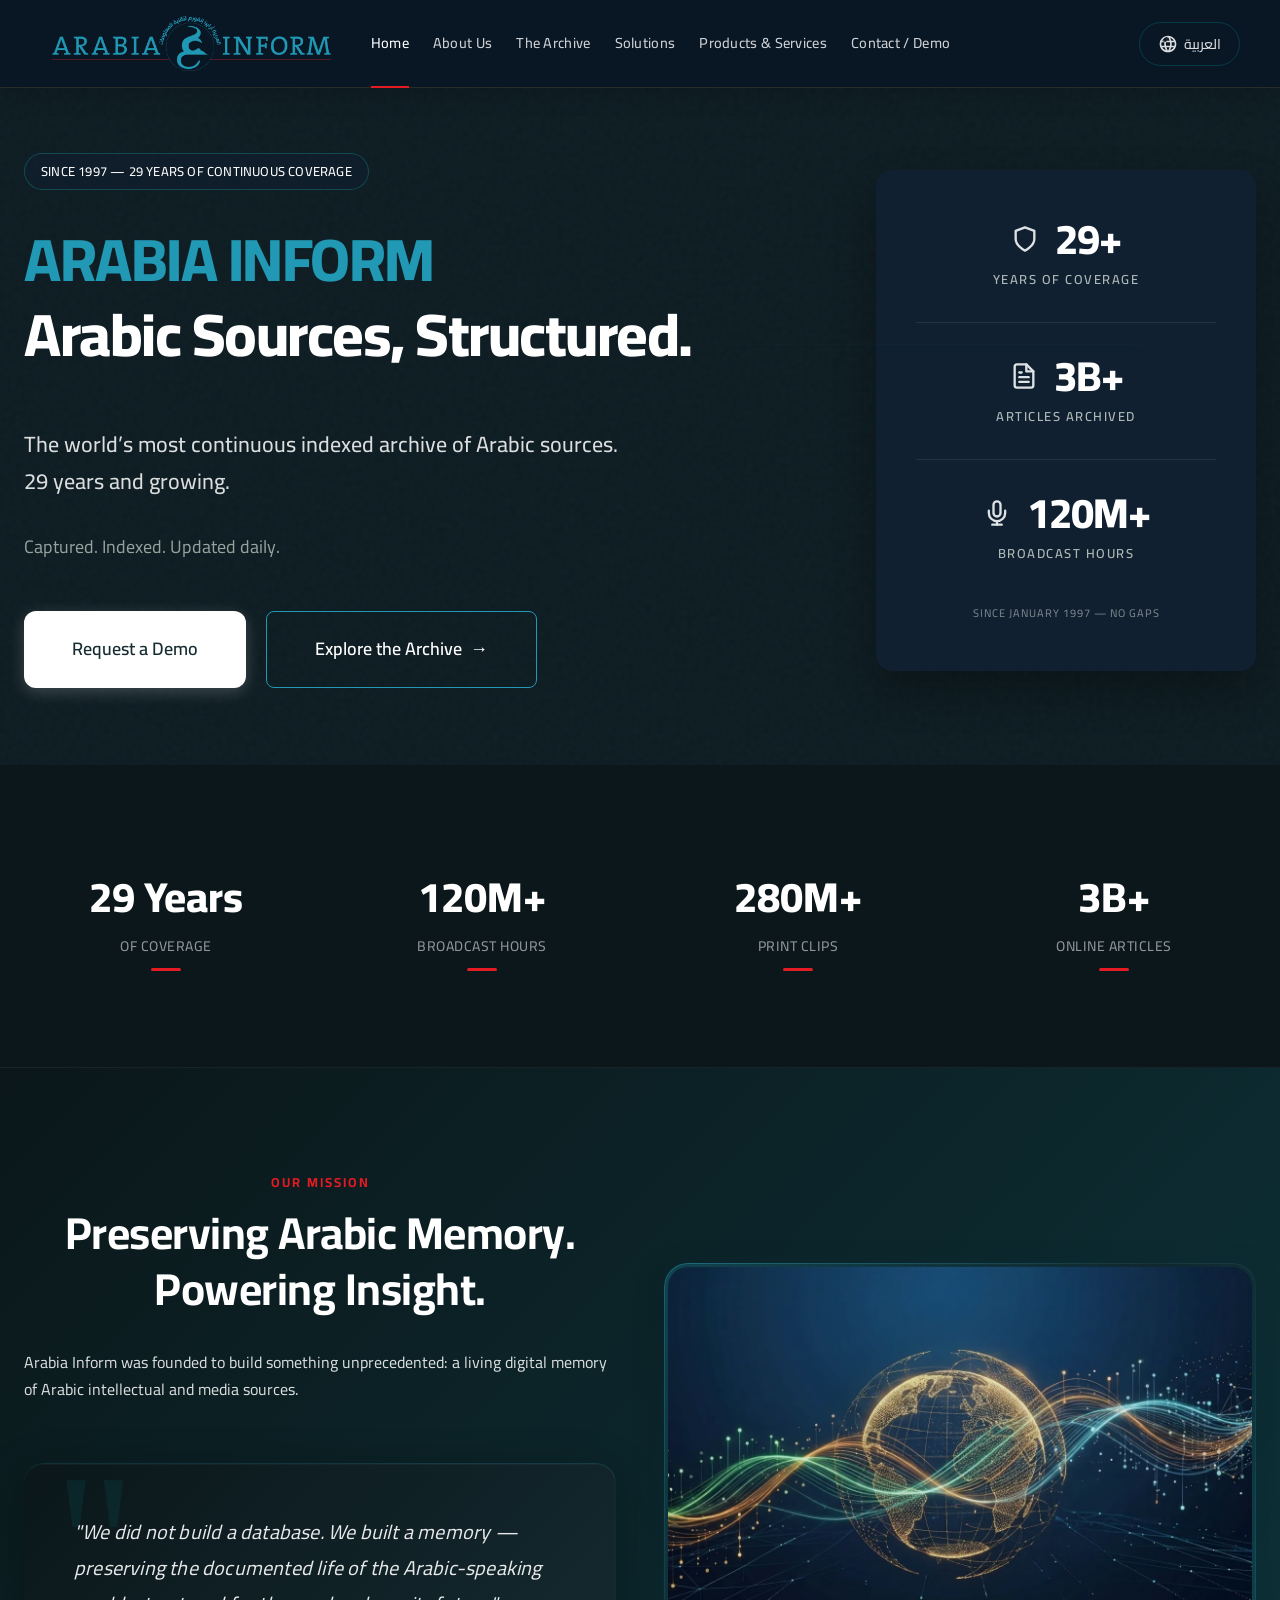
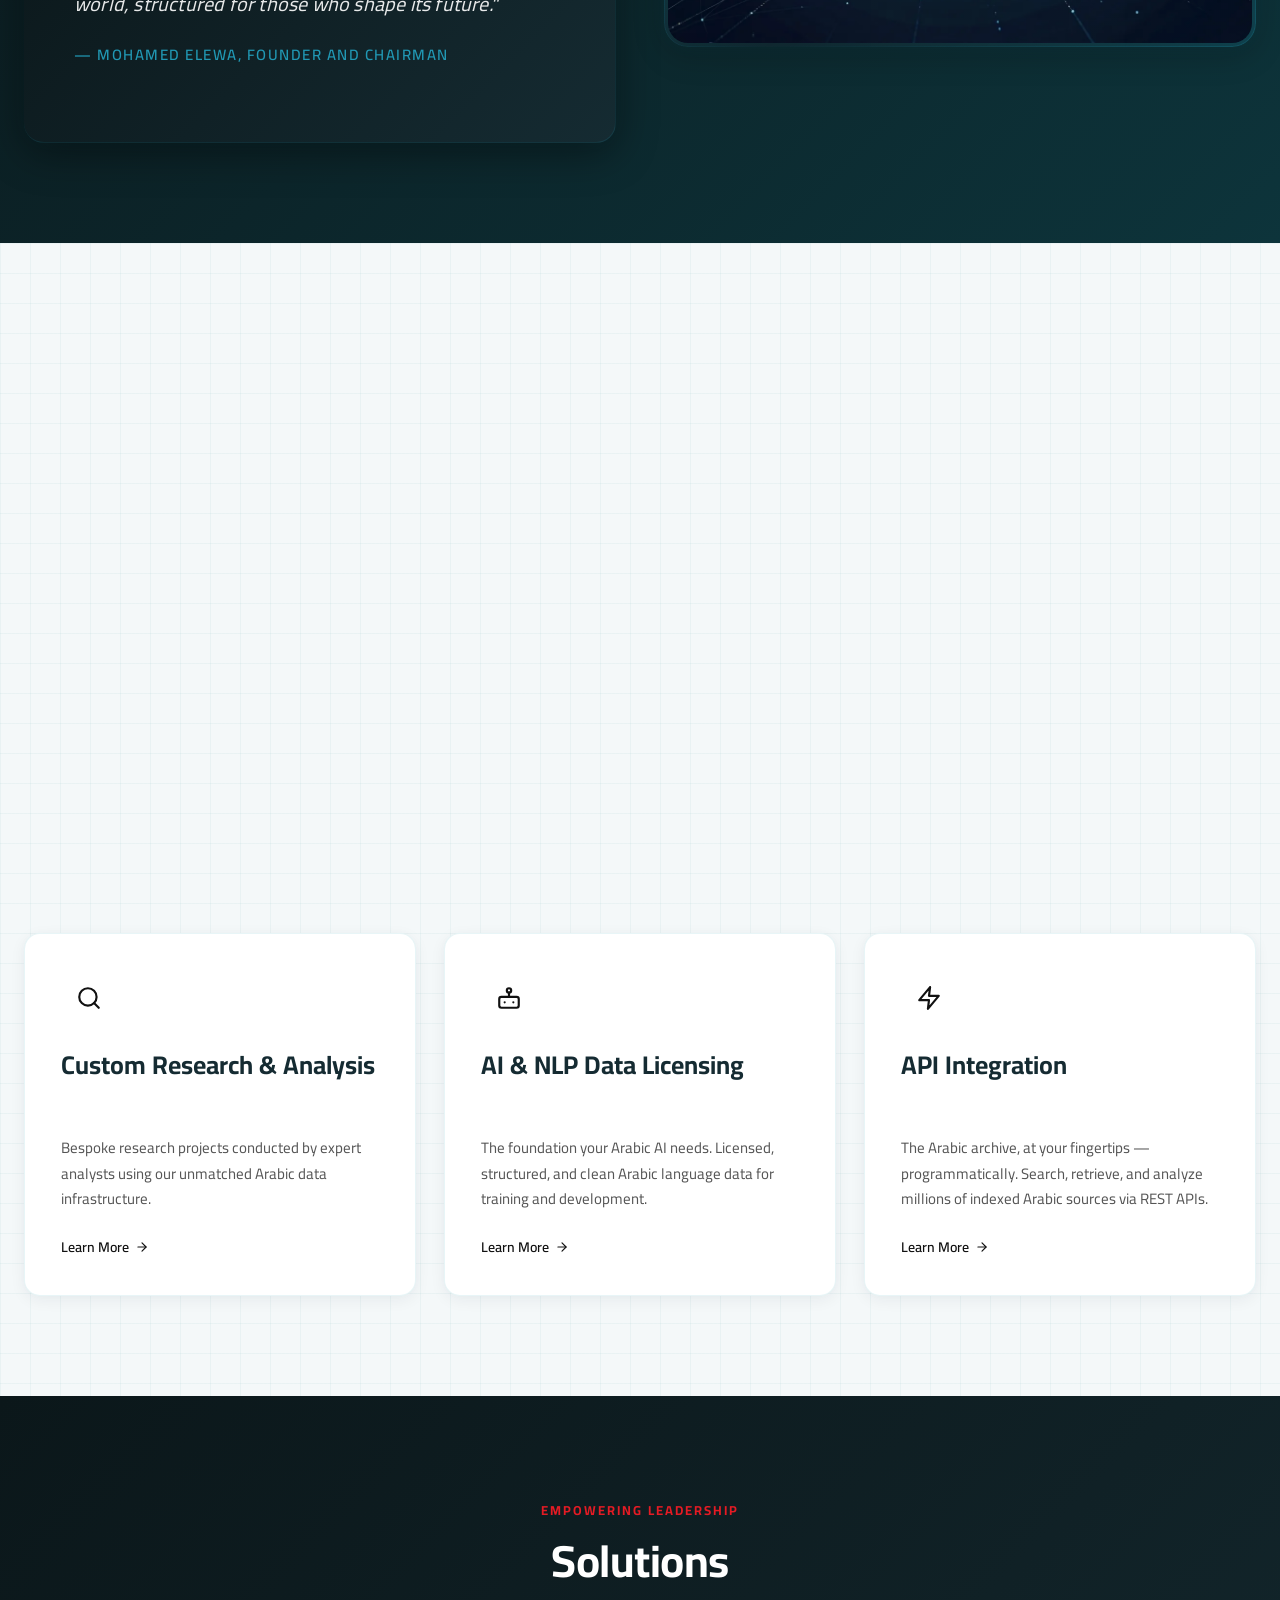
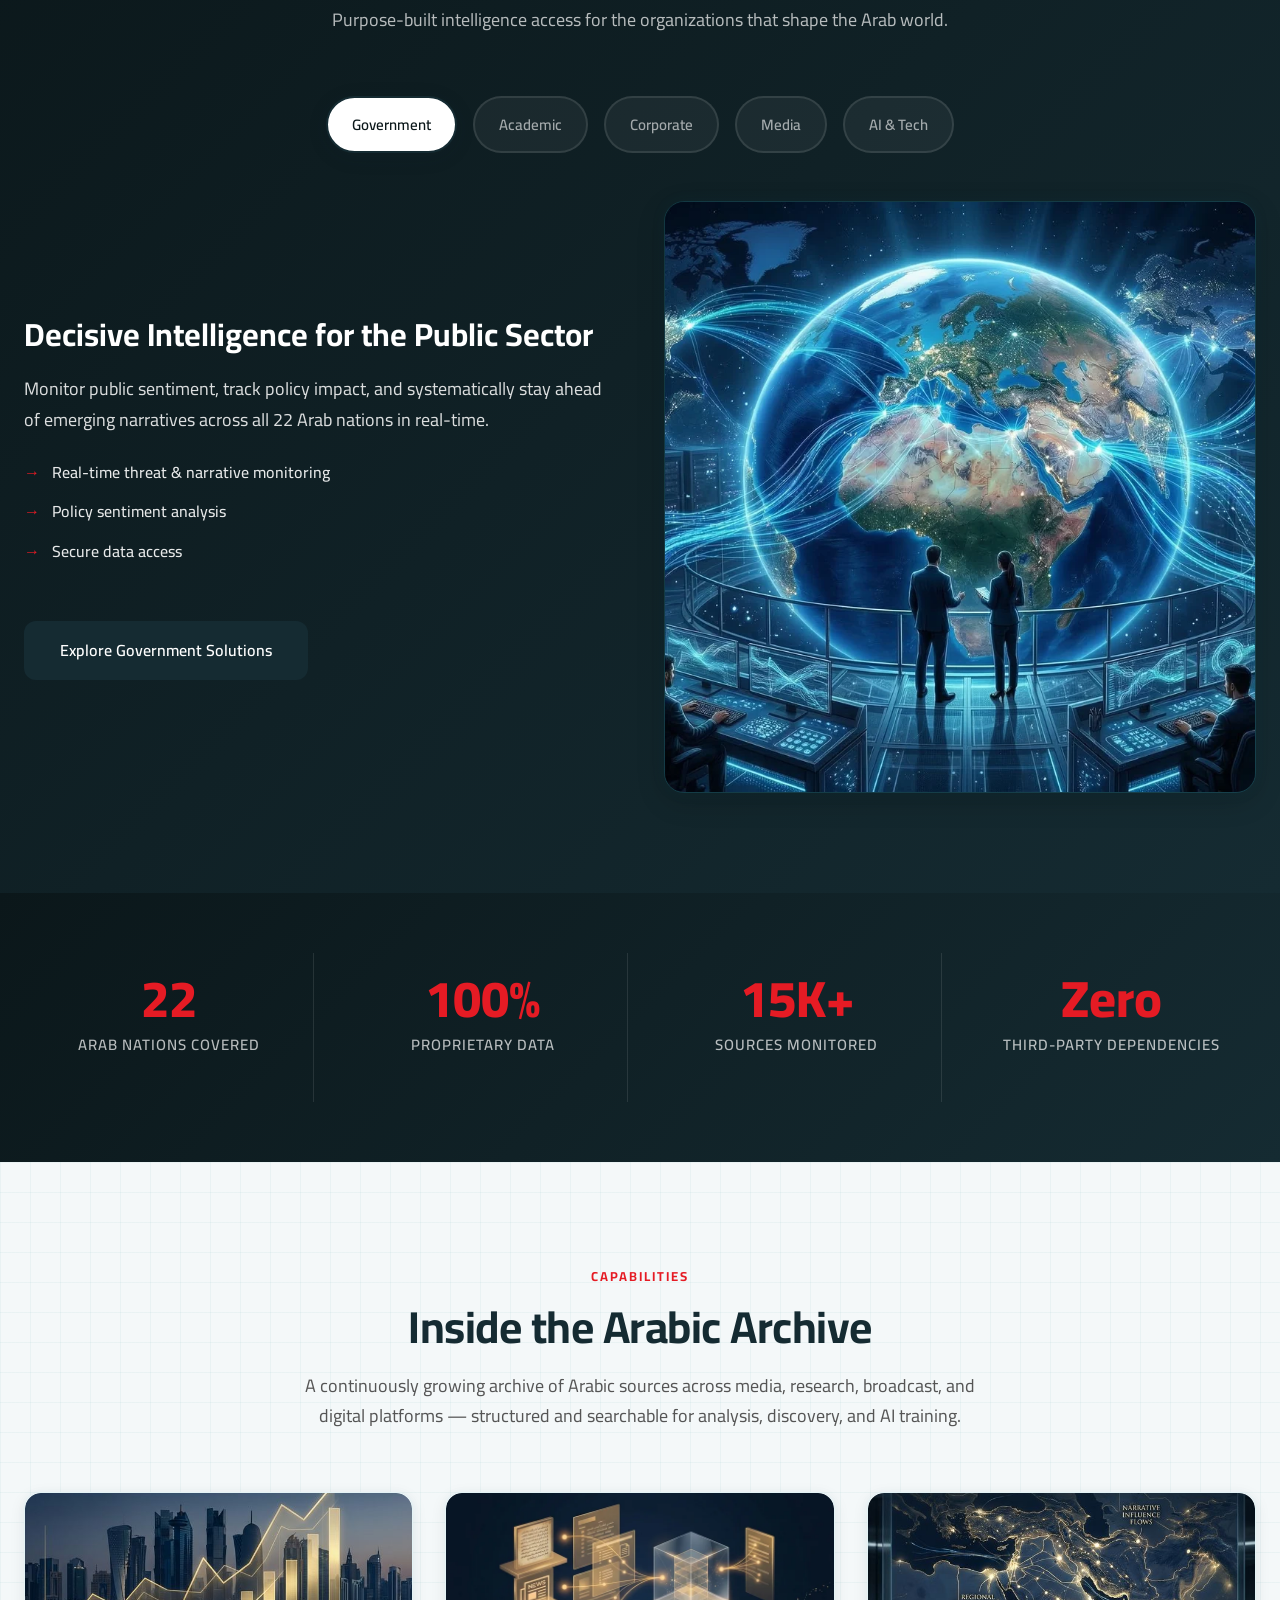
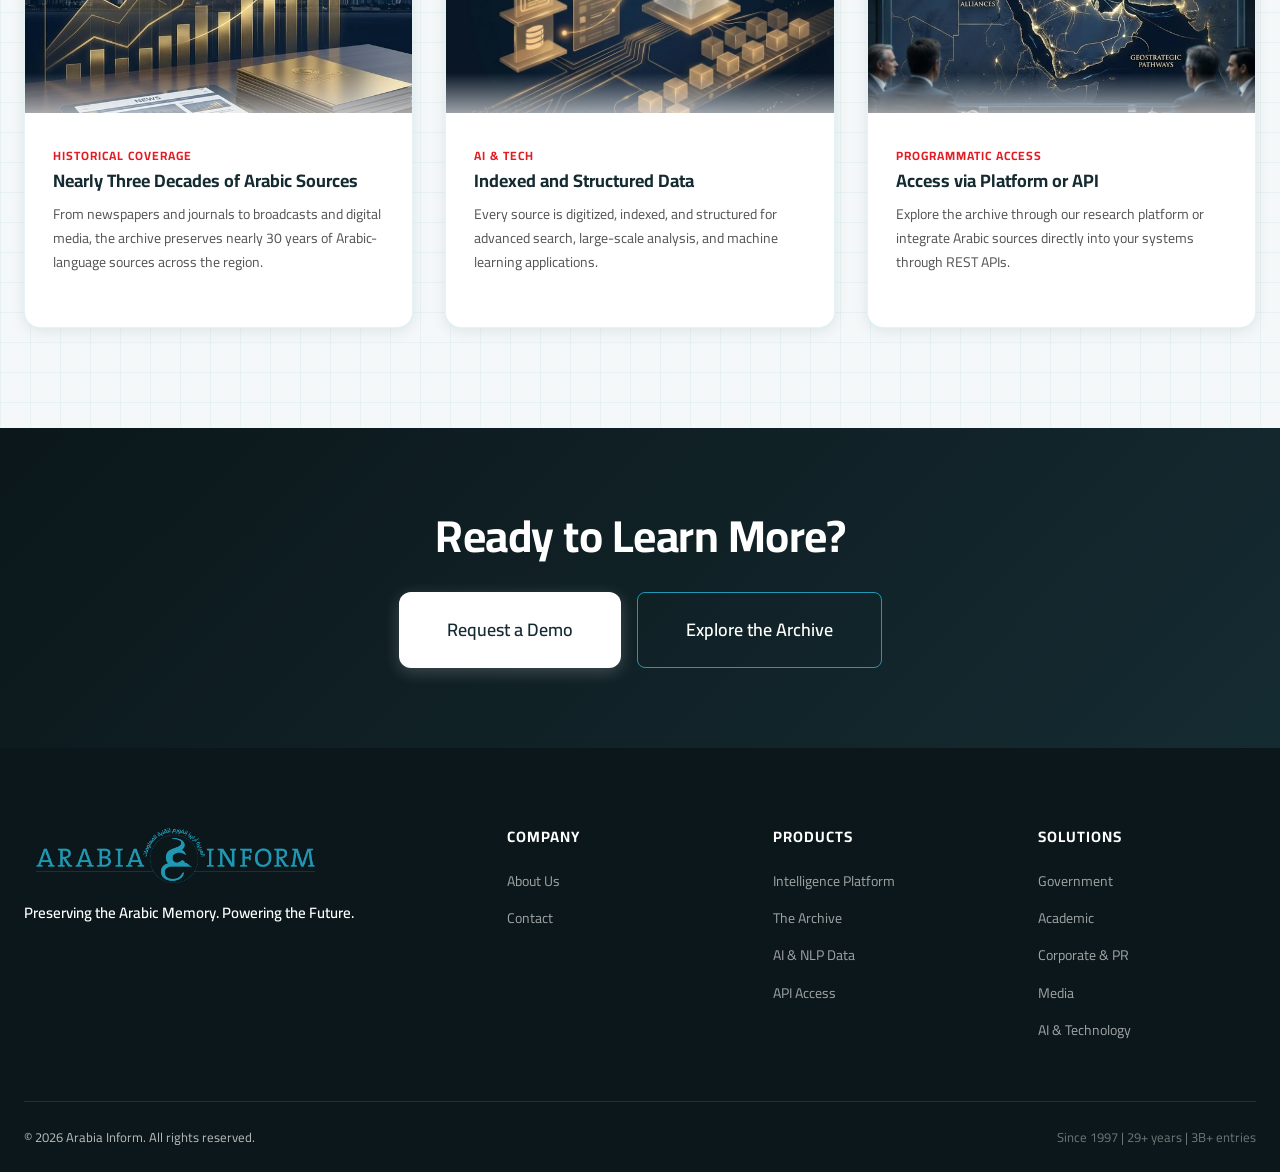
==== index.html @ c39bb71a "update versions manually" ====
<!DOCTYPE html>
<html lang="en" dir="ltr">

<head>
  <meta charset="UTF-8">
  <meta name="viewport" content="width=device-width, initial-scale=1.0">
  <title>Arabia Inform — The Arabic Memory Since 1997</title>
  <meta name="description" content="The world’s most continuous indexed archive of Arabic sources.">
  <link rel="stylesheet" href="css/styles.css?v=2.7">
  <script type="application/ld+json">
  {
    "@context": "https://schema.org",
    "@type": "Organization",
    "name": "Arabia Inform",
    "description": "The World's Most Comprehensive Archive of Arabic Media, Knowledge, and Intellectual Heritage",
    "foundingDate": "1997",
    "url": "https://arabiainform.com"
  }
  </script>

  <!-- Social Media & Open Graph Tags -->
  <meta property="og:type" content="website">
  <meta property="og:url" content="https://arabiainform.com/">
  <meta property="og:title" content="Arabia Inform — The Arabic Memory Since 1997">
  <meta property="og:description" content="The world’s most continuous indexed archive of Arabic sources.">
  <meta property="og:image" content="https://arabiainform.com/images/logo.png">
  
  <!-- Twitter -->
  <meta property="twitter:card" content="summary_large_image">
  <meta property="twitter:url" content="https://arabiainform.com/">
  <meta property="twitter:title" content="Arabia Inform — The Arabic Memory Since 1997">
  <meta property="twitter:description" content="The world’s most continuous indexed archive of Arabic sources.">
  <meta property="twitter:image" content="https://arabiainform.com/images/logo.png">

  <!-- Favicon -->
  <link rel="icon" type="image/png" href="images/favicon.png">
</head>

<body>
  <!-- Institutional Header -->
  <header class="header-wrapper" id="headerWrapper">
    <div class="container">
      <div class="nav-brand">
        <a href="index.html" class="nav-logo"><img src="images/logo.png" alt="Arabia Inform" height="50"></a>
      </div>
      <div class="nav-menu" id="navMenu">
        <a href="index.html" class="nav-link">Home</a>


        <a href="about.html" class="nav-link">About Us</a>


        <a href="archive.html" class="nav-link">The Archive</a>
        <a href="solutions.html" class="nav-link">Solutions</a>
        <a href="products.html" class="nav-link">Products & Services</a>
        <a href="contact.html" class="nav-link">Contact / Demo</a>
      </div>
      <div class="nav-actions">
        <button class="lang-toggle" onclick="switchLanguage('ar')" aria-label="العربية">
          <svg viewBox="0 0 24 24">
            <path
              d="M11.99 2C6.47 2 2 6.48 2 12s4.47 10 9.99 10C17.52 22 22 17.52 22 12S17.52 2 11.99 2zm6.93 6h-2.95c-.32-1.25-.78-2.45-1.38-3.56 1.84.63 3.37 1.91 4.33 3.56zM12 4.04c.83 1.2 1.48 2.53 1.91 3.96h-3.82c.43-1.43 1.08-2.76 1.91-3.96zM4.26 14C4.1 13.36 4 12.69 4 12s.1-1.36.26-2h3.38c-.08.66-.14 1.32-.14 2s.06 1.34.14 2H4.26zm.82 2h2.95c.32 1.25.78 2.45 1.38 3.56-1.84-.63-3.37-1.9-4.33-3.56zm2.95-8H5.08c1.39-2.39 3.8-4 6.54-4.59-.81 1.76-1.44 3.73-1.68 5.76H5.08zM12 19.96c-.83-1.2-1.48-2.53-1.91-3.96h3.82c-.43 1.43-1.08 2.76-1.91 3.96zM14.34 14H9.66c-.09-.66-.16-1.32-.16-2s.07-1.35.16-2h4.68c.09.65.16 1.32.16 2s-.07 1.34-.16 2zm.25 5.56c.6-1.11 1.06-2.31 1.38-3.56h2.95c-.96 1.65-2.49 2.93-4.33 3.56zM16.36 14c.08-.66.14-1.32.14-2s-.06-1.34-.14-2h3.38c.16.64.26 1.31.26 2s-.1 1.36-.26 2h-3.38z" />
          </svg>
          العربية
        </button>
        <button class="nav-hamburger" id="navHamburger"
          aria-label="Menu"><span></span><span></span><span></span></button>
      </div>
    </div>
  </header>

  <!-- Navigation -->

  <!-- Hero Section -->
  <section class="hero" id="hero">
    <div class="hero-bg-pattern"></div>
    <div class="hero-noise"></div>
    <div class="hero-glow hero-glow-1"></div>
    <div class="hero-glow hero-glow-2"></div>
    <div class="hero-flow-layer"></div>

    <div class="container hero-split-grid">
      <div class="hero-content">
        <div class="hero-badge">
          Since 1997 — 29 Years of Continuous Coverage
        </div>

        <h1>
          <span class="accent">ARABIA</span> <span class="accent">INFORM</span><br>
          <span class="hero-title-line2 text-white">Arabic Sources, Structured.</span>
        </h1>

        <p class="hero-subtitle">
          The world’s most continuous indexed archive of Arabic sources.<br>
          <span style="font-size: inherit; font-family: inherit;">29 years and growing.</span>
        </p>

        <p class="hero-body">
          Captured. Indexed. Updated daily.
        </p>

        <div class="hero-ctas">
          <a href="contact.html" class="btn btn-gold btn-lg">Request a Demo</a>
          <a href="archive.html" class="btn btn-outline-intellectual btn-lg icon-btn">Explore the Archive <span
              class="btn-arrow">&rarr;</span></a>
        </div>
      </div>

      <div class="hero-stats-card">
        <!-- 3. Years -->
        <div class="stat-item">
          <div class="stat-val-group">
            <svg class="stat-icon" xmlns="http://www.w3.org/2000/svg" viewBox="0 0 24 24" fill="none"
              stroke="currentColor" stroke-width="2" stroke-linecap="round" stroke-linejoin="round">
              <path d="M12 22s8-4 8-10V5l-8-3-8 3v7c0 6 8 10 8 10z"></path>
            </svg>
            <span class="stat-val" data-counter="29" data-suffix="+">0</span>
          </div>
          <span class="stat-lbl">Years of Coverage</span>
        </div>

        <div class="stat-divider"></div>

        <!-- 1. Articles -->
        <div class="stat-item">
          <div class="stat-val-group">
            <svg class="stat-icon" xmlns="http://www.w3.org/2000/svg" viewBox="0 0 24 24" fill="none"
              stroke="currentColor" stroke-width="2" stroke-linecap="round" stroke-linejoin="round">
              <path d="M14 2H6a2 2 0 0 0-2 2v16a2 2 0 0 0 2 2h12a2 2 0 0 0 2-2V8z"></path>
              <polyline points="14 2 14 8 20 8"></polyline>
              <line x1="16" y1="13" x2="8" y2="13"></line>
              <line x1="16" y1="17" x2="8" y2="17"></line>
              <polyline points="10 9 9 9 8 9"></polyline>
            </svg>
            <span class="stat-val" data-counter="3" data-suffix="B+">0</span>
          </div>
          <span class="stat-lbl">Articles Archived</span>
        </div>

        <div class="stat-divider"></div>

        <!-- 2. Broadcasts -->
        <div class="stat-item">
          <div class="stat-val-group">
            <svg class="stat-icon" xmlns="http://www.w3.org/2000/svg" viewBox="0 0 24 24" fill="none"
              stroke="currentColor" stroke-width="2" stroke-linecap="round" stroke-linejoin="round">
              <path d="M12 2a3 3 0 0 0-3 3v7a3 3 0 0 0 6 0V5a3 3 0 0 0-3-3z"></path>
              <path d="M19 10v2a7 7 0 0 1-14 0v-2"></path>
              <line x1="12" y1="19" x2="12" y2="22"></line>
              <line x1="8" y1="22" x2="16" y2="22"></line>
            </svg>
            <span class="stat-val" data-counter="120" data-suffix="M+">0</span>
          </div>
          <span class="stat-lbl">Broadcast Hours</span>
        </div>

        <div class="stat-footer">
          Since January 1997 — No Gaps
        </div>
      </div>
    </div>
  </section>

  <!-- Live Counter Strip -->
  <section class="counter-strip" id="counters">
    <div class="container">
      <div class="counter-grid">
        <div class="counter-item reveal">
          <span class="counter-number" data-counter="29" data-suffix=" Years">0</span>
          <span class="counter-label">of Coverage</span>
          <div class="counter-divider"></div>
        </div>
        <div class="counter-item reveal">
          <span class="counter-number" data-counter="120" data-suffix="M+">0</span>
          <span class="counter-label">Broadcast Hours</span>
          <div class="counter-divider"></div>
        </div>
        <div class="counter-item reveal">
          <span class="counter-number" data-counter="280" data-suffix="M+">0</span>
          <span class="counter-label">Print Clips</span>
          <div class="counter-divider"></div>
        </div>
        <div class="counter-item reveal">
          <span class="counter-number" data-counter="3" data-suffix="B+">0</span>
          <span class="counter-label">Online Articles</span>
          <div class="counter-divider"></div>
        </div>
      </div>
    </div>
  </section>

  <!-- Mission Section -->
  <section class="section mission-section" id="mission">
    <div class="container">
      <div class="grid-12 gap-6 align-center">
        <!-- Text Column -->
        <div class="mission-content" style="grid-column: span 6">
          <div class="section-header align-left reveal">
            <span class="section-label text-gold">Our Mission</span>
            <h2 class="mb-3">Preserving Arabic Memory.<br>Powering Insight.</h2>
            <p class="lead mb-4">
            <div style="text-align: left;">Arabia Inform was founded to build something unprecedented: a living digital
              memory of Arabic intellectual and media sources.</div>
            </p>
          </div>

          <div class="quote-block reveal mt-4">
            <p class="quote-text">"We did not build a database. We built a memory — preserving the documented life of
              the Arabic-speaking world, structured for those who shape its future."</p>
            <p class="quote-author">— mohamed elewa, founder and chairman</p>
          </div>
        </div>

        <!-- Visual Column -->
        <div class="mission-visual" style="grid-column: span 6">
          <div class="abstract-map reveal">
            <div class="map-dots"></div>
            <div class="map-connection"></div>
            <!-- Placeholder for map/flow image -->
            <img src="images/mission_globe_final.webp" alt="Data flow visualization"
              style="border-radius: var(--radius-lg); box-shadow: var(--shadow-xl); opacity: 0.9;">
          </div>
        </div>
      </div>
    </div>
  </section>

  <!-- Service Overview -->
  <section class="section section-light" id="services">
    <div class="container">
      <div class="section-header reveal">
        <span class="section-label">What We Offer</span>
        <h2>Products & Services</h2>
        <p>Comprehensive solutions for media intelligence, academic research, and Arabic data access.</p>
      </div>

      <div class="services-grid">
        <div class="service-card reveal">
          <div class="service-icon"><svg xmlns="http://www.w3.org/2000/svg" width="1em" height="1em" viewBox="0 0 24 24"
              fill="none" stroke="currentColor" stroke-width="2" stroke-linecap="round" stroke-linejoin="round">
              <line x1="18" y1="20" x2="18" y2="10"></line>
              <line x1="12" y1="20" x2="12" y2="4"></line>
              <line x1="6" y1="20" x2="6" y2="14"></line>
            </svg></div>
          <h4>Media Intelligence Platform</h4>
          <p>Real-time monitoring, indexing, and reporting across all Arabic media channels. Your command center for
            media intelligence.</p>
          <a href="products.html#platform" class="card-link">Learn More
            <svg xmlns="http://www.w3.org/2000/svg" width="1em" height="1em" viewBox="0 0 24 24" fill="none"
              stroke="currentColor" stroke-width="2" stroke-linecap="round" stroke-linejoin="round">
              <line x1="5" y1="12" x2="19" y2="12"></line>
              <polyline points="12 5 19 12 12 19"></polyline>
            </svg>
          </a>

        </div>
        <div class="service-card reveal">
          <div class="service-icon"><svg xmlns="http://www.w3.org/2000/svg" width="1em" height="1em" viewBox="0 0 24 24"
              fill="none" stroke="currentColor" stroke-width="2" stroke-linecap="round" stroke-linejoin="round">
              <polygon points="12 2 2 7 22 7 12 2"></polygon>
              <polyline points="2 17 2 22 22 22 22 17"></polyline>
              <line x1="6" y1="12" x2="6" y2="17"></line>
              <line x1="10" y1="12" x2="10" y2="17"></line>
              <line x1="14" y1="12" x2="14" y2="17"></line>
              <line x1="18" y1="12" x2="18" y2="17"></line>
            </svg></div>
          <h4>Historical Archive Access</h4>
          <p>29 years of Arabic media history, fully searchable. The most complete record of Arabic publishing and
            broadcasting ever assembled.</p>
          <a href="products.html#archive-access" class="card-link">Learn More
            <svg xmlns="http://www.w3.org/2000/svg" width="1em" height="1em" viewBox="0 0 24 24" fill="none"
              stroke="currentColor" stroke-width="2" stroke-linecap="round" stroke-linejoin="round">
              <line x1="5" y1="12" x2="19" y2="12"></line>
              <polyline points="12 5 19 12 12 19"></polyline>
            </svg>
          </a>

        </div>
        <div class="service-card reveal">
          <div class="service-icon"><svg xmlns="http://www.w3.org/2000/svg" width="1em" height="1em" viewBox="0 0 24 24"
              fill="none" stroke="currentColor" stroke-width="2" stroke-linecap="round" stroke-linejoin="round">
              <path d="M22 10v6M2 10l10-5 10 5-10 5z" />
              <path d="M6 12v5c3 3 9 3 12 0v-5" />
            </svg></div>
          <h4>Academic Research Database</h4>
          <p>1.7 million research papers, 500K+ dissertations, and 100K academic books — the largest Arabic academic
            repository.</p>
          <a href="solutions.html#academic" class="card-link">Learn More
            <svg xmlns="http://www.w3.org/2000/svg" width="1em" height="1em" viewBox="0 0 24 24" fill="none"
              stroke="currentColor" stroke-width="2" stroke-linecap="round" stroke-linejoin="round">
              <line x1="5" y1="12" x2="19" y2="12"></line>
              <polyline points="12 5 19 12 12 19"></polyline>
            </svg>
          </a>

        </div>
        <div class="service-card reveal">
          <div class="service-icon"><svg xmlns="http://www.w3.org/2000/svg" width="1em" height="1em" viewBox="0 0 24 24"
              fill="none" stroke="currentColor" stroke-width="2" stroke-linecap="round" stroke-linejoin="round">
              <circle cx="11" cy="11" r="8"></circle>
              <line x1="21" y1="21" x2="16.65" y2="16.65"></line>
            </svg></div>
          <h4>Custom Research & Analysis</h4>
          <p>Bespoke research projects conducted by expert analysts using our unmatched Arabic data infrastructure.</p>
          <a href="products.html#custom" class="card-link">Learn More
            <svg xmlns="http://www.w3.org/2000/svg" width="1em" height="1em" viewBox="0 0 24 24" fill="none"
              stroke="currentColor" stroke-width="2" stroke-linecap="round" stroke-linejoin="round">
              <line x1="5" y1="12" x2="19" y2="12"></line>
              <polyline points="12 5 19 12 12 19"></polyline>
            </svg>
          </a>

        </div>
        <div class="service-card reveal">
          <div class="service-icon"><svg xmlns="http://www.w3.org/2000/svg" width="1em" height="1em" viewBox="0 0 24 24"
              fill="none" stroke="currentColor" stroke-width="2" stroke-linecap="round" stroke-linejoin="round">
              <rect x="3" y="11" width="18" height="10" rx="2"></rect>
              <circle cx="12" cy="5" r="2"></circle>
              <path d="M12 7v4"></path>
              <line x1="8" y1="16" x2="8" y2="16"></line>
              <line x1="16" y1="16" x2="16" y2="16"></line>
            </svg></div>
          <h4>AI & NLP Data Licensing</h4>
          <p>The foundation your Arabic AI needs. Licensed, structured, and clean Arabic language data for training and
            development.</p>
          <a href="products.html#ai" class="card-link">Learn More
            <svg xmlns="http://www.w3.org/2000/svg" width="1em" height="1em" viewBox="0 0 24 24" fill="none"
              stroke="currentColor" stroke-width="2" stroke-linecap="round" stroke-linejoin="round">
              <line x1="5" y1="12" x2="19" y2="12"></line>
              <polyline points="12 5 19 12 12 19"></polyline>
            </svg>
          </a>

        </div>
        <div class="service-card reveal">
          <div class="service-icon"><svg xmlns="http://www.w3.org/2000/svg" width="1em" height="1em" viewBox="0 0 24 24"
              fill="none" stroke="currentColor" stroke-width="2" stroke-linecap="round" stroke-linejoin="round">
              <polyline points="13 2 3 14 12 14 11 22 21 10 12 10 13 2"></polyline>
            </svg></div>
          <h4>API Integration</h4>
          <p>The Arabic archive, at your fingertips — programmatically.&nbsp;Search, retrieve, and analyze millions of
            indexed Arabic sources via REST APIs.</p>
          <a href="products.html#api" class="card-link">Learn More
            <svg xmlns="http://www.w3.org/2000/svg" width="1em" height="1em" viewBox="0 0 24 24" fill="none"
              stroke="currentColor" stroke-width="2" stroke-linecap="round" stroke-linejoin="round">
              <line x1="5" y1="12" x2="19" y2="12"></line>
              <polyline points="12 5 19 12 12 19"></polyline>
            </svg>
          </a>

        </div>
      </div>
    </div>
  </section>

  <!-- Solutions Section -->
  <section class="section section-dark" id="audience">
    <div class="container">
      <div class="section-header reveal">
        <span class="section-label">Empowering Leadership</span>
        <h2>Solutions</h2>
        <p>Purpose-built intelligence access for the organizations that shape the Arab world.</p>
      </div>

      <div class="tabs-wrapper reveal">
        <!-- Tab Navigation -->
        <div class="tabs-header">
          <button class="tab-btn active" data-tab="tab-gov">Government</button>
          <button class="tab-btn" data-tab="tab-acad">Academic</button>
          <button class="tab-btn" data-tab="tab-corp">Corporate</button>
          <button class="tab-btn" data-tab="tab-media">Media</button>
          <button class="tab-btn" data-tab="tab-ai">AI & Tech</button>
        </div>

        <!-- Tab Content Panels -->
        <div class="tabs-body">
          <div class="tab-panel active" id="tab-gov">
            <div class="grid-12 gap-6 align-center">
              <div style="grid-column: span 6" class="panel-content">
                <h3>Decisive Intelligence for the Public Sector</h3>
                <p>Monitor public sentiment, track policy impact, and systematically stay ahead of emerging narratives
                  across all 22 Arab nations in real-time.</p>
                <ul class="panel-list">
                  <li>Real-time threat & narrative monitoring</li>
                  <li>Policy sentiment analysis</li>
                  <li>Secure data access</li>
                </ul>
                <a href="solutions.html#government" class="btn btn-navy mt-3">Explore Government Solutions</a>
              </div>
              <div style="grid-column: span 6">
                <img src="images/solution_gov_new.webp" alt="Government Solutions" class="img-fluid rounded shadow-lg">
              </div>
            </div>
          </div>

          <div class="tab-panel" id="tab-acad">
            <div class="grid-12 gap-6 align-center">
              <div style="grid-column: span 6" class="panel-content">
                <h3>The Definitive Resource for Arabic Research</h3>
                <p>Unrestricted access to the largest organized repository of Arabic academic papers, historical news
                  clips, and broadcast transcripts.</p>
                <a href="solutions.html#academic" class="btn btn-navy mt-3">Explore Academic Solutions</a>
              </div>
              <div style="grid-column: span 6">
                <img src="images/solution_academic_1772228361697.png" alt="Academic Solutions"
                  class="img-fluid rounded shadow-lg">
              </div>
            </div>
          </div>

          <div class="tab-panel" id="tab-corp">
            <div class="grid-12 gap-6 align-center">
              <div style="grid-column: span 6" class="panel-content">
                <h3>Market Intelligence & Brand Protection</h3>
                <p>Track competitors, measure campaign ROI, and manage crisis communications across print, digital, and
                  broadcast media.</p>
                <a href="solutions.html#corporate" class="btn btn-navy mt-3">Explore Corporate Solutions</a>
              </div>
              <div style="grid-column: span 6">
                <img src="images/solution_corp_1772228375068.png" alt="Corporate Solutions"
                  class="img-fluid rounded shadow-lg">
              </div>
            </div>
          </div>

          <div class="tab-panel" id="tab-media">
            <div class="grid-12 gap-6 align-center">
              <div style="grid-column: span 6" class="panel-content">
                <h3>Archival & Production Support</h3>
                <p>Enrich your programming with 29 years of meticulously cataloged historical footage, print archives,
                  and research backing.</p>
                <a href="solutions.html#media" class="btn btn-navy mt-3">Explore Media Solutions</a>
              </div>
              <div style="grid-column: span 6">
                <img src="images/solution_media_1772228388835.png" alt="Media Solutions"
                  class="img-fluid rounded shadow-lg">
              </div>
            </div>
          </div>

          <div class="tab-panel" id="tab-ai">
            <div class="grid-12 gap-6 align-center">
              <div style="grid-column: span 6" class="panel-content">
                <h3>Training Data for Arabic LLMs</h3>
                <p>The cleanest, most structured, and legally licensed dataset of the Arabic language available for
                  training advanced AI models.</p>
                <a href="solutions.html#ai" class="btn btn-navy mt-3">Explore AI Solutions</a>
              </div>
              <div style="grid-column: span 6">
                <img src="images/solution_ai_1772228403316.png" alt="AI Solutions" class="img-fluid rounded shadow-lg">
              </div>
            </div>
          </div>
        </div>
      </div>
    </div>
  </section>

  <!-- Impact Strip -->
  <section class="section section-dark impact-strip" id="impact">
    <div class="container reveal">
      <div class="grid-12">
        <div style="grid-column: span 3;">
          <h3 class="impact-number">22</h3>
          <p class="impact-label">Arab Nations Covered</p>
        </div>
        <div style="grid-column: span 3;">
          <h3 class="impact-number">100%</h3>
          <p class="impact-label">Proprietary Data</p>
        </div>
        <div style="grid-column: span 3;">
          <h3 class="impact-number">15K+</h3>
          <p class="impact-label">Sources Monitored</p>
        </div>
        <div style="grid-column: span 3;">
          <h3 class="impact-number">Zero</h3>
          <p class="impact-label">Third-Party Dependencies</p>
        </div>
      </div>
    </div>
  </section>

  <!-- Insights Preview -->
  <section class="section section-light" id="insights">
    <div class="container">
      <div class="section-header reveal">
        <span class="section-label">CAPABILITIES</span>
        <h2>Inside the Arabic Archive</h2>
        <p>A continuously growing archive of Arabic sources across media, research, broadcast, and digital platforms —
          structured and searchable for analysis, discovery, and AI training.</p>
      </div>
      <div class="grid-12 gap-4">
        <!-- Blog Card 1 -->
        <div class="blog-card reveal" style="grid-column: span 4;">
          <div class="blog-image-wrapper">
            <img src="images/insight_media_trends_1772058352350.png" alt="Insight image">
          </div>
          <div class="blog-card-body">
            <span class="blog-card-category text-crimson fw-bold text-uppercase">HISTORICAL COVERAGE</span>
            <h4>Nearly Three Decades of Arabic Sources</h4>
            <p>From newspapers and journals to broadcasts and digital media, the archive preserves nearly 30 years of
              Arabic-language sources across the region.</p>
          </div>
        </div>
        <!-- Blog Card 2 -->
        <div class="blog-card reveal" style="grid-column: span 4; transition-delay: 0.1s;">
          <div class="blog-image-wrapper">
            <img src="images/capability_ai_tech.webp" alt="Insight image">
          </div>
          <div class="blog-card-body">
            <span class="blog-card-category text-crimson fw-bold text-uppercase">AI & TECH</span>
            <h4>Indexed and Structured Data</h4>
            <p>Every source is digitized, indexed, and structured for advanced search, large-scale analysis, and machine
              learning applications.</p>
          </div>
        </div>
        <!-- Blog Card 3 -->
        <div class="blog-card reveal" style="grid-column: span 4; transition-delay: 0.2s;">
          <div class="blog-image-wrapper">
            <img src="images/insight_geopolitics_1772058505578.png" alt="Insight image">
          </div>
          <div class="blog-card-body">
            <span class="blog-card-category text-crimson fw-bold text-uppercase">PROGRAMMATIC ACCESS</span>
            <h4>Access via Platform or API</h4>
            <p>Explore the archive through our research platform or integrate Arabic sources directly into your systems
              through REST APIs.</p>
          </div>
        </div>
      </div>
    </div>
  </section>

  <!-- CTA Band -->
  <section class="cta-band" id="cta">
    <div class="container reveal">
      <h2>Ready to Learn More?</h2>
      <div class="cta-buttons">
        <a href="contact.html" class="btn btn-gold btn-lg">Request a Demo</a>
        <a href="archive.html" class="btn btn-outline btn-lg">Explore the Archive</a>
      </div>
    </div>
  </section>

  <!-- Footer -->
  <footer class="footer">
    <div class="container">
      <div class="footer-grid">
        <div class="footer-brand">
          <a href="index.html" class="nav-logo"><img src="images/logo.png" alt="Arabia Inform" height="50"></a>
          <p class="footer-brand-line">Preserving the Arabic Memory. Powering the Future.</p>
        </div>
                                        <div>
                    <h4 class="footer-title">Company</h4>
                    <ul class="footer-links">
                        <li><a href="about.html">About Us</a></li>
                        <!-- <li><a href="impact.html">Impact</a></li> -->
                        <li><a href="contact.html">Contact</a></li>
                    </ul>
                </div>
                <div>
                    <h4 class="footer-title">Products</h4>
                    <ul class="footer-links">
                        <li><a href="products.html#platform">Intelligence Platform</a></li>
                        <li><a href="archive.html">The Archive</a></li>
                        <li><a href="products.html#ai">AI & NLP Data</a></li>
                        <li><a href="products.html#api">API Access</a></li>
                    </ul>
                </div>
                <div>
          <h4 class="footer-title">Solutions</h4>
          <ul class="footer-links">
            <li><a href="solutions.html#government">Government</a></li>
            <li><a href="solutions.html#academic">Academic</a></li>
            <li><a href="solutions.html#corporate">Corporate & PR</a></li>
            <li><a href="solutions.html#media">Media</a></li>
            <li><a href="solutions.html#ai">AI & Technology</a></li>
          </ul>
        </div>
      </div>
      <div class="footer-bottom">
        <span>&copy; 2026 Arabia Inform. All rights reserved.</span>
        <div class="footer-stats">
          <span>Since 1997 | 29+ years | 3B+ entries</span>
        </div>
      </div>
    </div>
  </footer>

  <script src="js/main.js?v=1.7"></script>
</body>

</html>
---- css/styles.css ----
/* ============================================
   ARABIA INFORM — Design System & Styles
   ============================================ */

@import url('https://fonts.googleapis.com/css2?family=Cairo:wght@400;600;700;800&family=Inter:wght@300;400;500;600;700;800;900&family=Noto+Naskh+Arabic:wght@400;500;600;700&display=swap');

/* --- CSS Custom Properties --- */
:root {
  --navy: #152B32;
  --navy-dark: #0B171A;
  --navy-light: #254550;
  --gold: #E51B24;
  --gold-light: #F24C53;
  --gold-dark: #C4141D;
  --teal: #2198B4;
  --primary-teal: #2198B4;

  /* Deep Heritage Colors */
  --deep-navy: #0D1C22;
  --intellectual-blue: #2198B4;
  --light-blue: #E8F0F7;
  --data-crimson: #E51B24;
  --digital-gold: #E51B24;
  --parchment-white: #F4F8F9;

  --white: #FFFFFF;
  --dark-gray: #111111;
  --medium-gray: #555555;
  --light-gray: #F4F8F9;
  --border-color: rgba(229, 27, 36, 0.15);

  /* Spacing Grid (8pt system) */
  --space-1: 8px;
  --space-2: 16px;
  --space-3: 24px;
  --space-4: 32px;
  --space-5: 40px;
  --space-6: 48px;
  --space-8: 64px;
  --space-10: 80px;
  --space-12: 96px;

  --font-en: 'Cairo', sans-serif;
  --font-ar: 'Cairo', sans-serif;

  --shadow-sm: 0 2px 8px rgba(13, 34, 51, 0.08);
  --shadow-md: 0 4px 20px rgba(13, 34, 51, 0.12);
  --shadow-lg: 0 8px 40px rgba(13, 34, 51, 0.16);
  --shadow-xl: 0 16px 60px rgba(13, 34, 51, 0.20);
  --shadow-glass: 0 12px 32px rgba(0, 0, 0, 0.15);

  --radius-sm: 6px;
  --radius-md: 12px;
  --radius-lg: 20px;
  --radius-xl: 30px;

  --transition: 0.3s cubic-bezier(0.4, 0, 0.2, 1);
  --max-width: 1280px;
}

/* --- Reset & Base --- */
*,
*::before,
*::after {
  box-sizing: border-box;
  margin: 0;
  padding: 0;
}

html {
  scroll-behavior: smooth;
  font-size: 16px;
}

body {
  font-family: var(--font-en);
  color: var(--dark-gray);
  background: var(--white);
  line-height: 1.7;
  -webkit-font-smoothing: antialiased;
  overflow-x: hidden;
}

.rtl body {
  font-family: var(--font-ar);
  direction: rtl;
}

.font-cairo {
  font-family: 'Cairo', sans-serif !important;
}

.rtl {
  direction: rtl;
  text-align: right;
}

img {
  max-width: 100%;
  height: auto;
  display: block;
}

a {
  text-decoration: none;
  color: inherit;
  transition: var(--transition);
}

ul,
ol {
  list-style: none;
}

.container {
  max-width: var(--max-width);
  margin: 0 auto;
  padding: 0 24px;
}

/* --- Typography --- */
h1,
h2,
h3,
h4,
h5,
h6 {
  font-family: inherit;
  line-height: 1.25;
  font-weight: 700;
  color: var(--navy);
  margin-top: 0;
  margin-bottom: var(--space-2);
}

h1 {
  font-size: clamp(40px, 5vw, 64px);
  letter-spacing: -1.2px;
}

h2 {
  font-size: clamp(32px, 3.5vw, 48px);
  letter-spacing: -0.5px;
}

h3 {
  font-size: clamp(24px, 2.5vw, 36px);
}

h4 {
  font-size: clamp(20px, 2vw, 28px);
}

h5 {
  font-size: 20px;
}

h6 {
  font-size: 18px;
}

p {
  font-family: inherit;
  font-size: 18px;
  color: var(--medium-gray);
  line-height: 1.7;
  margin-top: 0;
  margin-bottom: var(--space-3);
}

.lead {
  font-size: 22px;
  line-height: 1.6;
  color: var(--navy-light);
  font-weight: 500;
}

/* --- Layout Utility Classes --- */
.grid-12 {
  display: grid;
  grid-template-columns: repeat(12, 1fr);
  gap: var(--space-3);
}

.gap-1 {
  gap: var(--space-1) !important;
}

.gap-2 {
  gap: var(--space-2) !important;
}

.gap-3 {
  gap: var(--space-3) !important;
}

.gap-4 {
  gap: var(--space-4) !important;
}

.gap-6 {
  gap: var(--space-6) !important;
}

.mb-1 {
  margin-bottom: var(--space-1) !important;
}

.mb-2 {
  margin-bottom: var(--space-2) !important;
}

.mb-3 {
  margin-bottom: var(--space-3) !important;
}

.mb-4 {
  margin-bottom: var(--space-4) !important;
}

.mb-6 {
  margin-bottom: var(--space-6) !important;
}

.mb-8 {
  margin-bottom: var(--space-8) !important;
}

.mt-1 {
  margin-top: var(--space-1) !important;
}

.mt-2 {
  margin-top: var(--space-2) !important;
}

.mt-3 {
  margin-top: var(--space-3) !important;
}

.mt-4 {
  margin-top: var(--space-4) !important;
}

.mt-6 {
  margin-top: var(--space-6) !important;
}

.mt-8 {
  margin-top: var(--space-8) !important;
}

/* Text Utilities */
.text-white {
  color: var(--white) !important;
}

.text-gold {
  color: var(--gold) !important;
}

.text-navy {
  color: var(--navy) !important;
}

.text-intellectual {
  color: var(--intellectual-blue) !important;
}

.text-crimson {
  color: var(--data-crimson) !important;
}

.text-center {
  text-align: center !important;
}

/* --- Buttons --- */
.btn {
  display: inline-flex;
  align-items: center;
  gap: 8px;
  padding: 16px 36px;
  border-radius: var(--radius-md);
  font-weight: 600;
  font-size: 16px;
  cursor: pointer;
  border: none;
  transition: all 0.18s cubic-bezier(0.4, 0, 0.2, 1);
  font-family: inherit;
  text-transform: none;
  position: relative;
}

.btn:active {
  transform: scale(0.98) !important;
  transition: transform 0.08s ease;
}

.btn-gold {
  background: var(--white);
  color: var(--navy);
  box-shadow: 0 4px 16px rgba(255, 255, 255, 0.2);
}

.btn-gold:hover {
  transform: translateY(-2px);
  box-shadow: 0 8px 24px rgba(255, 255, 255, 0.3);
}

.btn-outline {
  background: transparent;
  border: 1.5px solid var(--intellectual-blue);
  color: var(--white);
  border-radius: 8px;
}

.btn-outline:hover {
  background: rgba(33, 152, 180, 0.1);
  border-color: var(--intellectual-blue);
  color: var(--white);
  transform: translateY(-2px);
  box-shadow: none;
}

.btn-outline-intellectual {
  background: transparent;
  border: 1.5px solid var(--intellectual-blue);
  color: var(--white);
  border-radius: 8px;
}

.btn-outline-intellectual:hover {
  background: rgba(0, 91, 150, 0.1);
  /* Subtle Intellectual Blue tint */
  transform: translateY(-2px);
  box-shadow: none;
}

.btn-navy {
  background: var(--navy);
  color: var(--white);
}

.btn-navy:hover {
  background: var(--navy-light);
  transform: translateY(-2px);
}

.btn-lg {
  padding: 22px 48px;
  font-size: 18px;
}

/* ==========================================
   SINGLE-LEVEL INSTITUTIONAL HEADER
   Brand + Navigation + Language Toggle
   ========================================== */
.header-wrapper {
  position: fixed;
  top: 0;
  left: 0;
  right: 0;
  z-index: 1000;
  background: rgba(10, 24, 38, 0.95);
  backdrop-filter: blur(12px);
  -webkit-backdrop-filter: blur(12px);
  border-bottom: 1px solid rgba(200, 168, 75, 0.15);
  /* Gold divider */
  height: 88px;
  display: flex;
  align-items: center;
  transition: all 0.2s cubic-bezier(0.4, 0, 0.2, 1);
  box-shadow: 0 4px 24px rgba(0, 0, 0, 0.15);
}

.header-wrapper .container {
  display: flex;
  align-items: center;
  justify-content: space-between;
  width: 100%;
  height: 100%;
  padding: 0 40px;
}

/* Logo */
.nav-brand {
  min-width: 250px;
  display: flex;
  align-items: center;
}

.nav-logo {
  font-size: 21px;
  font-weight: 800;
  color: var(--white);
  display: flex;
  align-items: center;
  gap: 8px;
  letter-spacing: 1.5px;
  flex-shrink: 0;
  white-space: nowrap;
  padding-left: 12px;
}

.nav-logo img {
  height: 55px;
  /* Increased by ~15% */
  width: auto;
  max-width: 100%;
  display: block;
}

.nav-logo .logo-accent {
  color: #00bfc2;
}

/* Navigation (Center) */
.nav-menu {
  display: flex;
  align-items: center;
  justify-content: center;
  gap: 24px;
  height: 100%;
  flex: 1;
}

.nav-link {
  color: var(--white);
  font-size: 14.5px;
  font-weight: 500;
  position: relative;
  padding: 0;
  height: 88px;
  display: flex;
  align-items: center;
  transition: color 0.2s ease, opacity 0.2s ease;
  letter-spacing: 0.3px;
  white-space: nowrap;
  opacity: 0.8;
}

.nav-link:hover {
  opacity: 1;
}

/* Active: white text + gold underline */
.nav-link.active {
  opacity: 1;
  font-weight: 500;
}

/* Underline effect */
.nav-link::after {
  content: '';
  position: absolute;
  bottom: 0;
  left: 0;
  right: 0;
  height: 2px;
  background: var(--gold);
  transform: scaleX(0);
  transform-origin: left;
  transition: transform 0.2s cubic-bezier(0.4, 0, 0.2, 1);
}

.rtl .nav-link::after {
  transform-origin: right;
}

.nav-link:hover::after {
  transform: scaleX(1);
}

.nav-link.active::after {
  transform: scaleX(1);
  transform-origin: left;
}

.rtl .nav-link.active::after {
  transform-origin: right;
}

/* Right actions */
.nav-actions {
  display: flex;
  align-items: center;
  justify-content: flex-end;
  min-width: 250px;
  gap: 24px;
}

/* Language Switch */
.lang-toggle {
  display: flex;
  align-items: center;
  justify-content: center;
  color: var(--white);
  font-size: 14px;
  font-weight: 500;
  cursor: pointer;
  padding: 8px 18px;
  border: 1px solid rgba(0, 158, 160, 0.3);
  border-radius: 30px;
  background: transparent;
  transition: all 0.2s ease;
  font-family: inherit;
  opacity: 0.85;
}

.lang-toggle svg {
  width: 20px;
  height: 20px;
  fill: currentColor;
  margin-right: 6px;
}

.rtl .lang-toggle svg {
  margin-right: 0;
  margin-left: 6px;
}

.lang-toggle:hover {
  color: var(--gold);
  border-color: var(--gold);
  background: rgba(0, 158, 160, 0.08);
  opacity: 1;
}

/* --- Scrolled State --- */
.header-wrapper.scrolled {
  background: rgba(10, 24, 38, 0.98);
  height: 72px;
  box-shadow: 0 4px 24px rgba(0, 0, 0, 0.25);
}

.header-wrapper.scrolled .nav-link {
  height: 72px;
}

/* Mega Menu */
.nav-item {
  position: relative;
  height: 60px;
  display: flex;
  align-items: center;
}

.mega-menu {
  position: absolute;
  top: 100%;
  left: 50%;
  transform: translateX(-50%) translateY(8px);
  background: var(--white);
  border-radius: var(--radius-md);
  box-shadow: 0 12px 48px rgba(0, 0, 0, 0.15), 0 0 0 1px rgba(0, 0, 0, 0.04);
  padding: 28px;
  min-width: 480px;
  opacity: 0;
  visibility: hidden;
  transition: all 0.2s cubic-bezier(0.4, 0, 0.2, 1);
  pointer-events: none;
}

.nav-item:hover .mega-menu {
  opacity: 1;
  visibility: visible;
  pointer-events: all;
  transform: translateX(-50%) translateY(0);
}

.mega-menu-grid {
  display: grid;
  grid-template-columns: 1fr 1fr;
  gap: 10px;
}

.mega-menu-item {
  display: flex;
  align-items: flex-start;
  gap: 12px;
  padding: 10px;
  border-radius: var(--radius-sm);
  transition: var(--transition);
}

.mega-menu-item:hover {
  background: var(--light-gray);
}

.mega-menu-icon {
  font-size: 22px;
  flex-shrink: 0;
}

.mega-menu-title {
  font-size: 14px;
  font-weight: 600;
  color: var(--navy);
}

.mega-menu-desc {
  font-size: 12px;
  color: var(--medium-gray);
  margin: 0;
}

/* Mobile hamburger (hidden on desktop) */
.nav-hamburger {
  display: none;
  flex-direction: column;
  gap: 5px;
  cursor: pointer;
  background: none;
  border: none;
  padding: 6px;
}

.nav-hamburger span {
  width: 22px;
  height: 2px;
  background: var(--white);
  transition: all 0.3s ease;
  border-radius: 1px;
}

/* --- Hero Section --- */
.hero {
  position: relative;
  min-height: 85vh;
  display: flex;
  align-items: center;
  background: var(--deep-navy);
  /* Pitch-black navy */
  overflow: hidden;
  padding: 140px 0 64px;
}

.hero-bg-pattern {
  position: absolute;
  inset: 0;
  opacity: 0.05;
  background-image:
    linear-gradient(rgba(22, 140, 139, 0.15) 1px, transparent 1px),
    linear-gradient(90deg, rgba(22, 140, 139, 0.15) 1px, transparent 1px);
  background-size: 50px 50px;
  z-index: 0;
}

.hero-bg-pattern::after {
  content: '';
  position: absolute;
  inset: 0;
  background: radial-gradient(circle at 70% 50%, rgba(22, 140, 139, 0.04) 0%, transparent 60%);
  pointer-events: none;
}

/* Grain / Noise Texture */
.hero-noise {
  position: absolute;
  inset: 0;
  opacity: 0.03;
  background-image: url("data:image/svg+xml,%3Csvg viewBox='0 0 200 200' xmlns='http://www.w3.org/2000/svg'%3E%3Cfilter id='n'%3E%3CfeTurbulence type='fractalNoise' baseFrequency='0.65' numOctaves='3' stitchTiles='stitch'/%3E%3C/filter%3E%3Crect width='100%25' height='100%25' filter='url(%23n)'/%3E%3C/svg%3E");
  z-index: 0;
  pointer-events: none;
}

/* --- Knowledge Flow Layer System --- */
.hero-flow-layer {
  position: absolute;
  inset: 0;
  overflow: hidden;
  z-index: 1;
  pointer-events: none;
}

/* Faint Static Trace behind Right Panel */
.timeline-trace-faint {
  position: absolute;
  top: 45%;
  left: 50%;
  width: 50%;
  height: 1px;
  background: linear-gradient(90deg,
      rgba(22, 140, 139, 0) 0%,
      rgba(22, 140, 139, 0.08) 30%,
      rgba(22, 140, 139, 0.08) 70%,
      rgba(22, 140, 139, 0) 100%);
  opacity: 0.5;
}

/* Layer 1: Flow Lines */
.flow-line {
  position: absolute;
  height: 1px;
  background: linear-gradient(90deg, transparent, rgba(22, 140, 139, 0.15), transparent);
  animation: flowLayerMove var(--flow-duration, 30s) ease-in-out infinite;
  opacity: 0;
}

/* Layer 2: Knowledge Nodes */
.flow-node {
  position: absolute;
  width: 2px;
  height: 2px;
  background: rgba(22, 140, 139, 0.2);
  border-radius: 50%;
  opacity: 0;
  animation: nodeFade var(--node-duration, 10s) ease-in-out infinite;
}

@keyframes flowLayerMove {
  0% {
    transform: translateX(-150%);
    opacity: 0;
  }

  25% {
    opacity: 1;
  }

  75% {
    opacity: 1;
  }

  100% {
    transform: translateX(200%);
    opacity: 0;
  }
}

@keyframes nodeFade {

  0%,
  100% {
    opacity: 0;
  }

  50% {
    opacity: 1;
  }
}

/* Metric Integration Styles */
.hero-stats-card {
  opacity: 0;
  transform: translateY(20px);
  animation: metricsReveal 1s cubic-bezier(0.4, 0, 0.2, 1) forwards 0.5s;
}

@keyframes metricsReveal {
  to {
    opacity: 1;
    transform: translateY(0);
  }
}

/* Mobile: Static Background */
@media (max-width: 991px) {

  .flow-line,
  .flow-node {
    animation: none;
    opacity: 0.1;
  }

  .timeline-trace-faint {
    left: 0;
    width: 100%;
  }
}

.hero .container {
  display: flex;
  align-items: center;
  justify-content: space-between;
  gap: 64px;
}

.hero-split-grid {
  display: grid;
  grid-template-columns: repeat(12, 1fr);
  gap: var(--space-6);
  width: 100%;
}

.hero-content {
  position: relative;
  z-index: 2;
  grid-column: span 7;
}

.hero-badge {
  display: inline-flex;
  align-items: center;
  gap: 10px;
  background: rgba(15, 30, 53, 0.4);
  /* Subtle dark background */
  border: 1px solid rgba(22, 140, 139, 0.4);
  /* Thin teal border at 40% opacity */
  padding: 6px 16px;
  /* Minimal padding */
  border-radius: 50px;
  /* Rounded pill */
  color: var(--white);
  font-size: 13px;
  /* Small typography */
  font-weight: 500;
  margin-bottom: 32px;
  letter-spacing: 0.2px;
  text-transform: uppercase;
  animation: heroBadgeFadeUp 0.15s ease-out both;
  /* Fade-in + slight upward (150ms) */
}

.hero-trust-seal {
  position: absolute;
  top: 140px;
  right: 15%;
  width: 90px;
  height: 90px;
  background: rgba(255, 183, 3, 0.1);
  /* Digital Gold Tint */
  border: 1px dashed var(--digital-gold);
  border-radius: 50%;
  display: flex;
  align-items: center;
  justify-content: center;
  text-align: center;
  color: var(--digital-gold);
  font-size: 11px;
  font-weight: 700;
  text-transform: uppercase;
  letter-spacing: 0.5px;
  z-index: 5;
  animation: sealSpin 20s linear infinite, heroFadeIn 1s ease 0.8s both;
  pointer-events: none;
}

@keyframes sealSpin {
  0% {
    transform: rotate(0deg);
  }

  100% {
    transform: rotate(360deg);
  }
}

.rtl .hero-trust-seal {
  right: auto;
  left: 15%;
}

@keyframes heroBadgeFadeUp {
  0% {
    opacity: 0;
    transform: translateY(4px);
  }

  100% {
    opacity: 1;
    transform: translateY(0);
  }
}

/* Removed hero-badge-dot since user requested small teal dot, but my recent HTML removed it. Wait, the HTML no longer has .hero-badge-dot. That's fine */

/* Staggered fade-in for hero elements */
@keyframes heroFadeIn {
  from {
    opacity: 0;
    transform: translateY(24px);
  }

  to {
    opacity: 1;
    transform: translateY(0);
  }
}

@keyframes heroTitleSlideUp {
  from {
    opacity: 0;
    transform: translateY(10px);
  }

  to {
    opacity: 1;
    transform: translateY(0);
  }
}

@keyframes heroTitleFade {
  from {
    opacity: 0;
  }

  to {
    opacity: 1;
  }
}

.hero h1 {
  font-size: clamp(48px, 6vw, 60px);
  color: var(--parchment-white);
  margin-bottom: 54px;
  /* Increased from 40px */
  letter-spacing: -1.5px;
  line-height: 1.25;
  font-weight: 800;
  /* Strong weight */
  animation: heroTitleSlideUp 0.4s ease both;
  /* Adjusted animation name */
}

.hero h1 .accent {
  color: var(--intellectual-blue);
}

.hero-title-line2 {
  display: inline-block;
  color: var(--white) !important;
  animation: heroTitleLineTwo 0.6s cubic-bezier(0.4, 0, 0.2, 1) 0.2s both;
  /* Second line slides up 8px (200ms delay) */
}

@keyframes heroTitleSlideUp {
  from {
    opacity: 0;
    transform: translateY(8px);
  }

  to {
    opacity: 1;
    transform: translateY(0);
  }
}

@keyframes heroTitleLineTwo {
  from {
    opacity: 0;
    transform: translateY(8px);
  }

  to {
    opacity: 1;
    transform: translateY(0);
  }
}

.hero-subtitle {
  font-size: clamp(20px, 2vw, 22px);
  color: rgba(255, 255, 255, 0.85);
  /* Slightly reduced opacity */
  font-weight: 500;
  /* Medium weight */
  margin-bottom: 32px;
  /* Clear separation */
  line-height: 1.7;
  /* Increased line-height */
  animation: heroFadeIn 0.8s ease 0.3s both;
}

.hero-body {
  font-size: 18px;
  color: rgba(241, 250, 238, 0.6);
  /* Parchment White with Reduced opacity */
  line-height: 1.7;
  margin-bottom: 48px;
  /* Increased from 40px for better vertical rhythm */
  max-width: 680px;
  animation: heroFadeIn 0.8s ease 0.45s both;
}

/* Removed empty rule */

.hero-ctas {
  display: flex;
  gap: 20px;
  /* Spacing between buttons: 20px */
  flex-wrap: wrap;
  animation: heroFadeIn 0.8s ease 0.6s both;
}

.btn-arrow {
  display: inline-block;
  transition: transform 0.2s ease;
}

.icon-btn:hover .btn-arrow {
  transform: translateX(4px);
}

.rtl .icon-btn:hover .btn-arrow {
  transform: translateX(-4px);
}

/* --- Static Stats Card --- */
.hero-stats-card {
  grid-column: span 5;
  justify-self: end;
  /* Align card to the right in LTR */
  width: 100%;
  max-width: 380px;
  background: #112031;
  /* Solid dark navy to match screenshot */
  border-radius: 16px;
  padding: 48px 40px;
  display: flex;
  flex-direction: column;
  gap: 32px;
  box-shadow: 0 20px 40px rgba(0, 0, 0, 0.3);
  position: relative;
  overflow: hidden;
}

.rtl .hero-stats-card {
  justify-self: start;
  /* Align card to the left in RTL */
}

.stat-item {
  display: flex;
  flex-direction: column;
  align-items: center;
  text-align: center;
  opacity: 0;
  animation: cardStatFadeIn 0.8s ease forwards;
}

.stat-item:nth-child(1) {
  animation-delay: 0.2s;
}

.stat-item:nth-child(3) {
  animation-delay: 0.4s;
}

.stat-item:nth-child(5) {
  animation-delay: 0.6s;
}

.stat-val-group {
  display: flex;
  align-items: center;
  justify-content: center;
  gap: 16px;
  margin-bottom: 8px;
}

.stat-icon {
  width: 28px;
  height: 28px;
  color: var(--parchment-white);
  opacity: 0.9;
}

.stat-val {
  font-size: 42px;
  font-weight: 800;
  color: var(--white);
  line-height: 1;
  letter-spacing: -1px;
}

.stat-lbl {
  font-size: 13px;
  color: rgba(241, 250, 238, 0.7);
  text-transform: uppercase;
  letter-spacing: 1.5px;
  font-weight: 600;
}

.stat-divider {
  width: 100%;
  height: 1px;
  background: rgba(255, 255, 255, 0.08);
  /* Very faint white divider */
}

.stat-footer {
  font-size: 11px;
  color: rgba(241, 250, 238, 0.5);
  text-transform: uppercase;
  letter-spacing: 1px;
  text-align: center;
  margin-top: 8px;
}

@keyframes cardStatFadeIn {
  from {
    opacity: 0;
    transform: translateY(15px);
  }

  to {
    opacity: 1;
    transform: translateY(0);
  }
}

/* Make grid responsive */
@media (max-width: 992px) {
  .hero-split-grid {
    display: flex;
    flex-direction: column;
    text-align: center;
    align-items: center;
  }

  .hero-content {
    align-items: center;
    display: flex;
    flex-direction: column;
  }

  .hero h1 {
    text-align: center;
  }

  .hero-body {
    text-align: center;
  }

  .hero-stats-card {
    justify-self: center;
    max-width: 100%;
    width: 100%;
    margin-top: 32px;
  }
}



/* --- Counter Strip --- */
.counter-strip {
  background: var(--navy-dark);
  padding: 80px 0;
  border-bottom: 1px solid rgba(255, 255, 255, 0.05);
}

.counter-grid {
  display: grid;
  grid-template-columns: repeat(auto-fit, minmax(140px, 1fr));
  gap: 32px;
  text-align: center;
}

.counter-item {
  padding: 16px 8px;
}

.counter-number {
  font-size: clamp(32px, 3.5vw, 42px);
  font-weight: 800;
  color: var(--white);
  display: block;
}

.counter-label {
  font-size: 14px;
  color: rgba(255, 255, 255, 0.55);
  font-weight: 500;
  margin-top: 8px;
  letter-spacing: 0.5px;
  text-transform: uppercase;
}

.counter-divider {
  width: 30px;
  height: 3px;
  background: var(--gold);
  margin: 8px auto 0;
  border-radius: 2px;
}

/* --- Mission Section --- */
.align-left {
  text-align: left;
}

.align-right {
  text-align: right;
}

.align-center {
  align-items: center;
}

.quote-block {
  background: rgba(11, 23, 26, 0.92);
  backdrop-filter: blur(28px) saturate(1.4);
  -webkit-backdrop-filter: blur(28px) saturate(1.4);
  border: 1px solid rgba(33, 152, 180, 0.15);
  border-left: 3px solid rgba(33, 152, 180, 0.5);
  border-radius: 16px;
  padding: 36px 40px;
  margin-top: 32px;
  position: relative;
  box-shadow:
    0 10px 40px rgba(0, 0, 0, 0.4),
    0 0 20px rgba(33, 152, 180, 0.05),
    inset 0 1px 0 rgba(255, 255, 255, 0.03);
  transition: box-shadow 0.4s ease, border-color 0.4s ease;
}

.quote-block::before {
  content: '\201C';
  position: absolute;
  top: 16px;
  left: 20px;
  font-size: 48px;
  font-family: Georgia, serif;
  color: rgba(33, 152, 180, 0.3);
  line-height: 1;
  pointer-events: none;
}

.quote-block:hover {
  box-shadow:
    0 12px 40px rgba(0, 0, 0, 0.3),
    0 0 24px rgba(33, 152, 180, 0.08);
  border-color: rgba(33, 152, 180, 0.35);
}

.rtl .quote-block {
  border-left: 1px solid rgba(33, 152, 180, 0.2);
  border-right: 3px solid rgba(33, 152, 180, 0.6);
  padding-left: 36px;
  padding-right: 36px;
}

.rtl .quote-block::before {
  left: auto;
  right: 20px;
}

.quote-text {
  font-size: 20px;
  font-weight: 400;
  font-style: italic;
  color: rgba(255, 255, 255, 0.9);
  line-height: 1.7;
  margin-bottom: 16px;
  letter-spacing: 0.2px;
}

.quote-author {
  font-size: 13px;
  font-weight: 600;
  color: rgba(33, 152, 180, 0.8);
  text-transform: uppercase;
  letter-spacing: 1.5px;
}

.abstract-map {
  position: relative;
  border-radius: var(--radius-lg);
  overflow: hidden;
}

/* --- Section Base --- */
.section {
  padding: 100px 0;
}

.section-dark {
  background: linear-gradient(135deg, var(--navy-dark), var(--navy));
  color: var(--white);
}

.section-light {
  background: var(--light-gray);
  position: relative;
}

/* Subtle architectural watermark for light sections */
.section-light::before {
  content: '';
  position: absolute;
  top: 0;
  left: 0;
  right: 0;
  bottom: 0;
  background-image:
    linear-gradient(rgba(22, 140, 139, 0.05) 1px, transparent 1px),
    linear-gradient(90deg, rgba(22, 140, 139, 0.05) 1px, transparent 1px);
  background-size: 30px 30px;
  pointer-events: none;
  z-index: 0;
}

.section-light .container {
  position: relative;
  z-index: 1;
}

.section-blue {
  background: var(--blue-light);
}

.section-header {
  text-align: center;
  max-width: 700px;
  margin: 0 auto 60px;
}

.section-header h2 {
  margin-bottom: 16px;
}

.section-dark .section-header h2 {
  color: var(--white);
}

.section-header p {
  font-size: 18px;
}

.section-dark .section-header p {
  color: rgba(255, 255, 255, 0.7);
}

.section-label {
  display: inline-block;
  font-size: 13px;
  font-weight: 700;
  text-transform: uppercase;
  letter-spacing: 2px;
  color: var(--gold);
  margin-bottom: 12px;
}

/* --- Service Cards --- */
.services-grid {
  display: grid;
  grid-template-columns: repeat(auto-fit, minmax(340px, 1fr));
  gap: 28px;
}

.service-card {
  background: var(--white);
  border-radius: var(--radius-md);
  padding: 36px;
  box-shadow: var(--shadow-sm);
  border: 1px solid var(--border-color);
  transition: var(--transition);
  position: relative;
  overflow: hidden;
  display: flex;
  flex-direction: column;
}

.service-card::before {
  content: '';
  position: absolute;
  top: 0;
  left: 0;
  width: 100%;
  height: 3px;
  background: linear-gradient(90deg, var(--gold), var(--blue));
  transform: scaleX(0);
  transition: var(--transition);
  transform-origin: left;
}

.service-card:hover {
  transform: translateY(-4px);
  box-shadow: var(--shadow-lg);
}

.service-card:hover::before {
  transform: scaleX(1);
}

.service-icon {
  width: 56px;
  height: 56px;
  background: linear-gradient(135deg, var(--blue-light), rgba(0, 95, 122, 0.15));
  border-radius: var(--radius-sm);
  display: flex;
  align-items: center;
  justify-content: center;
  font-size: 26px;
  margin-bottom: 20px;
}

.service-card h4 {
  margin-bottom: 12px;
  height: 3em; /* Fixed height for ~2 lines */
  display: -webkit-box;
  -webkit-line-clamp: 2;
  line-clamp: 2;
  -webkit-box-orient: vertical;
  overflow: hidden;
  line-height: 1.5;
}

.service-card p {
  font-size: 15px;
  margin-bottom: 24px;
  flex-grow: 1;
}

.card-link {
  font-size: 14px;
  font-weight: 600;
  color: var(--blue);
  display: inline-flex;
  align-items: center;
  gap: 6px;
  margin-top: auto;
}

.card-link:hover {
  color: var(--gold);
  gap: 10px;
}

/* --- Mission / Quote Section --- */
.mission-section {
  position: relative;
  background: linear-gradient(135deg, var(--navy-dark), #0d343b);
  color: rgba(255, 255, 255, 0.85);
}

.mission-section h2 {
  color: var(--white);
}

.mission-section .lead {
  color: rgba(255, 255, 255, 0.9);
}

.mission-section .section-header p,
.mission-section .section-header div {
  color: rgba(255, 255, 255, 0.85);
}

.quote-block {
  background: linear-gradient(135deg, var(--navy-dark), var(--navy));
  border-radius: var(--radius-lg);
  padding: 50px;
  position: relative;
  overflow: hidden;
  margin-top: 48px;
  border-left: 4px solid var(--crimson);
}

.rtl .quote-block {
  border-left: none;
  border-right: 4px solid var(--crimson);
}

.quote-block::before {
  content: '"';
  position: absolute;
  top: -20px;
  left: 30px;
  font-size: 200px;
  color: rgba(0, 158, 160, 0.1);
  font-family: Georgia, serif;
  line-height: 1;
}

.quote-text {
  font-size: 20px;
  color: rgba(255, 255, 255, 0.9);
  font-style: italic;
  line-height: 1.8;
  position: relative;
  z-index: 1;
  margin: 0;
}

.quote-author {
  margin-top: 20px;
  color: var(--intellectual-blue);
  font-weight: 600;
  font-size: 15px;
}

/* --- Audience Solutions Tabs --- */
.tabs-wrapper {
  margin-top: 60px;
}

.tabs-header {
  display: flex;
  justify-content: center;
  gap: 16px;
  margin-bottom: 48px;
  flex-wrap: wrap;
}

.tab-btn {
  background: var(--white);
  /* For dark sections */
  border: 1px solid rgba(255, 255, 255, 0.1);
  color: var(--medium-gray);
  padding: 14px 28px;
  border-radius: var(--radius-xl);
  font-family: inherit;
  font-size: 16px;
  font-weight: 600;
  cursor: pointer;
  transition: all 0.3s ease;
}

/* Tab context in dark modes */
.section-dark .tab-btn {
  background: rgba(255, 255, 255, 0.05);
  color: rgba(255, 255, 255, 0.6);
  border-color: rgba(255, 255, 255, 0.1);
}

.section-dark .tab-btn:hover {
  background: rgba(255, 255, 255, 0.1);
  color: var(--white);
}

.section-dark .tab-btn.active {
  background: var(--white);
  color: var(--navy-dark);
}

.tab-btn:hover {
  background: var(--white);
  border-color: var(--navy);
  color: var(--navy);
}

.tab-btn.active {
  background: var(--navy);
  color: var(--white);
  border-color: var(--navy);
  box-shadow: var(--shadow-md);
}

.tab-panel {
  display: none;
  animation: tabFadeIn 0.5s ease both;
}

.tab-panel.active {
  display: block;
}

@keyframes tabFadeIn {
  from {
    opacity: 0;
    transform: translateY(10px);
  }

  to {
    opacity: 1;
    transform: translateY(0);
  }
}

.panel-content h3 {
  font-size: 32px;
  color: var(--navy);
  margin-bottom: 20px;
}

.section-dark .panel-content h3 {
  color: var(--white);
}

.panel-content p {
  font-size: 18px;
  color: var(--medium-gray);
  line-height: 1.7;
  margin-bottom: 24px;
}

.section-dark .panel-content p {
  color: rgba(255, 255, 255, 0.85);
}

.panel-list {
  list-style: none;
  padding: 0;
  margin: 0 0 32px 0;
}

.panel-list li {
  position: relative;
  padding-left: 28px;
  margin-bottom: 12px;
  font-size: 16px;
  color: var(--dark-gray);
  font-weight: 500;
}

.section-dark .panel-list li {
  color: rgba(255, 255, 255, 0.9);
}


.rtl .panel-list li {
  padding-left: 0;
  padding-right: 28px;
}

.panel-list li::before {
  content: '→';
  position: absolute;
  left: 0;
  color: var(--gold);
  font-weight: bold;
}

.rtl .panel-list li::before {
  content: '←';
  left: auto;
  right: 0;
}

/* --- Impact Strip --- */
.impact-strip {
  padding: 60px 0;
  text-align: center;
}

.impact-strip .grid-12>div {
  border-right: 1px solid rgba(255, 255, 255, 0.1);
  padding: 20px;
}

.impact-strip .grid-12>div:last-child {
  border-right: none;
}

.rtl .impact-strip .grid-12>div {
  border-right: none;
  border-left: 1px solid rgba(255, 255, 255, 0.1);
}

.rtl .impact-strip .grid-12>div:last-child {
  border-left: none;
}

.impact-number {
  font-size: clamp(40px, 4vw, 56px);
  color: var(--gold);
  margin-bottom: 8px;
  font-weight: 800;
  line-height: 1;
}

.impact-label {
  font-size: 14px;
  color: rgba(255, 255, 255, 0.7);
  text-transform: uppercase;
  letter-spacing: 1px;
  font-weight: 600;
}

/* --- Blog Cards --- */
.blog-card {
  background: var(--white);
  border-radius: var(--radius-md);
  overflow: hidden;
  box-shadow: var(--shadow-sm);
  transition: var(--transition);
  border: 1px solid var(--border-color);
}

.blog-card:hover {
  transform: translateY(-5px);
  box-shadow: var(--shadow-lg);
}

.blog-image-wrapper {
  overflow: hidden;
  height: 220px;
}

.blog-card img {
  width: 100%;
  height: 100%;
  object-fit: cover;
  transition: transform 0.6s ease;
}

.blog-card:hover img {
  transform: scale(1.05);
}

.blog-content {
  padding: 28px;
}

.blog-category {
  color: var(--gold);
  font-size: 12px;
  font-weight: 700;
  text-transform: uppercase;
  letter-spacing: 1px;
  display: block;
  margin-bottom: 12px;
}

.blog-card h4 {
  font-size: 20px;
  line-height: 1.4;
  margin-bottom: 16px;
  color: var(--navy);
}

/* --- CTA Band --- */
.cta-band {
  background: linear-gradient(135deg, var(--navy-dark), var(--navy));
  padding: 80px 0;
  text-align: center;
}

.cta-band h2 {
  color: var(--white);
  margin-bottom: 28px;
}

.cta-band .cta-buttons {
  display: flex;
  gap: 16px;
  justify-content: center;
  flex-wrap: wrap;
}

/* --- Footer --- */
.footer {
  background: var(--navy-dark);
  color: rgba(255, 255, 255, 0.7);
  padding: 80px 0 0;
}

.footer-grid {
  display: grid;
  grid-template-columns: 2fr 1fr 1fr 1fr;
  gap: 48px;
  padding-bottom: 48px;
  border-bottom: 1px solid rgba(255, 255, 255, 0.1);
}

.footer-brand p {
  font-size: 15px;
  line-height: 1.8;
  margin-top: 16px;
}

.footer-title {
  font-size: 15px;
  font-weight: 700;
  color: var(--white);
  text-transform: uppercase;
  letter-spacing: 1px;
  margin-bottom: 20px;
}

.footer-links li {
  margin-bottom: 10px;
}

.footer-links a {
  font-size: 14px;
  color: rgba(255, 255, 255, 0.6);
}

.footer-links a:hover {
  color: var(--gold);
}

.footer-bottom {
  padding: 24px 0;
  display: flex;
  align-items: center;
  justify-content: space-between;
  flex-wrap: wrap;
  gap: 16px;
  font-size: 13px;
}

.footer-stats {
  display: flex;
  gap: 24px;
  flex-wrap: wrap;
  font-size: 13px;
  color: rgba(255, 255, 255, 0.4);
}

.footer-brand-line {
  color: var(--white);
  font-weight: 600;
  font-size: 14px;
  margin-top: 20px;
}

/* --- About Page: Timeline --- */
.timeline {
  position: relative;
  padding: 40px 0;
  overflow-x: auto;
}

.timeline-track {
  display: flex;
  gap: 0;
  min-width: max-content;
  position: relative;
  padding: 60px 20px 20px;
}

.timeline-track::before {
  content: '';
  position: absolute;
  top: 36px;
  left: 0;
  right: 0;
  height: 3px;
  background: linear-gradient(90deg, var(--gold), var(--blue), var(--gold));
}

.timeline-item {
  flex: 0 0 180px;
  text-align: center;
  position: relative;
  padding-top: 30px;
}

.timeline-item::before {
  content: '';
  position: absolute;
  top: -8px;
  left: 50%;
  transform: translateX(-50%);
  width: 18px;
  height: 18px;
  border-radius: 50%;
  background: var(--gold);
  border: 3px solid var(--white);
  box-shadow: var(--shadow-sm);
  z-index: 1;
}

.timeline-year {
  font-size: 18px;
  font-weight: 800;
  color: var(--navy);
  margin-bottom: 6px;
}

.timeline-text {
  font-size: 13px;
  color: var(--medium-gray);
  padding: 0 10px;
}

/* --- Archive Cards --- */
.archive-grid {
  display: grid;
  grid-template-columns: repeat(auto-fit, minmax(360px, 1fr));
  gap: 32px;
}

.archive-card {
  background: var(--white);
  border-radius: var(--radius-md);
  padding: 40px;
  box-shadow: var(--shadow-sm);
  border: 1px solid var(--border-color);
  transition: var(--transition);
}

.archive-card:hover {
  transform: translateY(-4px);
  box-shadow: var(--shadow-lg);
}

.archive-icon {
  width: 64px;
  height: 64px;
  background: linear-gradient(135deg, var(--navy), var(--blue));
  border-radius: var(--radius-sm);
  display: flex;
  align-items: center;
  justify-content: center;
  font-size: 28px;
  margin-bottom: 24px;
  color: var(--white);
}

.archive-metrics {
  display: flex;
  flex-wrap: wrap;
  gap: 20px;
  margin: 20px 0;
}


.archive-metric-value {
  font-size: 24px;
  font-weight: 800;
  color: var(--navy);
  display: block;
}

.archive-metric-label {
  font-size: 12px;
  color: var(--medium-gray);
  text-transform: uppercase;
  letter-spacing: 1px;
}

/* --- Products --- */
.product-section {
  padding: 60px 0;
  border-bottom: 1px solid var(--border-color);
}

.product-section:last-child {
  border-bottom: none;
}

.product-content {
  display: grid;
  grid-template-columns: 1fr 1fr;
  gap: 60px;
  align-items: center;
}

.product-content.reverse {
  direction: rtl;
}

.product-content.reverse>* {
  direction: ltr;
}

.rtl .product-content.reverse>* {
  direction: rtl;
}

.product-features {
  list-style: none;
}

.product-features li {
  padding: 10px 0;
  font-size: 16px;
  display: flex;
  align-items: flex-start;
  gap: 12px;
  color: var(--dark-gray);
}

.product-features li::before {
  content: '✓';
  color: var(--gold);
  font-weight: 700;
  flex-shrink: 0;
}

/* --- Solutions Tabs --- */
.tabs-nav {
  display: flex;
  gap: 8px;
  flex-wrap: wrap;
  justify-content: center;
  margin-bottom: 48px;
}

.tab-btn {
  padding: 12px 24px;
  border: 2px solid var(--border-color);
  border-radius: var(--radius-xl);
  background: var(--white);
  font-size: 15px;
  font-weight: 600;
  color: var(--medium-gray);
  cursor: pointer;
  transition: var(--transition);
  font-family: inherit;
}

.tab-btn.active,
.tab-btn:hover {
  background: var(--navy);
  border-color: var(--navy);
  color: var(--white);
}

.tab-panel {
  display: none;
  animation: fadeIn 0.4s ease;
  scroll-margin-top: 250px;
}

.tab-panel.active {
  display: block;
}

@keyframes fadeIn {
  from {
    opacity: 0;
    transform: translateY(10px);
  }

  to {
    opacity: 1;
    transform: translateY(0);
  }
}

.tab-content-inner {
  display: grid;
  grid-template-columns: 1fr 1fr;
  gap: 48px;
  align-items: center;
}

.tab-benefits li {
  padding: 8px 0;
  font-size: 16px;
  display: flex;
  align-items: flex-start;
  gap: 10px;
}

.tab-benefits li::before {
  content: '→';
  color: var(--gold);
  font-weight: 700;
}

/* --- Impact Page --- */
.impact-grid {
  display: grid;
  grid-template-columns: repeat(auto-fit, minmax(240px, 1fr));
  gap: 28px;
}

.impact-card {
  background: rgba(255, 255, 255, 0.08);
  border: 1px solid rgba(255, 255, 255, 0.12);
  border-radius: var(--radius-md);
  padding: 36px;
  text-align: center;
  transition: var(--transition);
}

.impact-card:hover {
  background: rgba(255, 255, 255, 0.14);
  transform: translateY(-4px);
}

.impact-value {
  font-size: clamp(32px, 4vw, 52px);
  font-weight: 900;
  color: var(--gold);
  display: block;
}

.impact-label {
  font-size: 15px;
  color: rgba(255, 255, 255, 0.7);
  margin-top: 4px;
}

/* World Map */
.world-map-section {
  text-align: center;
  padding: 40px 0;
}

.world-map-svg {
  max-width: 900px;
  margin: 0 auto;
  opacity: 0.5;
}

/* --- Blog / Insights --- */
.blog-filters {
  display: flex;
  gap: 8px;
  flex-wrap: wrap;
  margin-bottom: 40px;
  justify-content: center;
}

.filter-btn {
  padding: 8px 20px;
  border-radius: var(--radius-xl);
  border: 1px solid var(--border-color);
  background: var(--white);
  font-size: 14px;
  cursor: pointer;
  transition: var(--transition);
  font-family: inherit;
  color: var(--medium-gray);
}

.filter-btn.active,
.filter-btn:hover {
  background: var(--navy);
  color: var(--white);
  border-color: var(--navy);
}

.blog-grid {
  display: grid;
  grid-template-columns: repeat(auto-fit, minmax(360px, 1fr));
  gap: 32px;
}

.blog-card {
  background: var(--white);
  border-radius: var(--radius-md);
  overflow: hidden;
  box-shadow: var(--shadow-sm);
  border: 1px solid var(--border-color);
  transition: var(--transition);
}

.blog-card:hover {
  transform: translateY(-4px);
  box-shadow: var(--shadow-lg);
}

.blog-card-img {
  width: 100%;
  height: 200px;
  object-fit: cover;
  background: linear-gradient(135deg, var(--navy), var(--blue));
}

.blog-card-body {
  padding: 28px;
}

.blog-card-category {
  font-size: 12px;
  font-weight: 700;
  text-transform: uppercase;
  letter-spacing: 1px;
  color: var(--gold);
  margin-bottom: 8px;
}

.blog-card-body h4 {
  font-size: 18px;
  margin-bottom: 10px;
}

.blog-card-body p {
  font-size: 14px;
}

.blog-card-meta {
  font-size: 12px;
  color: var(--medium-gray);
  margin-top: 16px;
}

/* --- Contact Form --- */
.contact-grid {
  display: grid;
  grid-template-columns: 1.2fr 0.8fr;
  gap: 48px;
}

.form-group {
  margin-bottom: 20px;
}

.form-label {
  display: block;
  font-size: 14px;
  font-weight: 600;
  color: var(--navy);
  margin-bottom: 6px;
}

.form-input,
.form-select,
.form-textarea {
  width: 100%;
  padding: 14px 16px;
  border: 2px solid var(--border-color);
  border-radius: var(--radius-sm);
  font-size: 15px;
  font-family: inherit;
  transition: var(--transition);
  background: var(--white);
}

.form-input:focus,
.form-select:focus,
.form-textarea:focus {
  outline: none;
  border-color: var(--blue);
  box-shadow: 0 0 0 3px rgba(46, 95, 138, 0.1);
}

.form-textarea {
  min-height: 120px;
  resize: vertical;
}

.checkbox-group {
  display: flex;
  flex-wrap: wrap;
  gap: 16px;
}

.checkbox-label {
  display: flex;
  align-items: center;
  gap: 8px;
  font-size: 14px;
  cursor: pointer;
}

.checkbox-label input {
  accent-color: var(--gold);
}

.demo-panel {
  background: linear-gradient(135deg, var(--navy-dark), var(--navy));
  border-radius: var(--radius-lg);
  padding: 48px;
  color: var(--white);
  display: flex;
  flex-direction: column;
  justify-content: center;
}

.demo-panel h3 {
  color: var(--white);
  margin-bottom: 16px;
}

.demo-panel p {
  color: rgba(255, 255, 255, 0.7);
}

/* --- Page Header --- */
/* --- Page Header (Interior Pages) --- */
.page-header {
  background: var(--navy-dark);
  padding: 140px 0 48px;
  text-align: start;
  /* Inherits RTL perfectly */
  position: relative;
  overflow: hidden;
  border-bottom: 1px solid rgba(255, 255, 255, 0.05);
}

/* Subtle architectural texture for the interior headers */
.page-header::before {
  content: '';
  position: absolute;
  top: 0;
  left: 0;
  right: 0;
  bottom: 0;
  background-image: radial-gradient(rgba(255, 255, 255, 0.1) 1px, transparent 1px);
  background-size: 24px 24px;
  opacity: 0.03;
  pointer-events: none;
}

.page-header h1 {
  color: var(--white);
  margin-bottom: 12px;
  font-size: 40px;
}

.page-header p {
  color: rgba(255, 255, 255, 0.6);
  font-size: 18px;
  max-width: 700px;
  margin: 0;
  line-height: 1.6;
}

@media (max-width: 768px) {
  .page-header {
    padding: 120px 0 40px;
  }

  .page-header h1 {
    font-size: 32px;
  }
}

/* --- Leadership Grid --- */
.leadership-grid {
  display: grid;
  grid-template-columns: repeat(auto-fit, minmax(260px, 1fr));
  gap: 28px;
}

.leader-card {
  background: var(--white);
  border-radius: var(--radius-md);
  overflow: hidden;
  box-shadow: var(--shadow-sm);
  border: 1px solid var(--border-color);
  text-align: center;
  transition: var(--transition);
}

.leader-card:hover {
  transform: translateY(-4px);
  box-shadow: var(--shadow-lg);
}

.leader-avatar {
  width: 100%;
  height: 240px;
  background: linear-gradient(135deg, var(--navy), var(--blue));
  display: flex;
  align-items: center;
  justify-content: center;
  font-size: 56px;
  color: rgba(255, 255, 255, 0.3);
}

.leader-info {
  padding: 24px;
}

.leader-info h4 {
  font-size: 18px;
  margin-bottom: 4px;
}

.leader-info p {
  font-size: 14px;
  color: var(--gold);
  margin: 0;
}

/* --- Values Grid --- */
.values-grid {
  display: grid;
  grid-template-columns: repeat(3, 1fr);
  gap: 24px;
  margin-top: 40px;
}

.value-card {
  text-align: center;
  padding: 32px;
  background: var(--white);
  border-radius: var(--radius-md);
  box-shadow: var(--shadow-sm);
  border: 1px solid var(--border-color);
}

.value-icon {
  font-size: 36px;
  margin-bottom: 16px;
}

.value-card h4 {
  margin-bottom: 8px;
}

.value-card p {
  font-size: 14px;
  margin: 0;
}

/* --- Scroll Reveal --- */
.reveal {
  opacity: 0;
  transform: translateY(30px);
  transition: opacity 0.6s ease, transform 0.6s ease;
}

.reveal.visible {
  opacity: 1;
  transform: translateY(0);
}

/* --- RTL Overrides --- */
.rtl .nav-link::after {
  transform-origin: right;
}

.rtl .service-card::before {
  transform-origin: right;
}

.rtl .product-features li::before {
  content: '✓';
}

.rtl .tab-benefits li::before {
  content: '←';
}

.rtl .mega-menu {
  left: auto;
  right: 50%;
  transform: translateX(50%);
}

/* --- Responsive --- */
@media (max-width: 1024px) {

  /* Merge two levels into single compact bar */
  .header-level-2 {
    display: none;
  }

  .header-separator {
    display: none;
  }

  .header-level-1 .container {
    padding: 0 24px;
  }

  .nav-hamburger {
    display: flex;
  }

  .nav-menu.open {
    display: flex;
    flex-direction: column;
    position: fixed;
    top: 0;
    right: 0;
    width: 320px;
    height: 100vh;
    background: linear-gradient(180deg, var(--navy-dark) 0%, #050e17 100%);
    padding: 96px 36px 40px;
    gap: 4px;
    box-shadow: -8px 0 40px rgba(0, 0, 0, 0.4);
    z-index: 999;
    overflow-y: auto;
  }

  .nav-menu.open .nav-link {
    font-size: 17px;
    padding: 14px 16px;
    height: auto;
    border-radius: var(--radius-sm);
    color: rgba(255, 255, 255, 0.7);
  }

  .nav-menu.open .nav-link:hover {
    background: rgba(255, 255, 255, 0.05);
    color: var(--white);
  }

  .nav-menu.open .nav-link.active {
    color: var(--gold);
    background: rgba(0, 158, 160, 0.08);
    font-weight: 600;
  }

  .nav-menu.open .nav-link.active::after {
    display: none;
  }

  .rtl .nav-menu.open {
    right: auto;
    left: 0;
    box-shadow: 8px 0 40px rgba(0, 0, 0, 0.4);
  }

  .mega-menu {
    display: none !important;
  }

  .hero-data-lines {
    display: none;
  }

  .hero-metrics {
    display: none;
  }

  .footer-grid {
    grid-template-columns: 1fr 1fr;
  }

  .product-content {
    grid-template-columns: 1fr;
  }

  .contact-grid {
    grid-template-columns: 1fr;
  }

  .tab-content-inner {
    grid-template-columns: 1fr;
  }
}

@media (max-width: 768px) {
  .section {
    padding: 64px 0;
  }

  .services-grid {
    grid-template-columns: 1fr;
  }

  .archive-grid {
    grid-template-columns: 1fr;
  }

  .blog-grid {
    grid-template-columns: 1fr;
  }

  .footer-grid {
    grid-template-columns: 1fr;
  }

  .counter-grid {
    grid-template-columns: repeat(3, 1fr);
  }

  .hero {
    padding: 120px 0 64px;
  }

  .hero .container {
    flex-direction: column;
    gap: 40px;
  }

  .hero-content {
    max-width: 100%;
  }

  .hero-metrics {
    flex-direction: row;
    gap: 24px;
    flex-wrap: wrap;
    justify-content: center;
  }

  .hero-metric {
    text-align: center;
    border-right: none;
    border-bottom: 2px solid rgba(0, 158, 160, 0.3);
    padding-right: 0;
    padding-bottom: 12px;
  }

  .rtl .hero-metric {
    border-left: none;
    border-bottom: 2px solid rgba(0, 158, 160, 0.3);
    padding-left: 0;
    padding-bottom: 12px;
    text-align: center;
  }

  .hero-ctas {
    flex-direction: column;
  }

  .hero-ctas .btn-lg {
    width: 100%;
    justify-content: center;
  }

  .hero-badge {
    margin-bottom: 24px;
  }

  .hero h1 {
    margin-bottom: 24px;
  }

  .hero-subtitle {
    margin-bottom: 16px;
  }
}

@media (max-width: 480px) {
  .container {
    padding: 0 16px;
  }

  .counter-grid {
    grid-template-columns: repeat(2, 1fr);
  }

  .impact-grid {
    grid-template-columns: 1fr 1fr;
  }
}

/* --- Accessibility --- */
@media (prefers-reduced-motion: reduce) {

  *,
  *::before,
  *::after {
    animation-duration: 0.01ms !important;
    transition-duration: 0.01ms !important;
  }

  .reveal {
    opacity: 1;
    transform: none;
  }
}

:focus-visible {
  outline: 3px solid var(--gold);
  outline-offset: 2px;
}

/* --- Two Centers Diagram --- */
.centers-grid {
  display: grid;
  grid-template-columns: 1fr 1fr;
  gap: 32px;
  margin-top: 40px;
}

.center-card {
  background: var(--white);
  border-radius: var(--radius-md);
  padding: 40px;
  text-align: center;
  box-shadow: var(--shadow-sm);
  border: 1px solid var(--border-color);
}

.center-icon {
  font-size: 48px;
  margin-bottom: 16px;
}

.center-card h4 {
  margin-bottom: 8px;
}

.center-card p {
  font-size: 14px;
  margin: 0;
}

@media (max-width: 768px) {
  .centers-grid {
    grid-template-columns: 1fr;
  }
}

/* Growth Chart */
.growth-chart {
  background: rgba(255, 255, 255, 0.05);
  border-radius: var(--radius-md);
  padding: 40px;
  margin-top: 48px;
}

.chart-bars {
  display: flex;
  align-items: flex-end;
  gap: 12px;
  height: 200px;
  justify-content: center;
}

.chart-bar {
  width: 40px;
  background: linear-gradient(to top, var(--gold), var(--gold-light));
  border-radius: 4px 4px 0 0;
  position: relative;
  transition: var(--transition);
  min-height: 10px;
}

.chart-bar:hover {
  opacity: 0.8;
}

.chart-bar-label {
  position: absolute;
  bottom: -24px;
  left: 50%;
  transform: translateX(-50%);
  font-size: 11px;
  color: rgba(255, 255, 255, 0.5);
  white-space: nowrap;
}

.chart-bar-value {
  position: absolute;
  top: -20px;
  left: 50%;
  transform: translateX(-50%);
  font-size: 11px;
  color: var(--gold);
  font-weight: 700;
  white-space: nowrap;
}

/* =========================================================================
   ARCHIVE SHOWCASE LAYOUT (PREMIUM ASYMMETRICAL DESIGN)
   ========================================================================= */

.archive-showcase-section {
  position: relative;
  padding: 100px 0;
  overflow: hidden;
  background: var(--navy-dark);
}

.archive-showcase-section:nth-of-type(even) {
  background: linear-gradient(135deg, var(--navy-dark), #0A1826);
}

/* The vertical data thread connecting the archives */
.archive-thread {
  position: absolute;
  top: 420px;
  bottom: 0;
  left: 50%;
  width: 2px;
  background: linear-gradient(to bottom, transparent, rgba(22, 140, 139, 0.4), rgba(200, 168, 75, 0.4), transparent);
  transform: translateX(-50%);
  z-index: 0;
}

.rtl .archive-thread {
  transform: translateX(50%);
}

.archive-showcase-grid {
  display: grid;
  grid-template-columns: repeat(12, 1fr);
  gap: var(--space-6);
  position: relative;
  z-index: 1;
  align-items: center;
}

/* Left/Right structural panes */
.archive-content-pane {
  grid-column: span 6;
}

.archive-visual-pane {
  grid-column: span 6;
  position: relative;
  border-radius: var(--radius-xl);
  overflow: hidden;
  box-shadow: 0 30px 60px rgba(0, 0, 0, 0.4);
}

/* Create the masonry/alternating effect */
.archive-showcase-section:nth-of-type(even) .archive-content-pane {
  grid-column: 7 / 13;
  grid-row: 1;
  /* Force desktop visual order */
}

.archive-showcase-section:nth-of-type(even) .archive-visual-pane {
  grid-column: 1 / 7;
  grid-row: 1;
}

.archive-visual-pane img {
  width: 100%;
  height: 100%;
  object-fit: cover;
  display: block;
  transition: transform 0.8s ease;
}

.archive-visual-pane:hover img {
  transform: scale(1.05);
}

.archive-glass-card {
  background: rgba(15, 30, 53, 0.6);
  backdrop-filter: blur(20px);
  -webkit-backdrop-filter: blur(20px);
  border: 1px solid rgba(255, 255, 255, 0.08);
  border-radius: var(--radius-lg);
  padding: 50px;
  position: relative;
}

.archive-glass-card::before {
  content: '';
  position: absolute;
  top: 0;
  left: 0;
  width: 100%;
  height: 3px;
  background: linear-gradient(90deg, var(--gold), var(--primary-teal));
  border-radius: var(--radius-lg) var(--radius-lg) 0 0;
}

.archive-glass-icon {
  font-size: 32px;
  line-height: 1;
  margin-bottom: 24px;
}

.archive-glass-card h3 {
  color: var(--white);
  font-size: 36px;
  margin-bottom: 16px;
  line-height: 1.2;
}

.archive-glass-card p {
  color: rgba(255, 255, 255, 0.75);
  font-size: 18px;
  line-height: 1.7;
  margin-bottom: 40px;
}

/* Premium Metrics Grid inside the glassy card */
.archive-stats-grid {
  display: grid;
  grid-template-columns: repeat(3, 1fr);
  gap: 24px;
  border-top: 1px solid rgba(255, 255, 255, 0.1);
  padding-top: 32px;
}

.archive-stat-box {
  display: flex;
  flex-direction: column;
}

.archive-stat-value {
  font-size: 32px;
  font-weight: 700;
  color: var(--gold);
  line-height: 1.1;
  font-family: inherit;
  margin-bottom: 8px;
  display: flex;
  align-items: baseline;
}

.archive-stat-value .suffix {
  font-size: 20px;
  margin-left: 2px;
}

.rtl .archive-stat-value .suffix {
  margin-left: 0;
  margin-right: 4px;
}

.archive-stat-label {
  font-size: 13px;
  font-weight: 600;
  color: rgba(255, 255, 255, 0.6);
  text-transform: uppercase;
  letter-spacing: 1px;
}

/* Archive Layout Responsiveness */
@media (max-width: 991px) {
  .archive-thread {
    display: none;
    /* Hide thread on mobile */
  }

  .archive-showcase-grid {
    display: flex;
    flex-direction: column;
    gap: 40px;
  }

  .archive-stats-grid {
    grid-template-columns: 1fr;
    gap: 20px;
  }

  /* Reset alternating order for mobile so text is always first */
  .archive-showcase-section:nth-of-type(even) .archive-content-pane,
  .archive-showcase-section:nth-of-type(even) .archive-visual-pane {
    grid-column: auto;
    grid-row: auto;
  }

  /* Force text above image on mobile */
  .archive-content-pane {
    order: 1;
  }

  .archive-visual-pane {
    order: 2;
  }

  .archive-glass-card {
    padding: 32px;
  }

  .archive-glass-card h3 {
    font-size: 28px;
  }
}


/* ============================================
   PREMIUM IMAGE CONTAINERS — Global Upgrade
   Soft curves, glow borders, refined shadows
   ============================================ */

/* --- 1. Mission Section Image --- */
.abstract-map {
  position: relative;
  border-radius: 24px !important;
  overflow: hidden;
  padding: 4px;
  background: linear-gradient(135deg, rgba(33, 152, 180, 0.3), rgba(21, 43, 50, 0.6), rgba(33, 152, 180, 0.2));
  box-shadow:
    0 8px 32px rgba(0, 0, 0, 0.2),
    0 0 20px rgba(33, 152, 180, 0.08),
    inset 0 1px 0 rgba(255, 255, 255, 0.05);
  transition: box-shadow 0.4s ease, transform 0.4s ease;
}

.abstract-map::before {
  content: '';
  position: absolute;
  inset: 0;
  border-radius: 24px;
  padding: 1px;
  background: linear-gradient(135deg, rgba(33, 152, 180, 0.4), transparent 50%, rgba(33, 152, 180, 0.2));
  -webkit-mask: linear-gradient(#fff 0 0) content-box, linear-gradient(#fff 0 0);
  mask: linear-gradient(#fff 0 0) content-box, linear-gradient(#fff 0 0);
  -webkit-mask-composite: xor;
  mask-composite: exclude;
  pointer-events: none;
  z-index: 2;
}

.abstract-map:hover {
  box-shadow:
    0 12px 40px rgba(0, 0, 0, 0.25),
    0 0 30px rgba(33, 152, 180, 0.12);
  transform: translateY(-2px);
}

.abstract-map img {
  border-radius: 20px !important;
  display: block;
}

/* --- 2. Audience Solutions Tab Panel Images (Home) --- */
.tab-panel img.img-fluid {
  border-radius: 20px !important;
  box-shadow:
    0 8px 28px rgba(0, 0, 0, 0.18),
    0 0 16px rgba(33, 152, 180, 0.06) !important;
  border: 1px solid rgba(33, 152, 180, 0.2) !important;
  transition: transform 0.5s ease, box-shadow 0.5s ease;
}

.tab-panel img.img-fluid:hover {
  transform: scale(1.02);
  box-shadow:
    0 12px 36px rgba(0, 0, 0, 0.22),
    0 0 24px rgba(33, 152, 180, 0.1) !important;
}

/* --- 3. Blog/Capabilities Cards --- */
.blog-card {
  border-radius: 16px !important;
  border: 1px solid rgba(33, 152, 180, 0.12) !important;
  box-shadow:
    0 4px 16px rgba(13, 34, 51, 0.08),
    0 0 8px rgba(33, 152, 180, 0.03) !important;
  overflow: hidden;
  transition: transform 0.4s ease, box-shadow 0.4s ease !important;
}

.blog-card:hover {
  transform: translateY(-6px) !important;
  box-shadow:
    0 12px 36px rgba(13, 34, 51, 0.16),
    0 0 16px rgba(33, 152, 180, 0.06) !important;
}

.blog-image-wrapper {
  overflow: hidden;
  border-radius: 16px 16px 0 0;
  position: relative;
}

.blog-image-wrapper::after {
  content: '';
  position: absolute;
  bottom: 0;
  left: 0;
  right: 0;
  height: 40px;
  background: linear-gradient(to top, rgba(255, 255, 255, 0.6), transparent);
  pointer-events: none;
  z-index: 1;
}

.blog-card img {
  transition: transform 0.6s cubic-bezier(0.25, 0.46, 0.45, 0.94) !important;
}

.blog-card:hover img {
  transform: scale(1.08) !important;
}

/* --- 4. Archive Showcase Images --- */
.archive-visual-pane {
  border-radius: 24px !important;
  overflow: hidden;
  padding: 3px;
  background: linear-gradient(135deg, rgba(33, 152, 180, 0.25), rgba(21, 43, 50, 0.5), rgba(33, 152, 180, 0.15));
  box-shadow:
    0 20px 50px rgba(0, 0, 0, 0.3),
    0 0 20px rgba(33, 152, 180, 0.06) !important;
  transition: box-shadow 0.4s ease, transform 0.4s ease;
}

.archive-visual-pane:hover {
  box-shadow:
    0 24px 56px rgba(0, 0, 0, 0.35),
    0 0 30px rgba(33, 152, 180, 0.1) !important;
  transform: translateY(-3px);
}

.archive-visual-pane img {
  border-radius: 21px !important;
}

/* --- 5. Products Page Images --- */
.product-content img {
  border-radius: 20px !important;
  border: 1px solid rgba(33, 152, 180, 0.2) !important;
  box-shadow:
    0 8px 28px rgba(13, 34, 51, 0.14),
    0 0 14px rgba(33, 152, 180, 0.05) !important;
  transition: transform 0.5s ease, box-shadow 0.5s ease, border-color 0.5s ease;
  padding: 3px;
  background: linear-gradient(135deg, rgba(33, 152, 180, 0.08), rgba(21, 43, 50, 0.12));
}

.product-content img:hover {
  transform: scale(1.02);
  box-shadow:
    0 14px 40px rgba(13, 34, 51, 0.2),
    0 0 22px rgba(33, 152, 180, 0.08) !important;
  border-color: rgba(33, 152, 180, 0.35) !important;
}

/* --- 6. Solutions Page Tab Images --- */
.tab-content-inner img {
  border-radius: 20px !important;
  border: 1px solid rgba(33, 152, 180, 0.2) !important;
  box-shadow:
    0 8px 28px rgba(13, 34, 51, 0.14),
    0 0 14px rgba(33, 152, 180, 0.05) !important;
  transition: transform 0.5s ease, box-shadow 0.5s ease, border-color 0.5s ease;
  padding: 3px;
  background: linear-gradient(135deg, rgba(33, 152, 180, 0.08), rgba(21, 43, 50, 0.12));
}

.tab-content-inner img:hover {
  transform: scale(1.02);
  box-shadow:
    0 14px 40px rgba(13, 34, 51, 0.2),
    0 0 22px rgba(33, 152, 180, 0.08) !important;
  border-color: rgba(33, 152, 180, 0.35) !important;
}

/* --- Service Card Enhancement --- */
.service-card {
  border-radius: 16px !important;
  border: 1px solid rgba(33, 152, 180, 0.1) !important;
  box-shadow:
    0 4px 16px rgba(13, 34, 51, 0.06),
    0 0 6px rgba(33, 152, 180, 0.02) !important;
  transition: transform 0.4s ease, box-shadow 0.4s ease, border-color 0.4s ease !important;
}

.service-card:hover {
  transform: translateY(-5px) !important;
  border-color: rgba(33, 152, 180, 0.2) !important;
  box-shadow:
    0 12px 36px rgba(13, 34, 51, 0.14),
    0 0 14px rgba(33, 152, 180, 0.06) !important;
}

/* --- Responsive: Ensure image frames look great on mobile --- */
@media (max-width: 768px) {

  .abstract-map,
  .archive-visual-pane {
    border-radius: 16px !important;
    padding: 2px;
  }

  .abstract-map img,
  .archive-visual-pane img {
    border-radius: 14px !important;
  }

  .tab-panel img.img-fluid,
  .product-content img,
  .tab-content-inner img {
    border-radius: 14px !important;
    padding: 2px;
  }

  .blog-card {
    border-radius: 12px !important;
  }

  .blog-image-wrapper {
    border-radius: 12px 12px 0 0;
  }

  .service-card {
    border-radius: 12px !important;
  }
}
/* ============================================
   RESPONSIVE OVERRIDES (Global)
   ============================================ */
@media (max-width: 991px) {
  /* Header & Navigation */
  .header-wrapper .container { padding: 0 16px; }
  
  .nav-menu {
    position: fixed; top: 0; left: 0; width: 100%; height: 100vh;
    background: rgba(10, 24, 38, 0.98); backdrop-filter: blur(12px); -webkit-backdrop-filter: blur(12px);
    flex-direction: column; align-items: flex-start; padding: 100px 24px 24px; gap: 8px;
    transform: translateY(-100%); opacity: 0; visibility: hidden; z-index: 998;
    transition: all 0.3s ease;
    overflow-y: auto;
  }
  
  .header-wrapper.scrolled .nav-menu { top: 0; height: 100vh; padding-top: 84px; }
  .nav-menu.open { transform: translateY(0); opacity: 1; visibility: visible; }
  
  .nav-link { height: auto; font-size: 18px; padding: 16px 0; width: 100%; border-bottom: 1px solid rgba(255,255,255,0.05); }
  .nav-link::after { display: none; }
  .nav-hamburger { display: flex; z-index: 999; }
  .nav-brand { min-width: unset; z-index: 999; flex: 1; max-width: 60%; }
  .nav-logo { padding-left: 0; }
  .nav-logo img { height: auto; width: 100%; max-width: 140px; }
  .nav-actions { min-width: unset; gap: 12px; z-index: 999; justify-content: flex-end; }

  /* Language Toggle — show globe icon, hide text */
  .lang-toggle { 
    padding: 6px !important; 
    font-size: 0 !important; 
    border: none; 
    background: transparent !important; 
    width: 36px !important;
    height: 36px !important;
    overflow: hidden !important;
    display: flex !important;
    align-items: center;
    justify-content: center;
  }
  .lang-toggle svg { 
    margin: 0 !important; 
    width: 24px !important; 
    height: 24px !important; 
    flex-shrink: 0;
    fill: var(--white) !important;
    color: var(--white) !important;
    opacity: 0.85;
  }
  
  /* Hamburger Animation */
  .nav-hamburger.active span:nth-child(1) { transform: translateY(7px) rotate(45deg); }
  .nav-hamburger.active span:nth-child(2) { opacity: 0; }
  .nav-hamburger.active span:nth-child(3) { transform: translateY(-7px) rotate(-45deg); }

  /* Mega Menu */
  .mega-menu {
    position: static; transform: none; opacity: 1; visibility: visible;
    box-shadow: none; background: transparent; padding: 12px 0 12px 16px;
    min-width: 100%; pointer-events: auto; display: none;
  }
  
  /* Grids — force all inline grid columns to single column */
  .grid-12 { display: flex; flex-direction: column; gap: 32px; }
  .hero-split-grid { display: flex; flex-direction: column; gap: 40px; }
  .hero-content, .hero-stats-card { width: 100%; }
  div[style*="grid-column"] { width: 100% !important; }
  div[style*="grid-template-columns"] { 
    display: flex !important; 
    flex-direction: column !important; 
    gap: 24px !important; 
  }
  
  /* Typography */
  h1 { font-size: clamp(32px, 8vw, 40px); }
  h2 { font-size: clamp(28px, 6vw, 32px); }
  .hero { padding: 120px 0 40px; }
  
  /* Tabs Header */
  .tabs-header {
    display: flex; flex-wrap: nowrap; overflow-x: auto; padding-bottom: 8px; margin-bottom: 24px; gap: 8px;
    -webkit-overflow-scrolling: touch;
  }
  .tabs-header::-webkit-scrollbar { height: 4px; }
  .tabs-header::-webkit-scrollbar-thumb { background: var(--gold); border-radius: 4px; }
  .tab-btn { flex-shrink: 0; }

  /* Tabs Nav (Solutions page) — horizontal scrollable */
  .tabs-nav {
    flex-wrap: nowrap;
    overflow-x: auto;
    justify-content: flex-start;
    padding-bottom: 8px;
    -webkit-overflow-scrolling: touch;
  }
  .tabs-nav::-webkit-scrollbar { height: 4px; }
  .tabs-nav::-webkit-scrollbar-thumb { background: var(--gold); border-radius: 4px; }
  .tabs-nav .tab-btn { flex-shrink: 0; font-size: 13px; padding: 10px 18px; }

  /* Tab content inner — stack on mobile */
  .tab-content-inner { grid-template-columns: 1fr !important; gap: 32px; }

  /* Product content — single column */
  .product-content { grid-template-columns: 1fr !important; gap: 32px; }
  .product-content.reverse { direction: ltr; }
  .product-content.reverse > * { direction: ltr; }
  .rtl .product-content.reverse > * { direction: rtl; }

  /* Contact grid — single column */
  .contact-grid { grid-template-columns: 1fr !important; gap: 32px; }

  /* Services grid — reduce min-width for single col */
  .services-grid { grid-template-columns: 1fr; }

  /* Values grid (About page) — 2 columns on tablet */
  .values-grid { grid-template-columns: repeat(2, 1fr); gap: 16px; }

  /* Archive grid */
  .archive-grid { grid-template-columns: 1fr; }

  /* Blog grid */
  .blog-grid { grid-template-columns: 1fr; }

  /* Impact strip — remove side borders */
  .impact-strip .grid-12 > div { 
    border-right: none !important; 
    border-left: none !important;
    border-bottom: 1px solid rgba(255,255,255,0.1);
    padding: 16px 0;
  }
  .impact-strip .grid-12 > div:last-child { border-bottom: none; }

  /* Quote block — reduce padding */
  .quote-block { padding: 28px 24px; }
  .quote-text { font-size: 17px; }

  /* Footer */
  .footer-grid { display: flex; flex-direction: column; gap: 32px; }
  .footer-bottom { flex-direction: column; text-align: center; gap: 16px; }

  /* Section padding reduction */
  .section { padding: 72px 0; }
  .cta-band { padding: 56px 0; }

  /* Mission section content alignment */
  .mission-content .section-header.align-left { text-align: center; }
}

@media (max-width: 768px) {
  /* Metrics & Counters */
  .counter-grid { display: flex; flex-direction: column; gap: 24px; }
  .counter-strip { padding: 48px 0; }
  .impact-strip .grid-12 { display: flex; flex-direction: column; gap: 24px; }
  .hero-stats-card { padding: 24px; }
  .hero-stats-card .stat-divider { display: none; }
  .hero-stats-card .stat-item { padding: 12px 0; border-bottom: 1px solid rgba(255,255,255,0.1); }
  .hero-stats-card .stat-item:last-child { border-bottom: none; }
  
  /* Buttons — full width on mobile */
  .hero-ctas, .cta-buttons { display: flex; flex-direction: column; gap: 16px; }
  .btn { width: 100%; justify-content: center; }
  .btn-lg { padding: 18px 32px; font-size: 16px; }
  
  /* Values grid — single column on phone */
  .values-grid { grid-template-columns: 1fr; }

  /* Centers grid */
  .centers-grid { grid-template-columns: 1fr; }

  /* Section padding — tighter on mobile */
  .section { padding: 48px 0; }
  .cta-band { padding: 40px 0; }

  /* Section header margins */
  .section-header { margin-bottom: 40px; }

  /* Hero adjustments */
  .hero h1 { margin-bottom: 20px; }
  .hero-subtitle { font-size: 18px; margin-bottom: 12px; }
  .hero-body { font-size: 16px; margin-bottom: 32px; }
  .hero-badge { font-size: 11px; margin-bottom: 20px; padding: 5px 12px; }

  /* Page header */
  .page-header { padding: 110px 0 32px; }
  .page-header h1 { font-size: 28px; }
  .page-header p { font-size: 16px; }

  /* Demo panel */
  .demo-panel { padding: 32px 24px; }

  /* Archive glass card */
  .archive-glass-card { padding: 28px 20px; }
  .archive-glass-card h3 { font-size: 24px; }
  .archive-glass-card p { font-size: 16px; margin-bottom: 28px; }
  .archive-stats-grid { grid-template-columns: 1fr; gap: 16px; }

  /* Blog image height */
  .blog-image-wrapper { height: 180px; }

  /* Quote size */
  .quote-block { padding: 24px 20px; }
  .quote-text { font-size: 16px; line-height: 1.7; }
  .quote-author { font-size: 12px; }
}

@media (max-width: 480px) {
  /* Container tighter padding */
  .container { padding: 0 14px; }

  /* Hero even tighter */
  .hero { padding: 100px 0 32px; min-height: auto; }
  h1 { font-size: clamp(26px, 7vw, 34px); }
  h2 { font-size: clamp(22px, 5.5vw, 28px); }
  h3 { font-size: clamp(20px, 4.5vw, 24px); }
  p { font-size: 15px; }

  /* Counter grid */
  .counter-grid { gap: 16px; }

  /* Impact grid */
  .impact-grid { grid-template-columns: 1fr; }
  
  /* Stat values smaller */
  .stat-val { font-size: 32px; }
  .stat-icon { width: 22px; height: 22px; }

  /* Tab buttons smaller */
  .tab-btn { padding: 8px 14px; font-size: 13px; }

  /* Footer tighter */
  .footer { padding: 48px 0 0; }
  .footer-bottom { padding: 16px 0; }

  /* Blog card body */
  .blog-card-body { padding: 20px; }

  /* Service card padding */
  .service-card { padding: 24px; }
  .service-card h4 { font-size: 18px; height: auto; }

  /* Impact number smaller */
  .impact-number { font-size: clamp(32px, 8vw, 40px); }
}
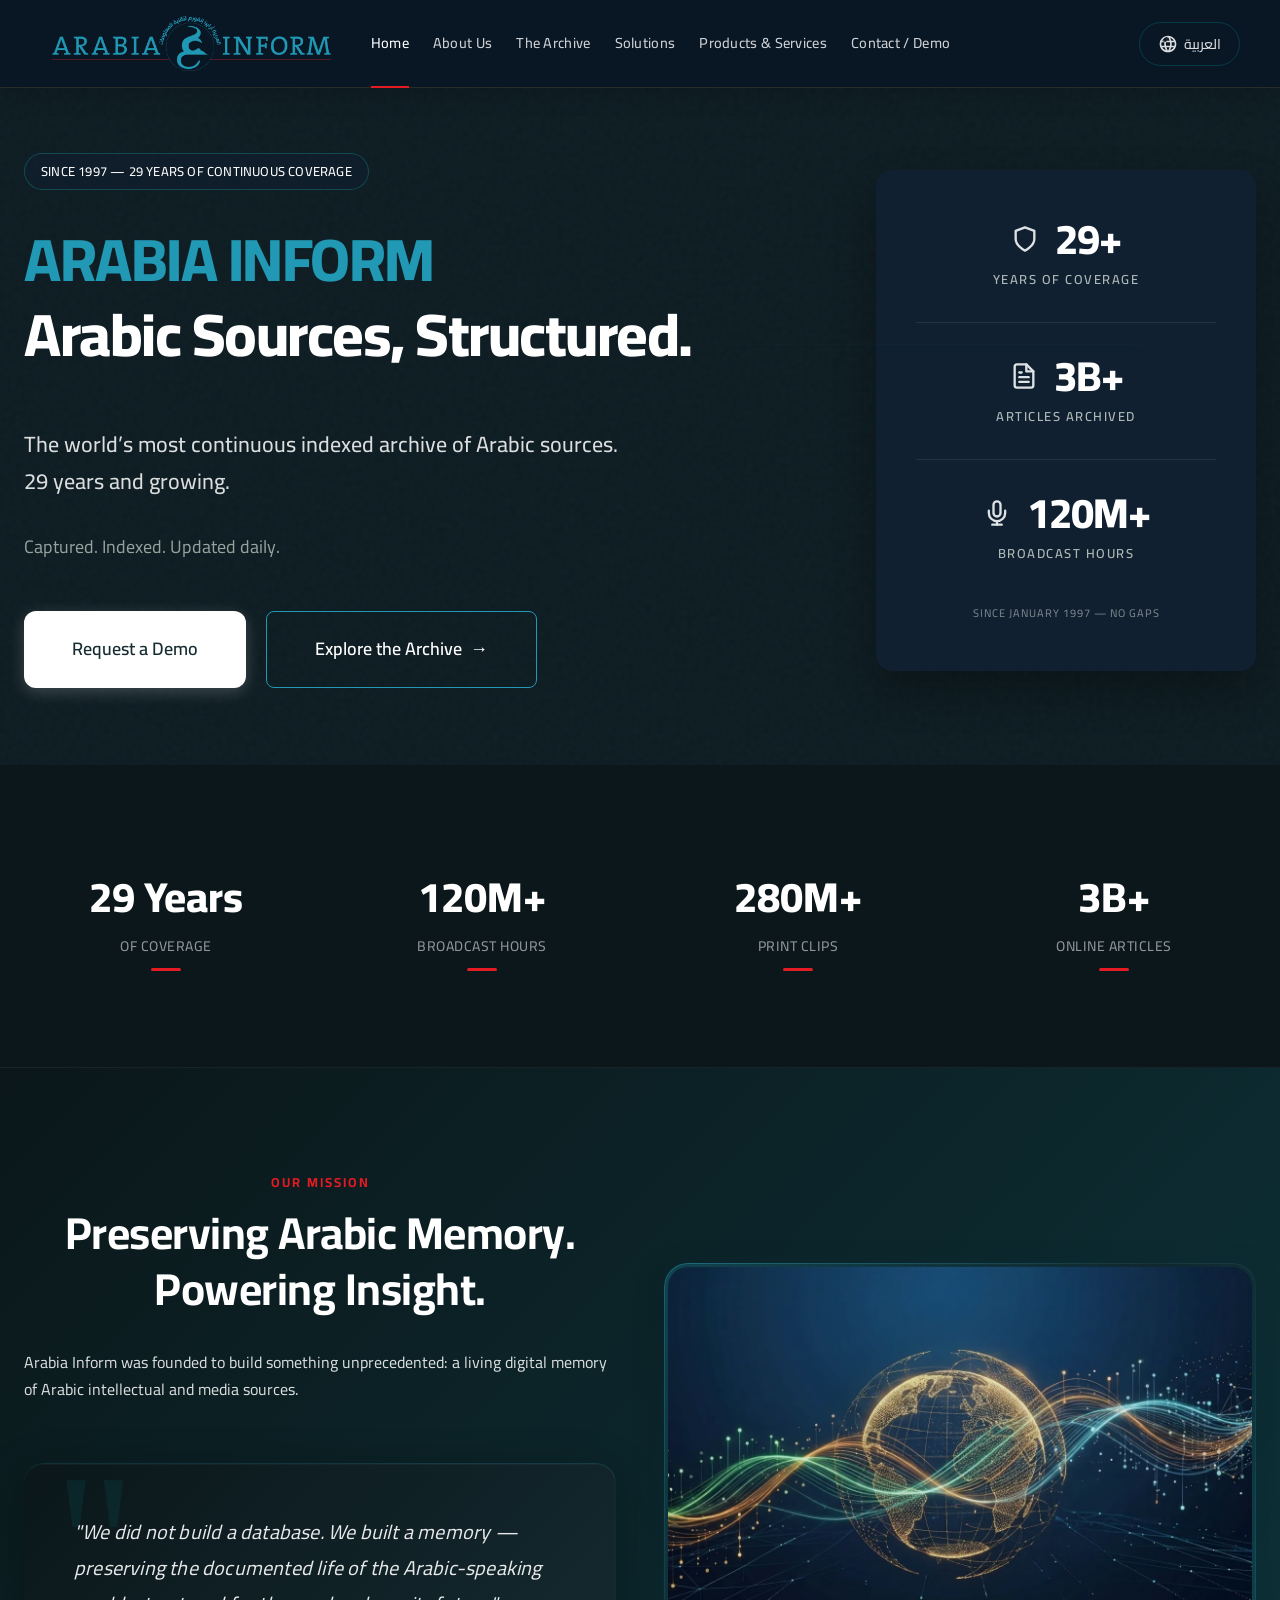
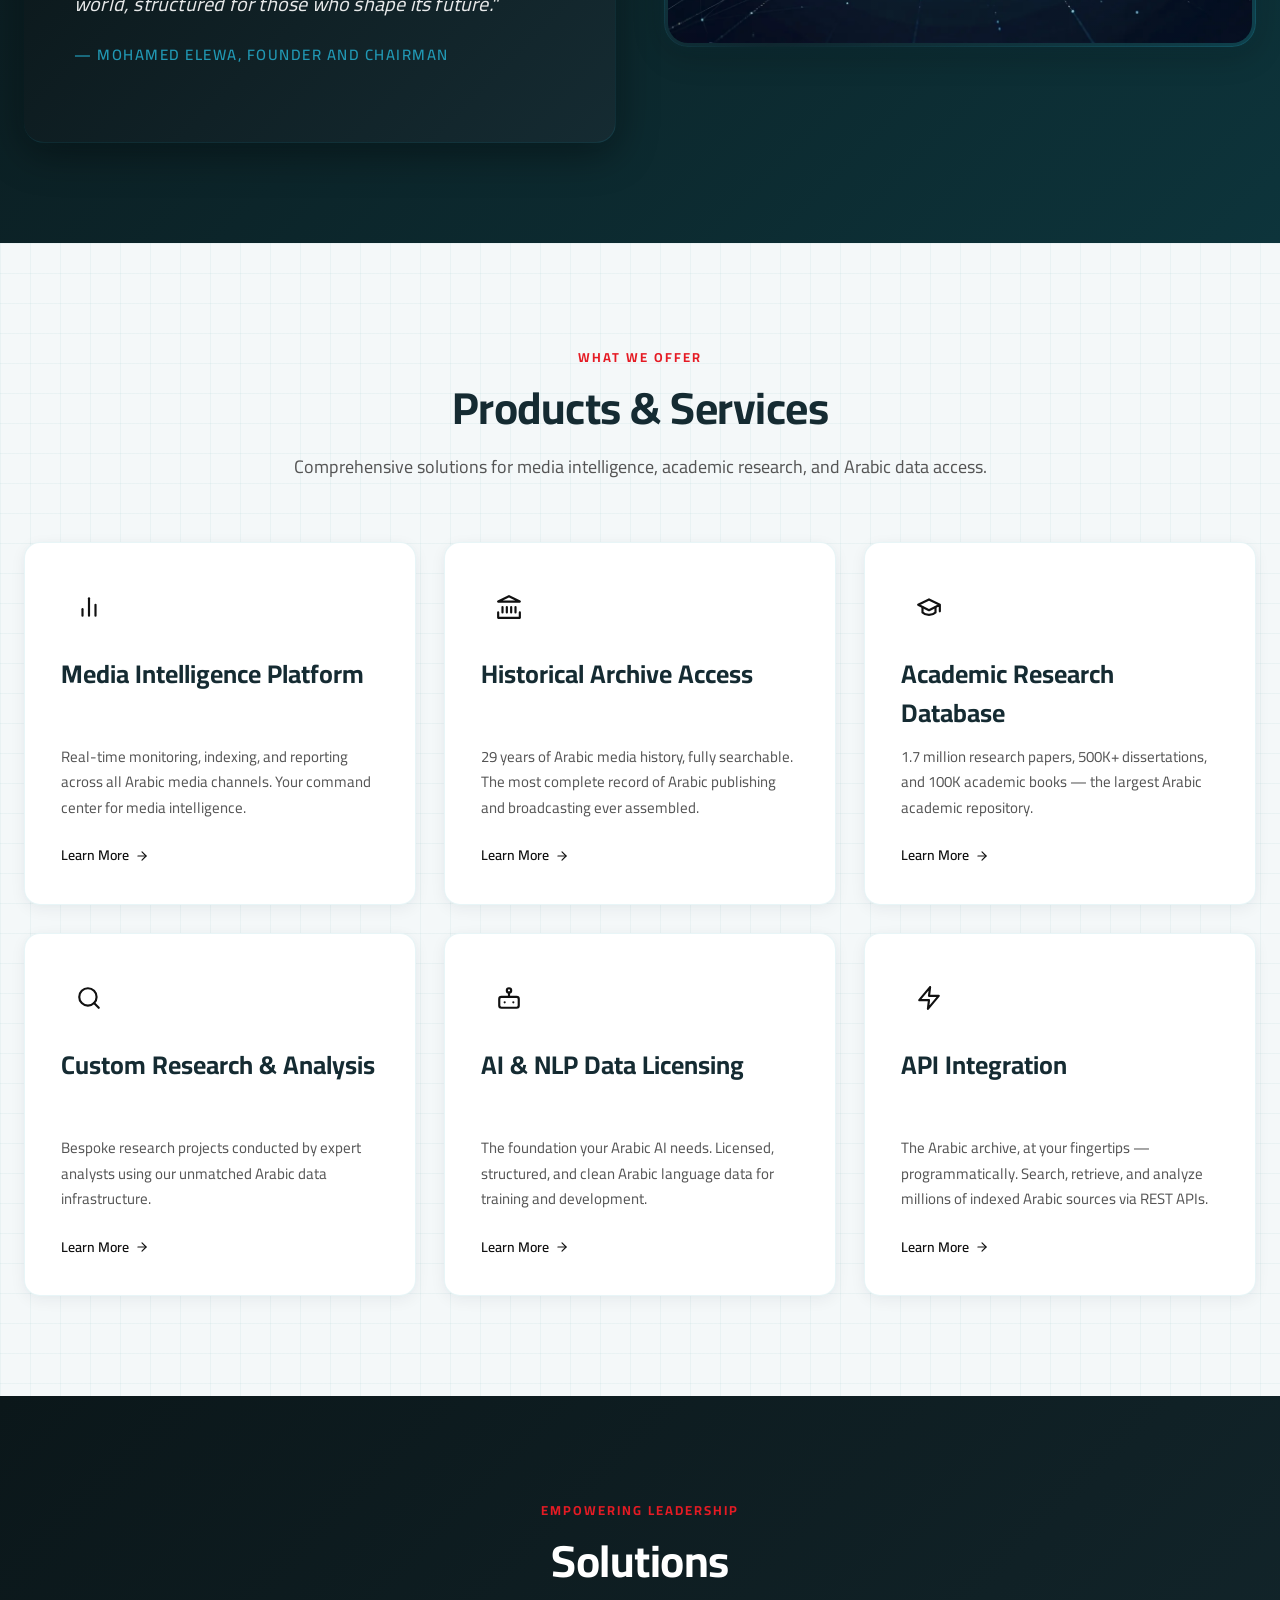
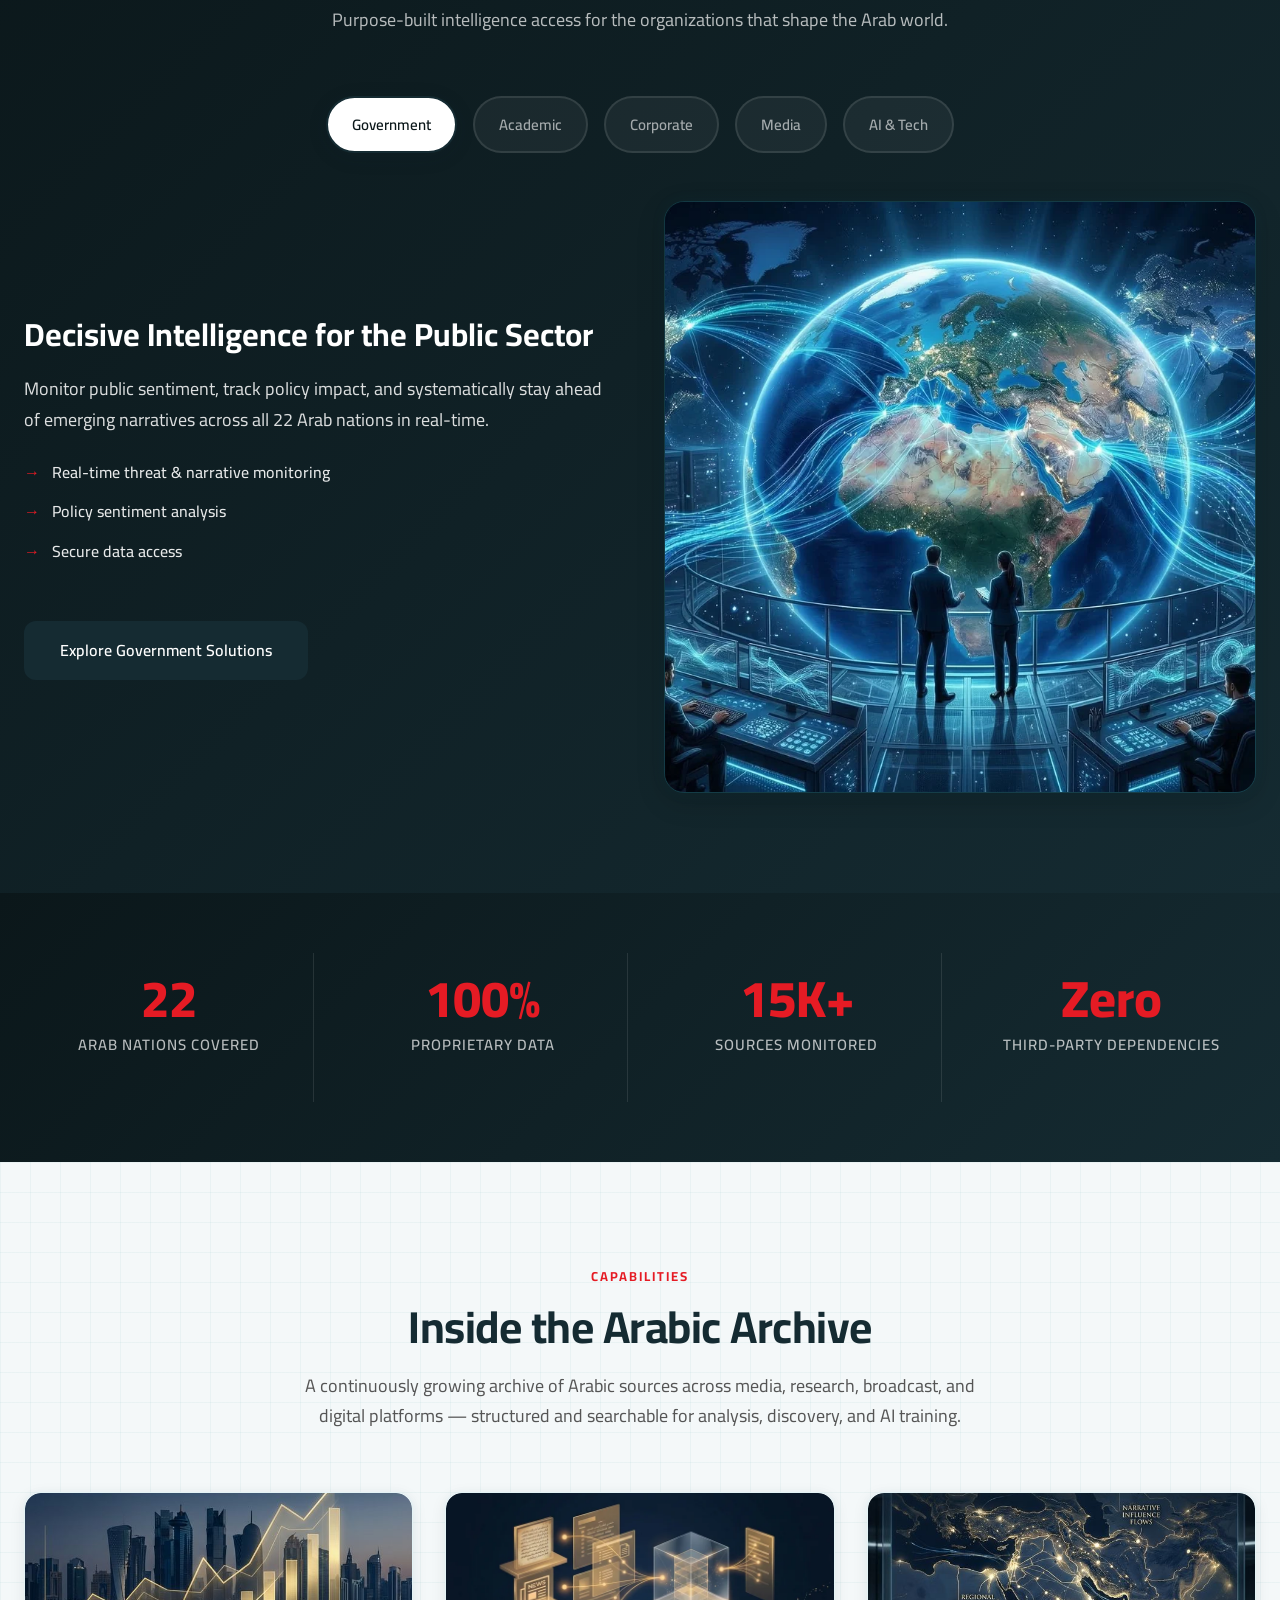
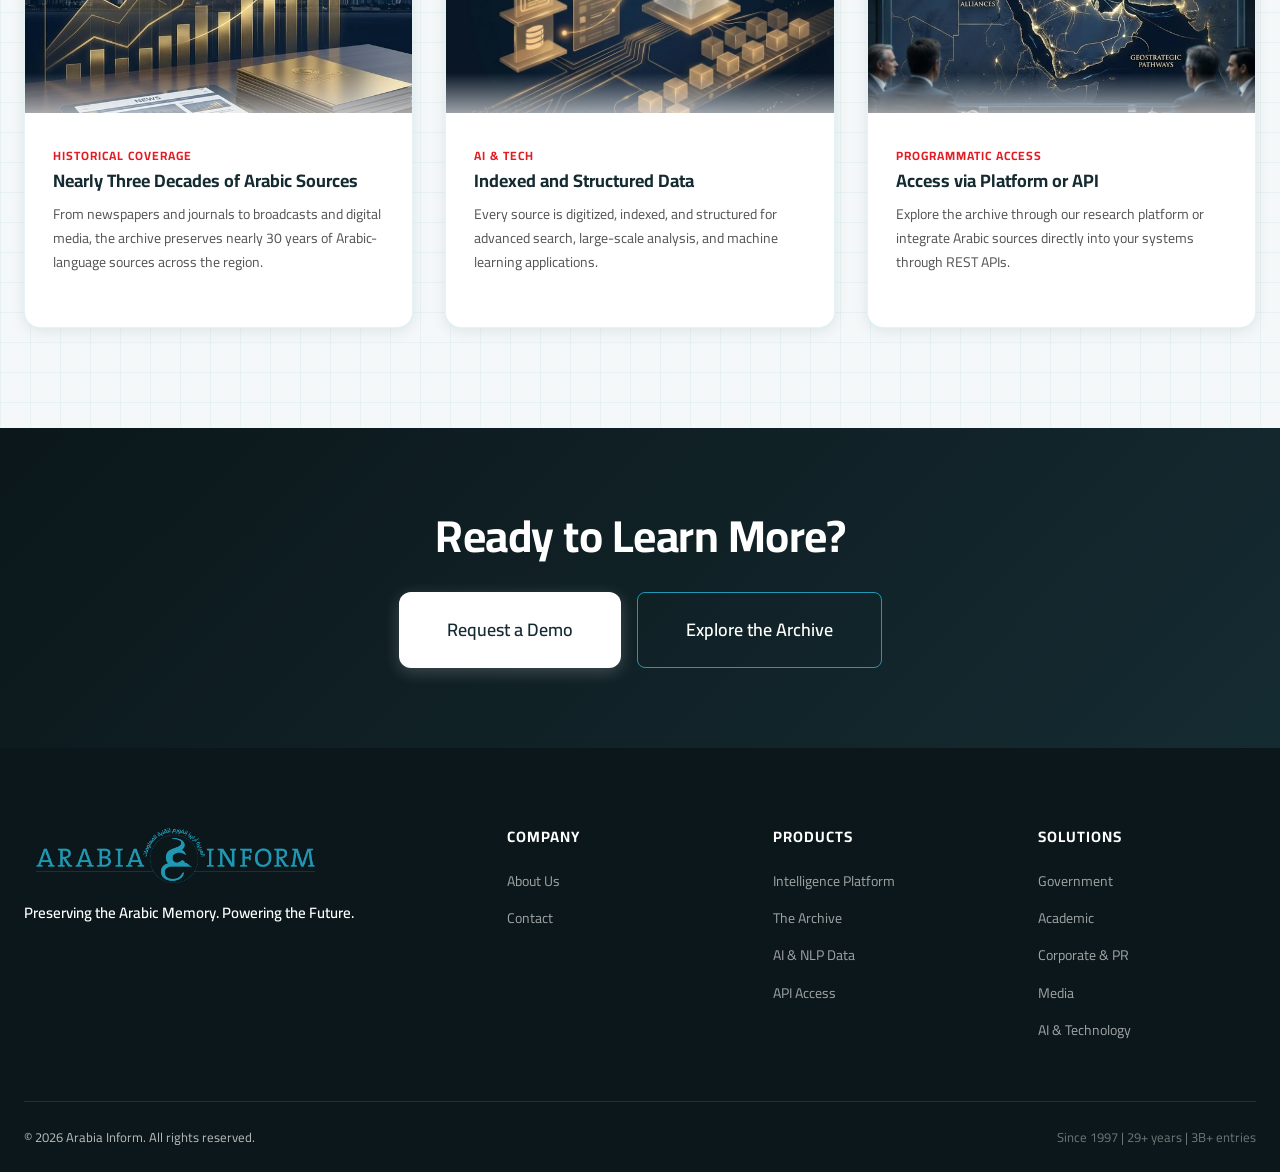
==== commit 36fa40cb: "force exact 2-row layout and bump css cache version" ====
--- a/index.html
+++ b/index.html
@@ -6,7 +6,7 @@
   <meta name="viewport" content="width=device-width, initial-scale=1.0">
   <title>Arabia Inform — The Arabic Memory Since 1997</title>
   <meta name="description" content="The world’s most continuous indexed archive of Arabic sources.">
-  <link rel="stylesheet" href="css/styles.css?v=2.7">
+  <link rel="stylesheet" href="css/styles.css?v=2.8">
   <script type="application/ld+json">
   {
     "@context": "https://schema.org",
--- a/css/styles.css
+++ b/css/styles.css
@@ -3213,26 +3213,38 @@
   h2 { font-size: clamp(28px, 6vw, 32px); }
   .hero { padding: 120px 0 40px; }
   
-  /* Tabs Header */
-  .tabs-header {
-    display: flex; flex-wrap: nowrap; overflow-x: auto; padding-bottom: 8px; margin-bottom: 24px; gap: 8px;
-    -webkit-overflow-scrolling: touch;
-  }
-  .tabs-header::-webkit-scrollbar { height: 4px; }
-  .tabs-header::-webkit-scrollbar-thumb { background: var(--gold); border-radius: 4px; }
-  .tab-btn { flex-shrink: 0; }
-
-  /* Tabs Nav (Solutions page) — horizontal scrollable */
-  .tabs-nav {
-    flex-wrap: nowrap;
-    overflow-x: auto;
-    justify-content: flex-start;
-    padding-bottom: 8px;
-    -webkit-overflow-scrolling: touch;
-  }
-  .tabs-nav::-webkit-scrollbar { height: 4px; }
-  .tabs-nav::-webkit-scrollbar-thumb { background: var(--gold); border-radius: 4px; }
-  .tabs-nav .tab-btn { flex-shrink: 0; font-size: 13px; padding: 10px 18px; }
+  /* 1. Tabs Header (Top Navigation) */
+  .tabs-header, .tabs-nav {
+    display: flex; flex-wrap: wrap; justify-content: center; gap: 8px; margin: 0 0 24px 0; padding: 0;
+  }
+  .tabs-header .tab-btn, .tabs-nav .tab-btn { 
+    flex: 1 1 calc(30% - 8px); min-width: 100px; text-align: center; padding: 10px 10px; font-size: 13px; margin: 0; 
+  }
+  .section-dark .tabs-header .tab-btn.active { border: 1px solid var(--gold); }
+  
+  /* 2. & 7. Typography, Hierarchy, Alignment */
+  .tab-panel .panel-content h3 { font-size: 26px; line-height: 1.3; margin-bottom: 12px; text-align: center; }
+  .tab-panel .panel-content p { font-size: 15px; line-height: 1.6; max-width: 90%; margin: 0 auto 16px; text-align: left; }
+
+  /* 3. Spacing & Layout */
+  .section-dark#audience { padding: 48px 16px; }
+
+  /* 4. Bullet Points */
+  .tab-panel .panel-list { display: flex; flex-direction: column; gap: 12px; margin: 0 auto 24px; text-align: left; max-width: 90%; padding: 0; }
+  .tab-panel .panel-list li { display: flex; align-items: flex-start; gap: 12px; font-size: 15px; line-height: 1.5; padding-left: 0; padding-right: 0; }
+  .tab-panel .panel-list li::before { position: relative; font-size: 18px; margin-top: -1px; }
+
+  /* RTL Support for Typography */
+  .rtl .tab-panel .panel-content p, .rtl .tab-panel .panel-list { text-align: right; }
+
+  /* 5. CTA Button */
+  .tab-panel .btn { width: 100%; height: 52px; margin-top: 24px; display: flex; justify-content: center; align-items: center; font-weight: 700; transform: none; box-shadow: 0 4px 12px rgba(0,0,0,0.2); }
+
+  /* 6. Image Handling (Move below content on mobile) */
+  .tab-panel .grid-12 { display: flex; flex-direction: column; gap: 32px; }
+  .tab-panel .grid-12 > div:first-child { order: 1; margin-bottom: 0px; }
+  .tab-panel .grid-12 > div:last-child { order: 2; display: flex; justify-content: center; margin-top: 0px; }
+  .tab-panel img { max-height: 250px; width: 100%; object-fit: contain; }
 
   /* Tab content inner — stack on mobile */
   .tab-content-inner { grid-template-columns: 1fr !important; gap: 32px; }
@@ -3272,8 +3284,9 @@
   .quote-text { font-size: 17px; }
 
   /* Footer */
-  .footer-grid { display: flex; flex-direction: column; gap: 32px; }
-  .footer-bottom { flex-direction: column; text-align: center; gap: 16px; }
+  .footer-grid { display: flex; flex-direction: column; align-items: center; text-align: center; gap: 32px; }
+  .footer-grid > div { display: flex; flex-direction: column; align-items: center; text-align: center; }
+  .footer-bottom { flex-direction: column; justify-content: center; align-items: center; text-align: center; gap: 16px; }
 
   /* Section padding reduction */
   .section { padding: 72px 0; }
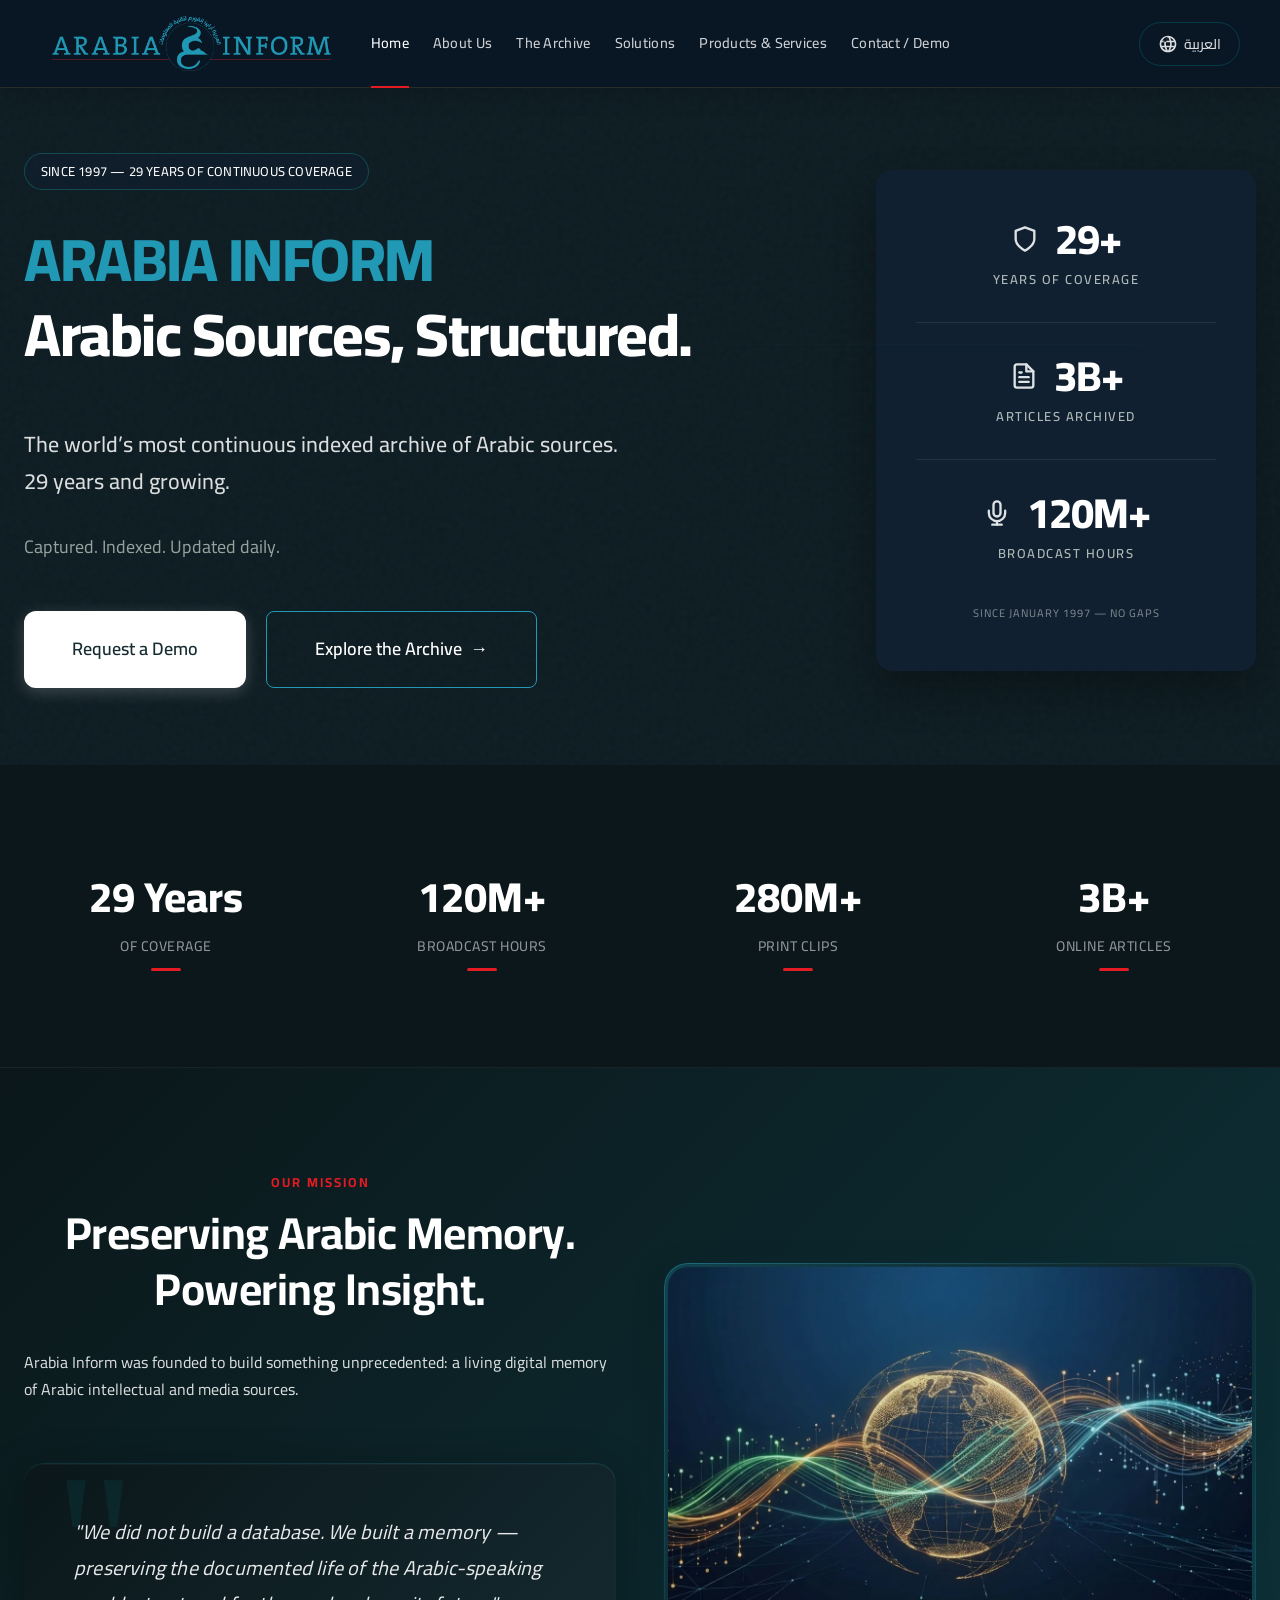
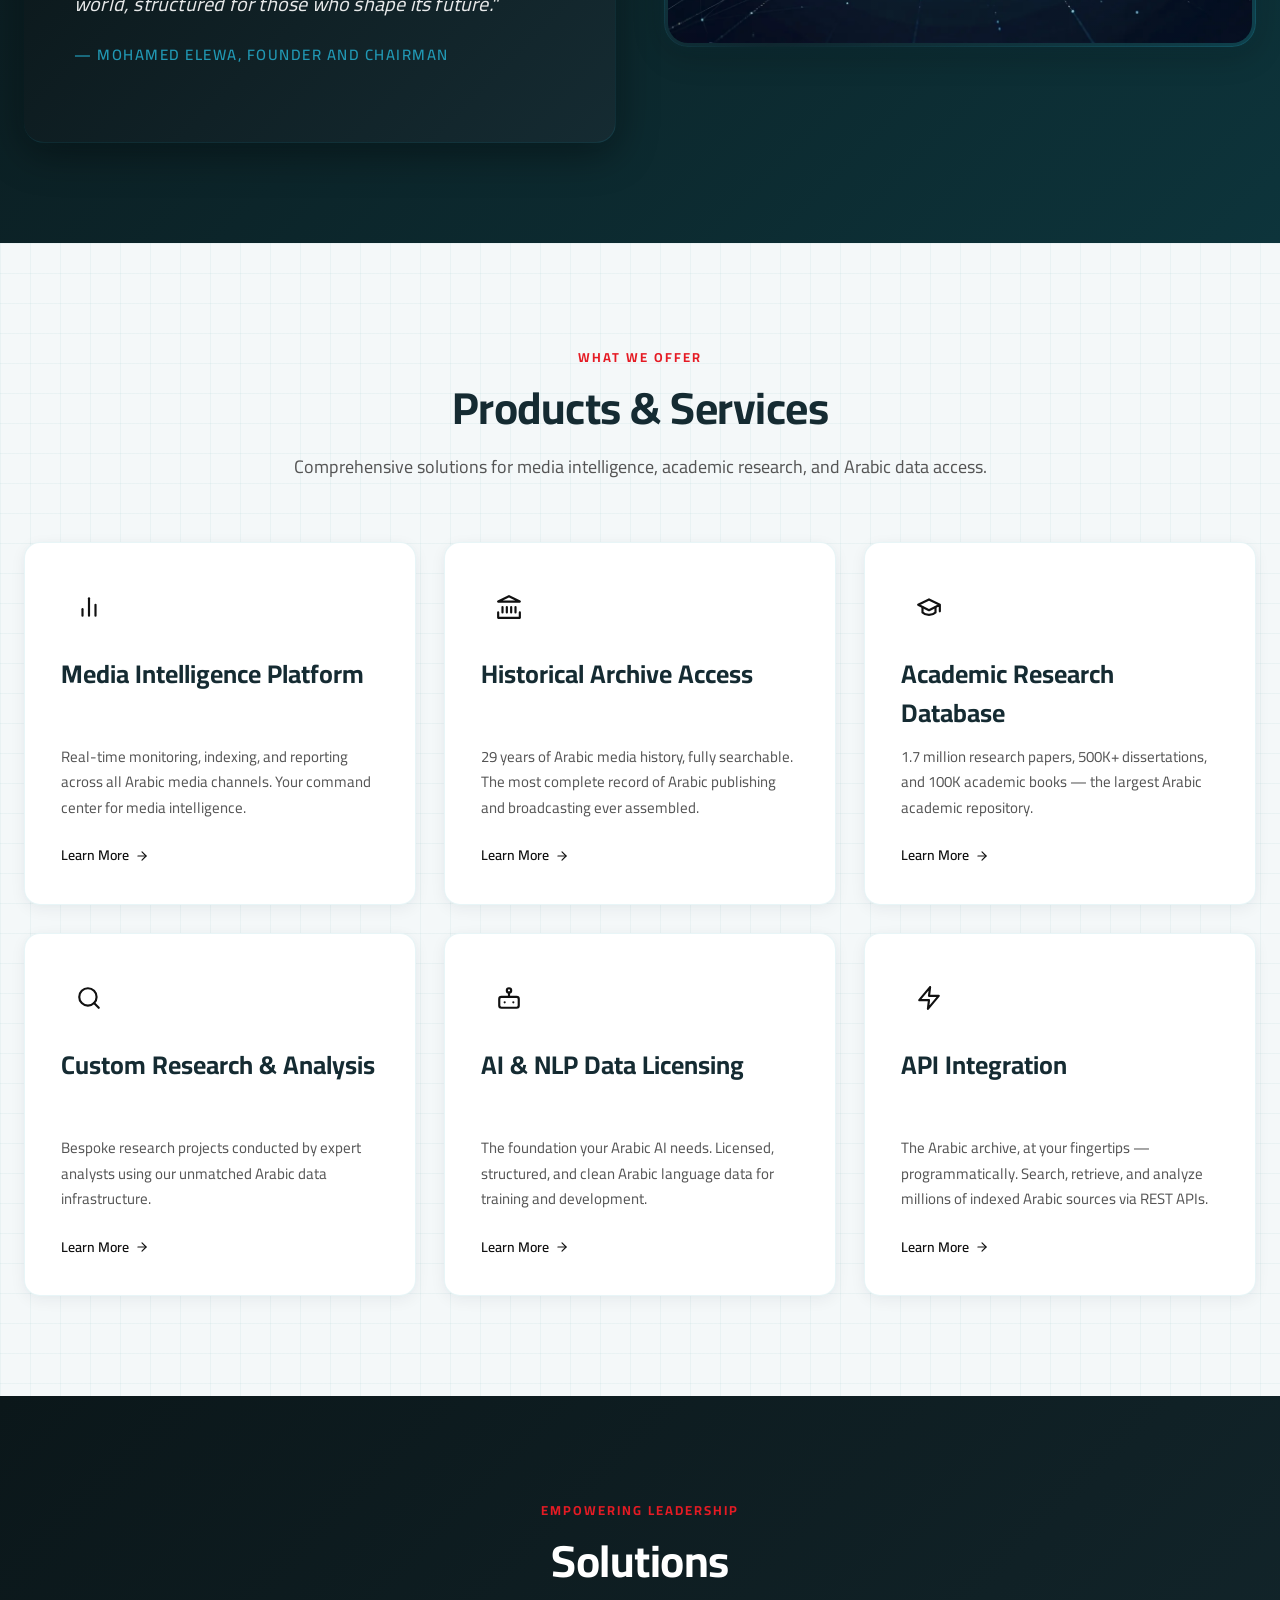
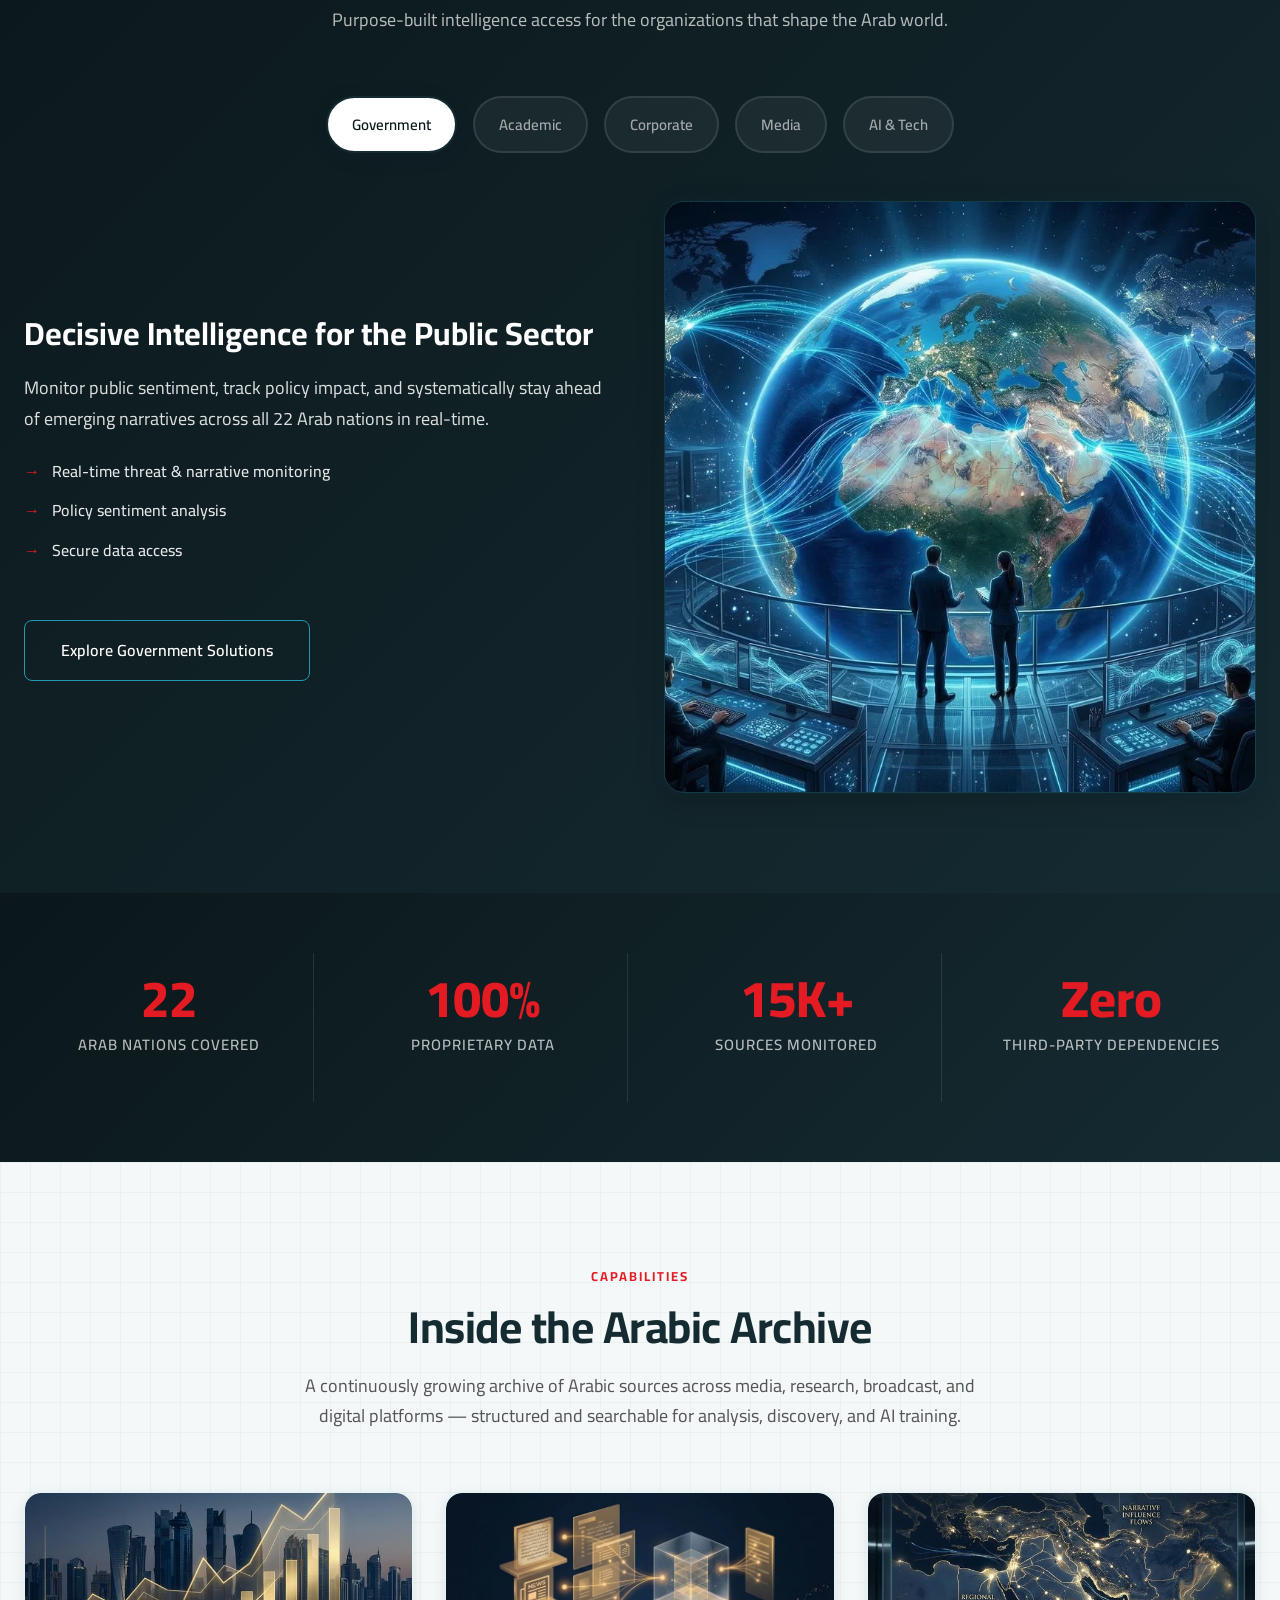
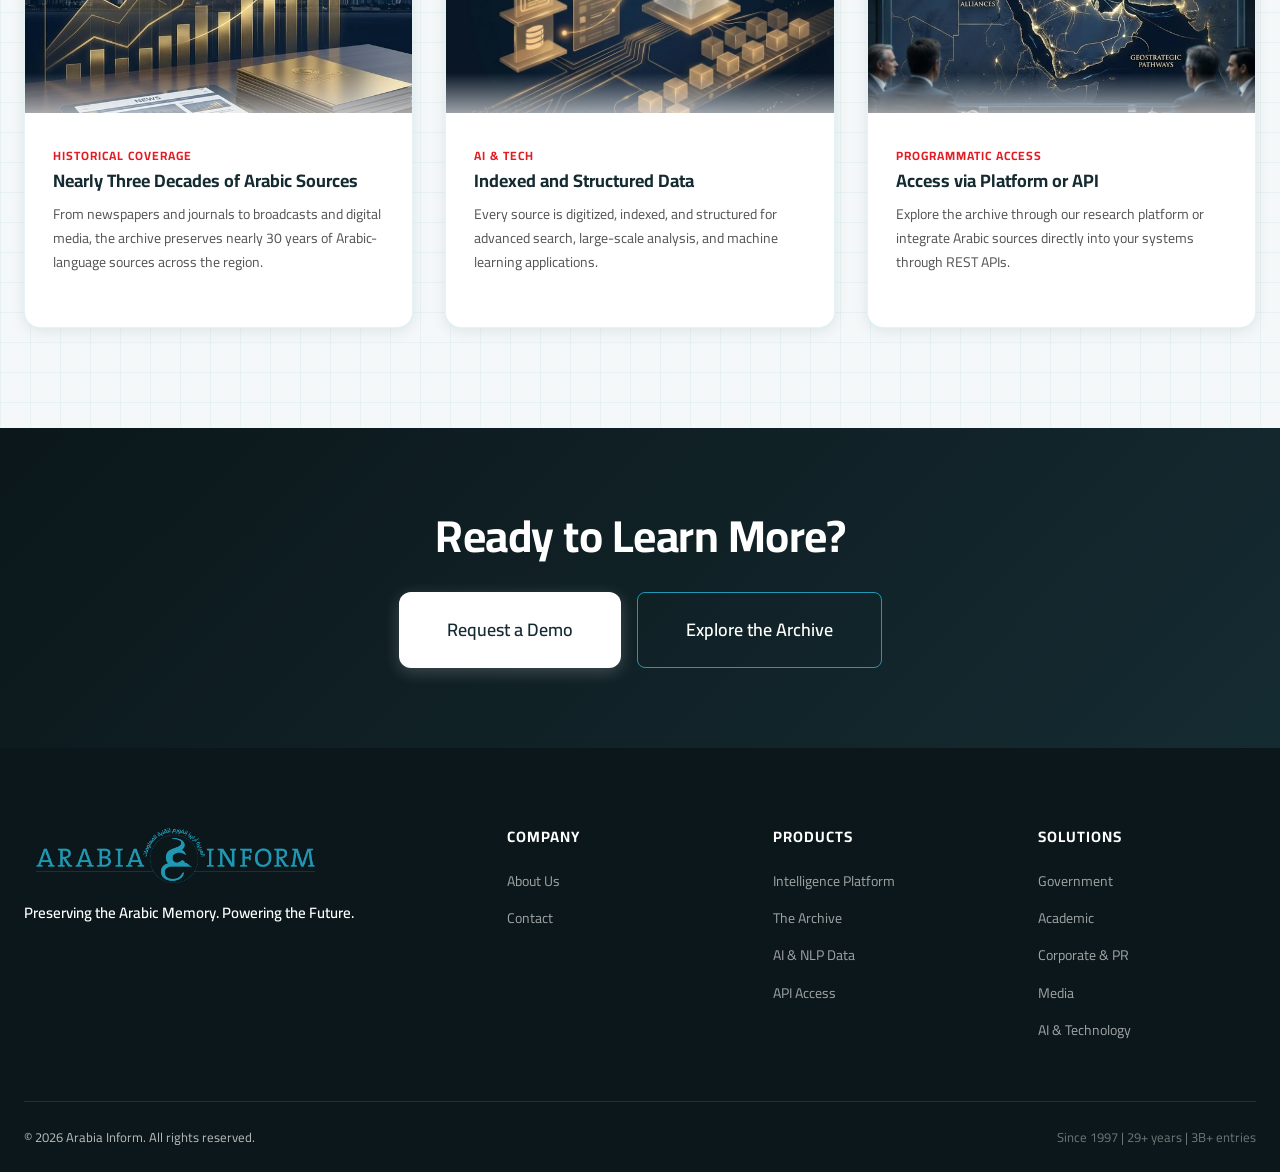
==== commit 768a9bc9: "Standardize button CSS classes to strictly 2 variations" ====
--- a/index.html
+++ b/index.html
@@ -385,7 +385,7 @@
                   <li>Policy sentiment analysis</li>
                   <li>Secure data access</li>
                 </ul>
-                <a href="solutions.html#government" class="btn btn-navy mt-3">Explore Government Solutions</a>
+                <a href="solutions.html#government" class="btn btn-outline-intellectual mt-3">Explore Government Solutions</a>
               </div>
               <div style="grid-column: span 6">
                 <img src="images/solution_gov_new.webp" alt="Government Solutions" class="img-fluid rounded shadow-lg">
@@ -399,7 +399,7 @@
                 <h3>The Definitive Resource for Arabic Research</h3>
                 <p>Unrestricted access to the largest organized repository of Arabic academic papers, historical news
                   clips, and broadcast transcripts.</p>
-                <a href="solutions.html#academic" class="btn btn-navy mt-3">Explore Academic Solutions</a>
+                <a href="solutions.html#academic" class="btn btn-outline-intellectual mt-3">Explore Academic Solutions</a>
               </div>
               <div style="grid-column: span 6">
                 <img src="images/solution_academic_1772228361697.png" alt="Academic Solutions"
@@ -414,7 +414,7 @@
                 <h3>Market Intelligence & Brand Protection</h3>
                 <p>Track competitors, measure campaign ROI, and manage crisis communications across print, digital, and
                   broadcast media.</p>
-                <a href="solutions.html#corporate" class="btn btn-navy mt-3">Explore Corporate Solutions</a>
+                <a href="solutions.html#corporate" class="btn btn-outline-intellectual mt-3">Explore Corporate Solutions</a>
               </div>
               <div style="grid-column: span 6">
                 <img src="images/solution_corp_1772228375068.png" alt="Corporate Solutions"
@@ -429,7 +429,7 @@
                 <h3>Archival & Production Support</h3>
                 <p>Enrich your programming with 29 years of meticulously cataloged historical footage, print archives,
                   and research backing.</p>
-                <a href="solutions.html#media" class="btn btn-navy mt-3">Explore Media Solutions</a>
+                <a href="solutions.html#media" class="btn btn-outline-intellectual mt-3">Explore Media Solutions</a>
               </div>
               <div style="grid-column: span 6">
                 <img src="images/solution_media_1772228388835.png" alt="Media Solutions"
@@ -444,7 +444,7 @@
                 <h3>Training Data for Arabic LLMs</h3>
                 <p>The cleanest, most structured, and legally licensed dataset of the Arabic language available for
                   training advanced AI models.</p>
-                <a href="solutions.html#ai" class="btn btn-navy mt-3">Explore AI Solutions</a>
+                <a href="solutions.html#ai" class="btn btn-outline-intellectual mt-3">Explore AI Solutions</a>
               </div>
               <div style="grid-column: span 6">
                 <img src="images/solution_ai_1772228403316.png" alt="AI Solutions" class="img-fluid rounded shadow-lg">
@@ -536,7 +536,7 @@
       <h2>Ready to Learn More?</h2>
       <div class="cta-buttons">
         <a href="contact.html" class="btn btn-gold btn-lg">Request a Demo</a>
-        <a href="archive.html" class="btn btn-outline btn-lg">Explore the Archive</a>
+        <a href="archive.html" class="btn btn-outline-intellectual btn-lg">Explore the Archive</a>
       </div>
     </div>
   </section>
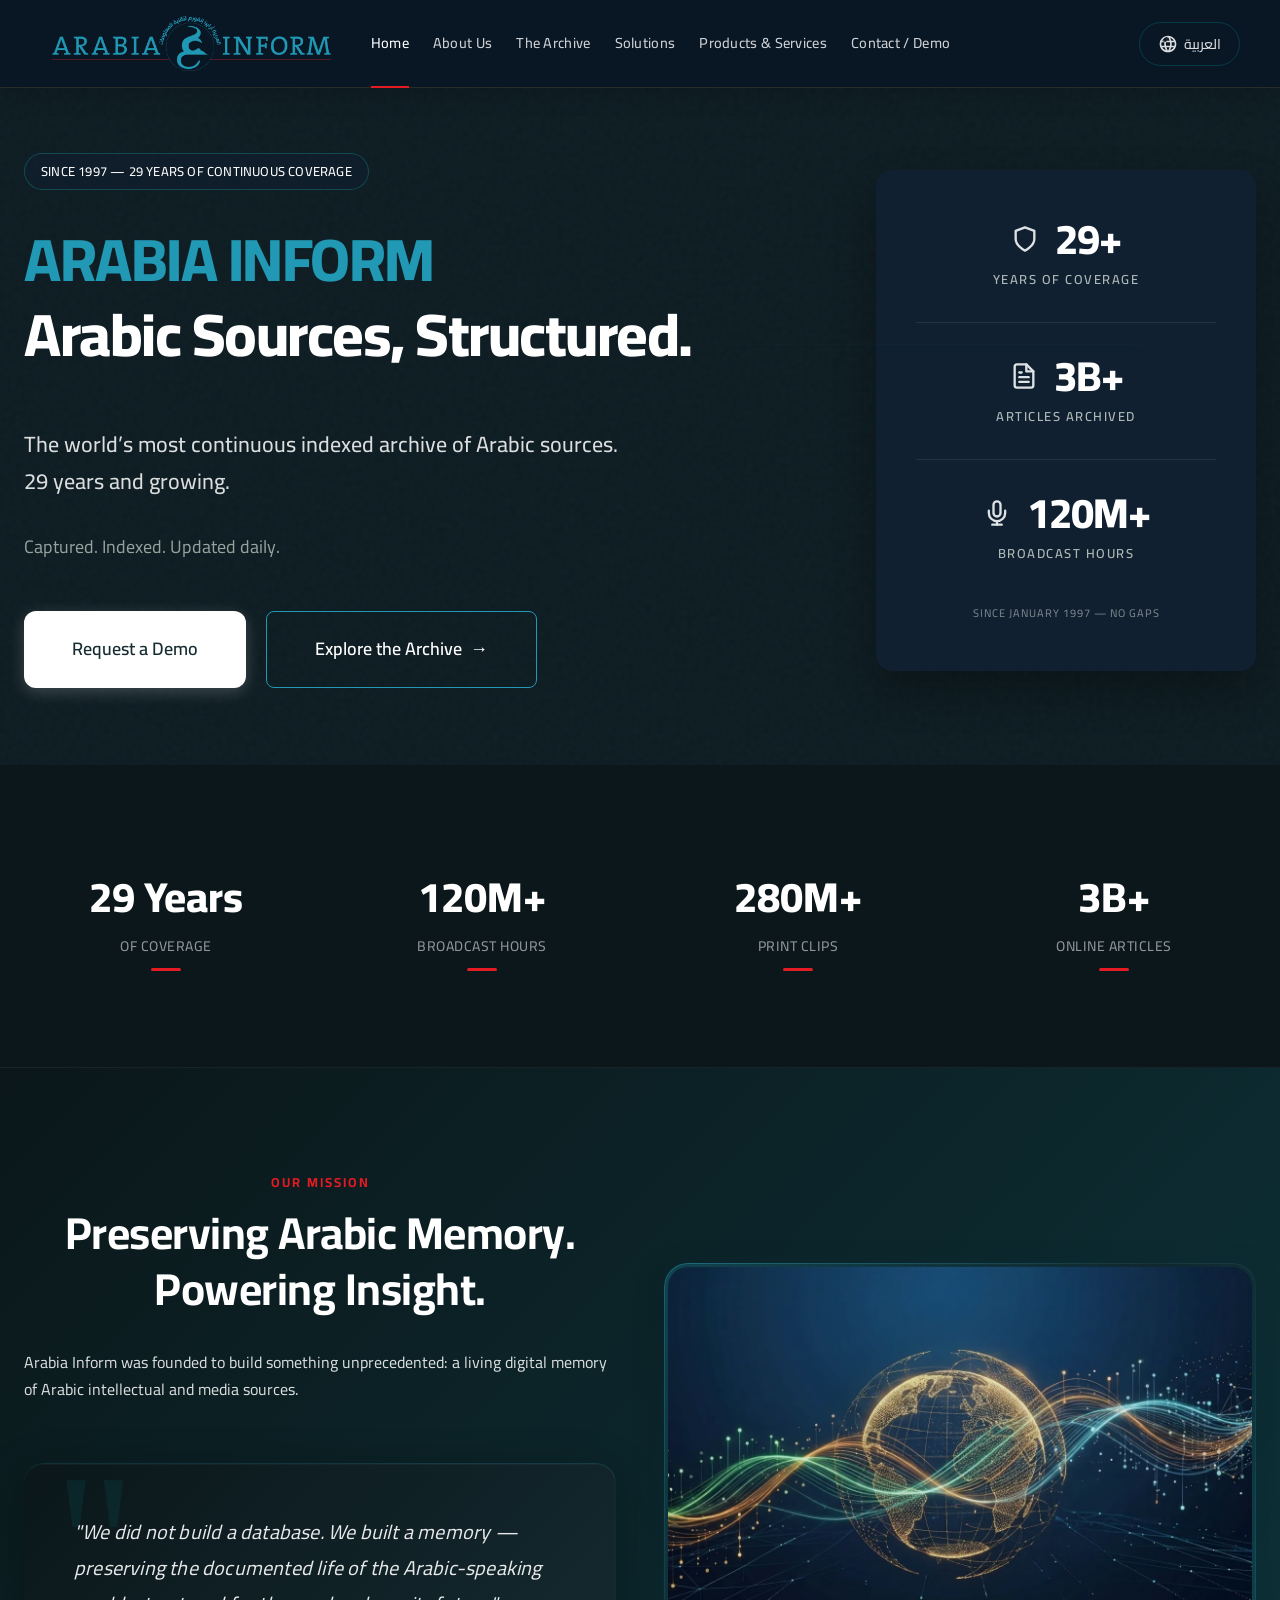
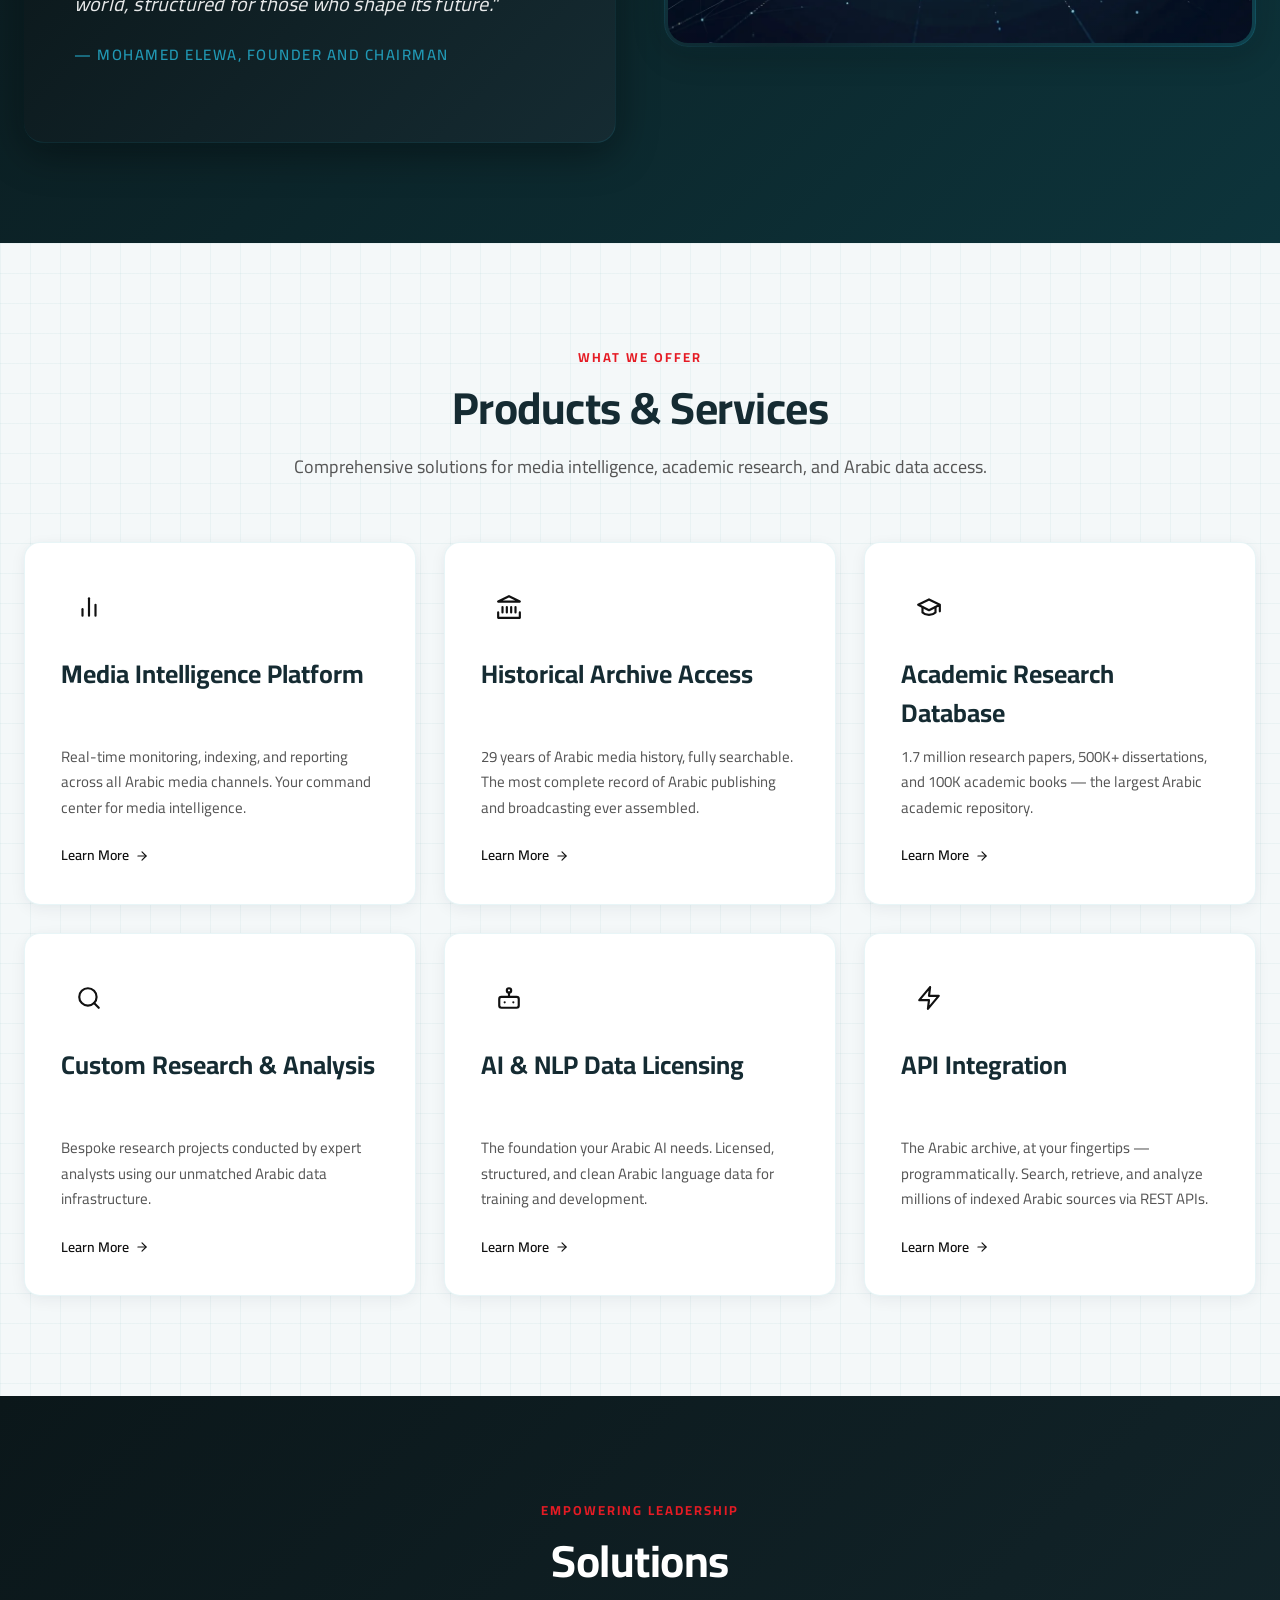
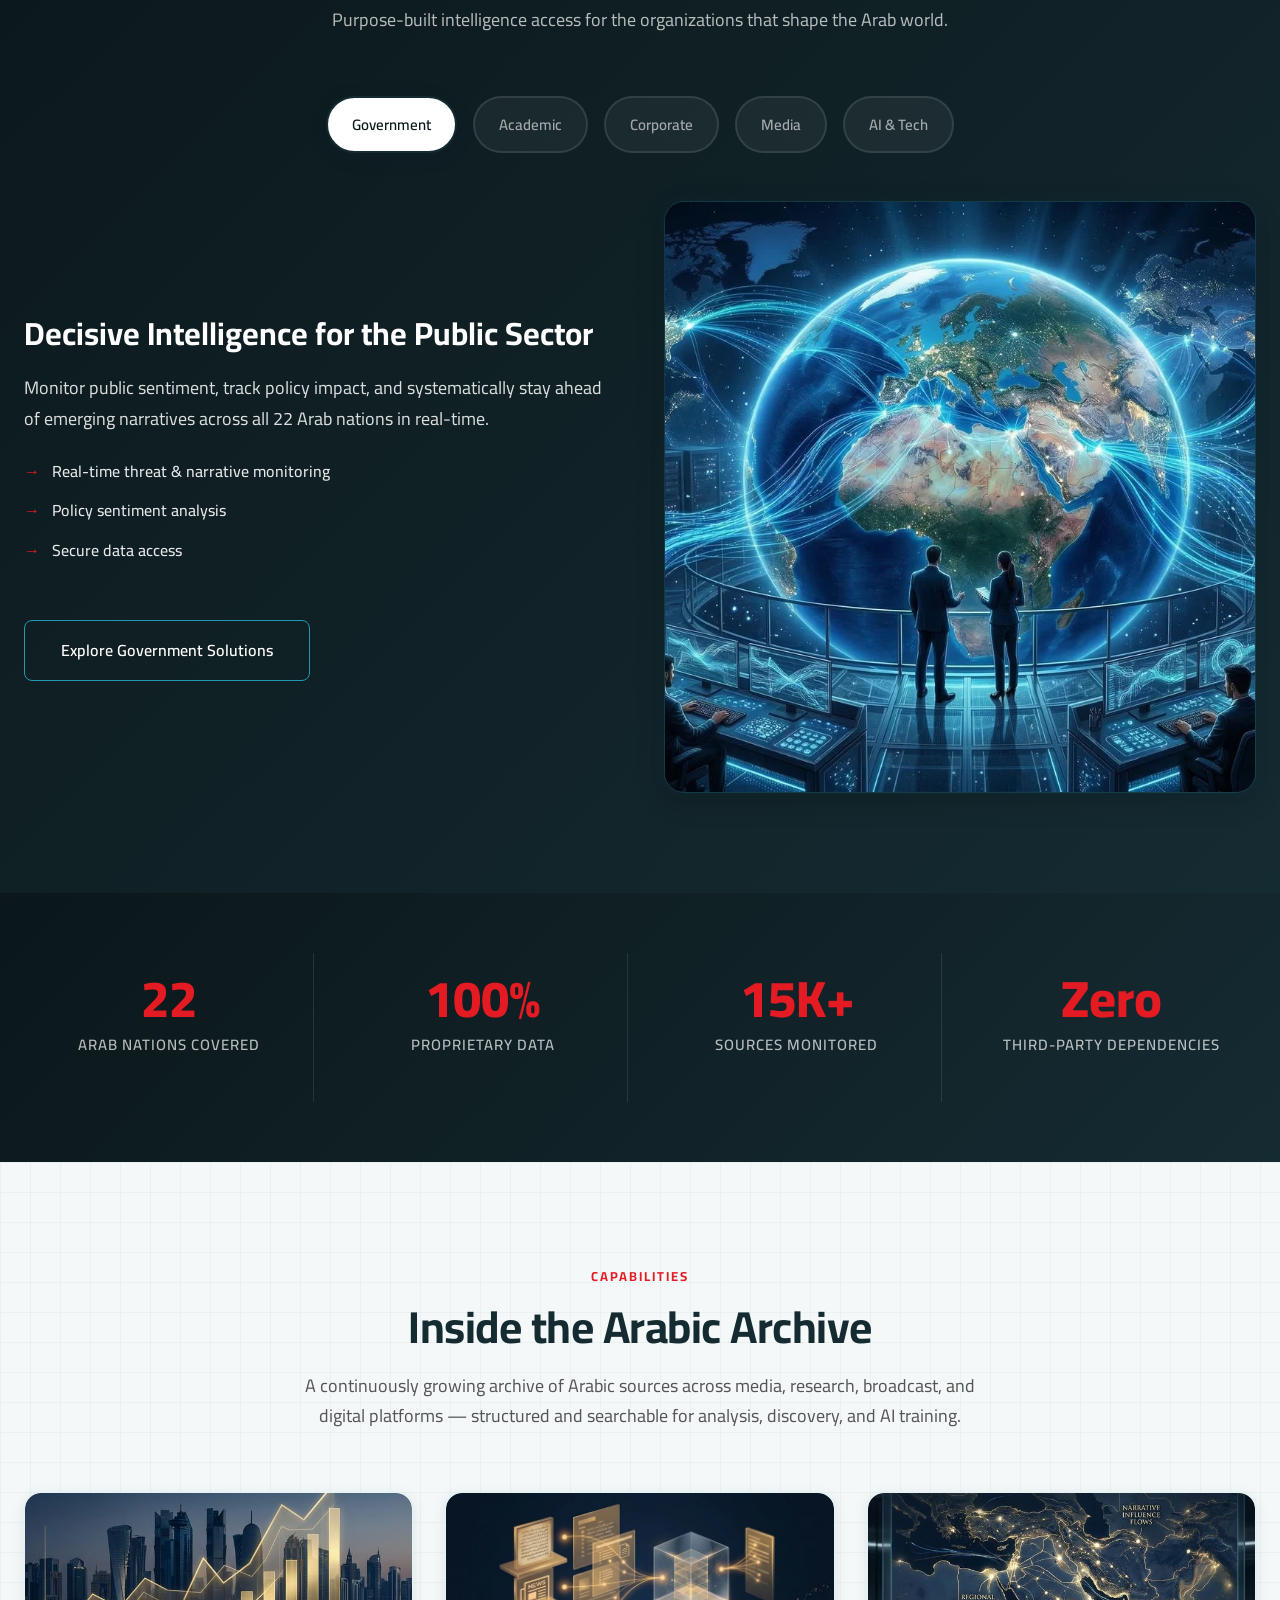
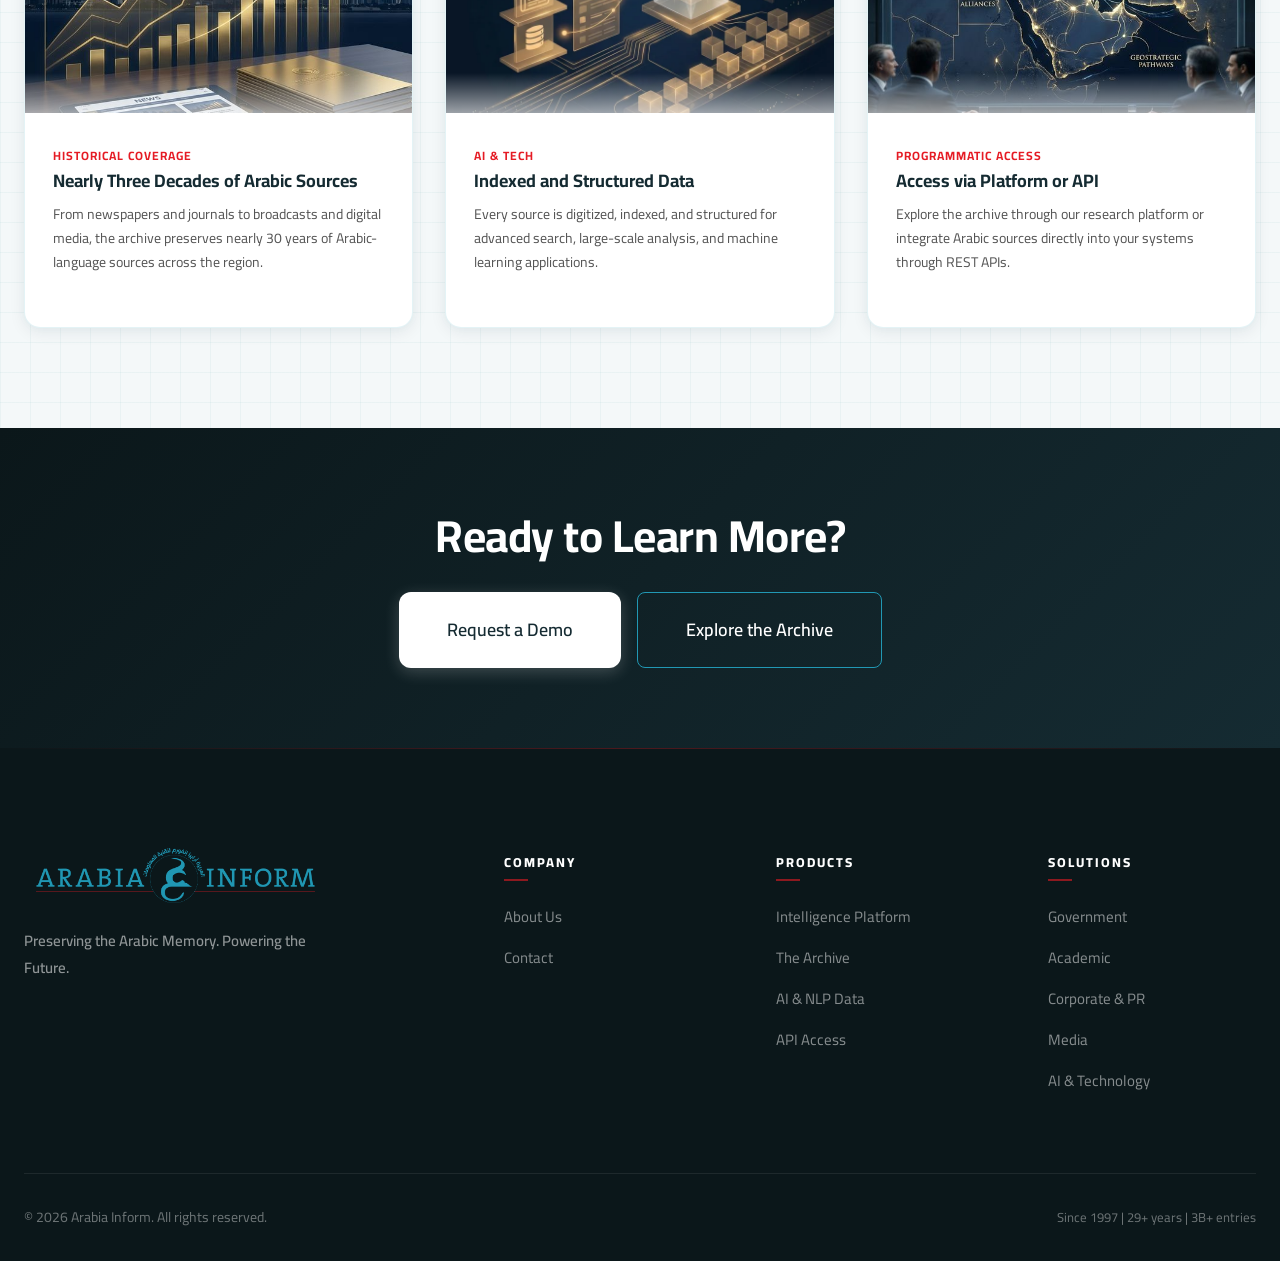
==== commit cbd87b01: "fix: force CSS refresh and ensure total site restoration" ====
--- a/index.html
+++ b/index.html
@@ -6,7 +6,7 @@
   <meta name="viewport" content="width=device-width, initial-scale=1.0">
   <title>Arabia Inform — The Arabic Memory Since 1997</title>
   <meta name="description" content="The world’s most continuous indexed archive of Arabic sources.">
-  <link rel="stylesheet" href="css/styles.css?v=2.8">
+  <link rel="stylesheet" href="css/styles.css?v=3.5">
   <script type="application/ld+json">
   {
     "@context": "https://schema.org",
--- a/css/styles.css
+++ b/css/styles.css
@@ -1733,129 +1733,297 @@
 /* --- Footer --- */
 .footer {
   background: var(--navy-dark);
-  color: rgba(255, 255, 255, 0.7);
-  padding: 80px 0 0;
+  color: rgba(255, 255, 255, 0.65);
+  padding: 100px 0 0;
+  position: relative;
+  overflow: hidden;
+}
+
+.footer::before {
+  content: '';
+  position: absolute;
+  top: 0;
+  left: 0;
+  right: 0;
+  height: 1px;
+  background: linear-gradient(90deg, transparent, rgba(229, 27, 36, 0.3), transparent);
 }
 
 .footer-grid {
   display: grid;
   grid-template-columns: 2fr 1fr 1fr 1fr;
-  gap: 48px;
-  padding-bottom: 48px;
-  border-bottom: 1px solid rgba(255, 255, 255, 0.1);
+  gap: 64px;
+  padding-bottom: 64px;
+  border-bottom: 1px solid rgba(255, 255, 255, 0.08);
+}
+
+.footer-brand {
+  max-width: 320px;
 }
 
 .footer-brand p {
   font-size: 15px;
   line-height: 1.8;
-  margin-top: 16px;
+  margin-top: 24px;
+  color: rgba(255, 255, 255, 0.6);
 }
 
 .footer-title {
-  font-size: 15px;
-  font-weight: 700;
+  font-size: 13px;
+  font-weight: 800;
   color: var(--white);
   text-transform: uppercase;
-  letter-spacing: 1px;
-  margin-bottom: 20px;
+  letter-spacing: 2px;
+  margin-bottom: 32px;
+  position: relative;
+  display: inline-block;
+}
+
+.footer-title::after {
+  content: '';
+  position: absolute;
+  bottom: -10px;
+  left: 0;
+  width: 24px;
+  height: 2px;
+  background: var(--data-crimson);
+  opacity: 0.6;
+}
+
+.rtl .footer-title::after {
+  left: auto;
+  right: 0;
 }
 
 .footer-links li {
-  margin-bottom: 10px;
+  margin-bottom: 14px;
 }
 
 .footer-links a {
-  font-size: 14px;
-  color: rgba(255, 255, 255, 0.6);
+  font-size: 15px;
+  color: rgba(255, 255, 255, 0.5);
+  transition: all 0.25s ease;
+  display: inline-block;
 }
 
 .footer-links a:hover {
-  color: var(--gold);
+  color: var(--white);
+  transform: translateX(5px);
+}
+
+.rtl .footer-links a:hover {
+  transform: translateX(-5px);
 }
 
 .footer-bottom {
-  padding: 24px 0;
+  padding: 32px 0;
   display: flex;
   align-items: center;
   justify-content: space-between;
   flex-wrap: wrap;
-  gap: 16px;
-  font-size: 13px;
+  gap: 24px;
+  font-size: 14px;
+  color: rgba(255, 255, 255, 0.4);
 }
 
 .footer-stats {
   display: flex;
-  gap: 24px;
+  gap: 32px;
   flex-wrap: wrap;
   font-size: 13px;
-  color: rgba(255, 255, 255, 0.4);
 }
 
 .footer-brand-line {
   color: var(--white);
   font-weight: 600;
-  font-size: 14px;
-  margin-top: 20px;
-}
-
-/* --- About Page: Timeline --- */
-.timeline {
+  font-size: 15px;
+  margin-top: 24px;
+  opacity: 0.9;
+}
+
+
+/* --- About Page: Interactive Timeline --- */
+.timeline-interactive-container {
   position: relative;
-  padding: 40px 0;
+  width: 100%;
+  margin-top: var(--space-4);
+}
+
+.timeline-nav-wrapper {
+  position: relative;
+  width: 100%;
   overflow-x: auto;
-}
-
-.timeline-track {
-  display: flex;
-  gap: 0;
-  min-width: max-content;
+  scroll-behavior: smooth;
+  -webkit-overflow-scrolling: touch;
+  margin-bottom: var(--space-6);
+  padding: var(--space-2) 0;
+  scrollbar-width: thin;
+  scrollbar-color: var(--teal) transparent;
+}
+
+.timeline-nav-wrapper::-webkit-scrollbar {
+  height: 6px;
+}
+.timeline-nav-wrapper::-webkit-scrollbar-track {
+  background: transparent;
+}
+.timeline-nav-wrapper::-webkit-scrollbar-thumb {
+  background-color: var(--teal);
+  border-radius: 10px;
+}
+
+.timeline-nav {
+  display: flex;
+  align-items: center;
+  justify-content: space-between;
+  min-width: 800px;
   position: relative;
-  padding: 60px 20px 20px;
-}
-
-.timeline-track::before {
+  z-index: 2;
+}
+
+.timeline-connecting-line {
+  position: absolute;
+  top: 50%;
+  left: 0;
+  width: 100%;
+  height: 2px;
+  background: var(--border-color);
+  z-index: 1;
+  transform: translateY(-50%);
+}
+
+.timeline-node {
+  background: transparent;
+  border: none;
+  cursor: pointer;
+  display: flex;
+  flex-direction: column;
+  align-items: center;
+  gap: var(--space-2);
+  padding: 0 var(--space-2);
+  outline: none;
+  transition: var(--transition);
+  position: relative;
+  font-family: inherit;
+}
+
+.node-year {
+  font-size: 16px;
+  font-weight: 700;
+  color: var(--medium-gray);
+  transition: var(--transition);
+}
+
+.node-point {
+  width: 16px;
+  height: 16px;
+  border-radius: 50%;
+  background: var(--white);
+  border: 3px solid var(--border-color);
+  transition: all 0.3s cubic-bezier(0.4, 0, 0.2, 1);
+}
+
+.timeline-node:hover .node-year,
+.timeline-node.active .node-year {
+  color: var(--navy);
+  transform: scale(1.1);
+}
+
+.timeline-node:hover .node-point,
+.timeline-node.active .node-point {
+  border-color: var(--data-crimson);
+  background: var(--data-crimson);
+  box-shadow: 0 0 0 4px rgba(229, 27, 36, 0.15);
+  transform: scale(1.2);
+}
+
+.timeline-content-display {
+  position: relative;
+  min-height: 400px;
+}
+
+.timeline-panel {
+  position: absolute;
+  top: 0;
+  left: 0;
+  width: 100%;
+  opacity: 0;
+  visibility: hidden;
+  transform: translateY(20px);
+  transition: all 0.5s cubic-bezier(0.4, 0, 0.2, 1);
+}
+
+.timeline-panel.active {
+  position: relative;
+  opacity: 1;
+  visibility: visible;
+  transform: translateY(0);
+}
+
+.panel-inner {
+  display: grid;
+  grid-template-columns: 1fr 1fr;
+  gap: var(--space-6);
+  background: var(--white);
+  border-radius: var(--radius-lg);
+  padding: var(--space-6);
+  box-shadow: var(--shadow-sm);
+  border: 1px solid var(--border-color);
+  align-items: center;
+}
+
+.panel-text h3 {
+  font-size: 32px;
+  color: var(--navy);
+  margin-bottom: var(--space-3);
+  position: relative;
+  display: inline-block;
+}
+
+.panel-text h3::after {
   content: '';
   position: absolute;
-  top: 36px;
+  bottom: -8px;
   left: 0;
+  width: 60px;
+  height: 3px;
+  background: var(--data-crimson);
+  border-radius: 2px;
+}
+
+.rtl .panel-text h3::after {
+  left: auto;
   right: 0;
-  height: 3px;
-  background: linear-gradient(90deg, var(--gold), var(--blue), var(--gold));
-}
-
-.timeline-item {
-  flex: 0 0 180px;
-  text-align: center;
-  position: relative;
-  padding-top: 30px;
-}
-
-.timeline-item::before {
-  content: '';
-  position: absolute;
-  top: -8px;
-  left: 50%;
-  transform: translateX(-50%);
-  width: 18px;
-  height: 18px;
-  border-radius: 50%;
-  background: var(--gold);
-  border: 3px solid var(--white);
-  box-shadow: var(--shadow-sm);
-  z-index: 1;
-}
-
-.timeline-year {
+}
+
+.panel-text p {
   font-size: 18px;
-  font-weight: 800;
-  color: var(--navy);
-  margin-bottom: 6px;
-}
-
-.timeline-text {
-  font-size: 13px;
+  line-height: 1.8;
   color: var(--medium-gray);
-  padding: 0 10px;
+}
+
+.visual-placeholder {
+  width: 100%;
+  aspect-ratio: 4/3;
+  background: linear-gradient(135deg, var(--light-gray), #e8ecef);
+  border-radius: var(--radius-md);
+  display: flex;
+  align-items: center;
+  justify-content: center;
+}
+
+.visual-placeholder svg {
+  width: 80px;
+  height: 80px;
+  stroke: var(--primary-teal);
+  opacity: 0.8;
+}
+
+@media (max-width: 768px) {
+  .panel-inner {
+    grid-template-columns: 1fr;
+    padding: var(--space-4);
+  }
 }
 
 /* --- Archive Cards --- */
@@ -3283,10 +3451,133 @@
   .quote-block { padding: 28px 24px; }
   .quote-text { font-size: 17px; }
 
-  /* Footer */
-  .footer-grid { display: flex; flex-direction: column; align-items: center; text-align: center; gap: 32px; }
-  .footer-grid > div { display: flex; flex-direction: column; align-items: center; text-align: center; }
-  .footer-bottom { flex-direction: column; justify-content: center; align-items: center; text-align: center; gap: 16px; }
+  /* --- Fluid Premium Footer Mobile --- */
+  .footer { 
+    padding: 64px 0 0 !important; 
+  }
+  
+  .footer-grid { 
+    display: grid !important;
+    grid-template-columns: repeat(2, 1fr) !important;
+    gap: 40px 24px !important;
+    text-align: left !important;
+    padding-bottom: 48px !important;
+  }
+
+  /* SMALL MOBILE: Single Column centered stack */
+  @media (max-width: 500px) {
+    .footer-grid {
+      grid-template-columns: 1fr !important;
+      text-align: center !important;
+      gap: 32px !important;
+    }
+    .footer-title::after {
+      left: 50% !important;
+      transform: translateX(-50%) !important;
+    }
+    .rtl .footer-title::after {
+      right: 50% !important;
+      transform: translateX(50%) !important;
+    }
+  }
+
+  .footer-brand {
+    grid-column: 1 / -1 !important;
+    text-align: center !important;
+    margin-bottom: 24px !important;
+    padding-bottom: 40px !important;
+    border-bottom: 1px solid rgba(255, 255, 255, 0.05) !important;
+  }
+
+  .footer-brand .nav-logo {
+    justify-content: center !important;
+  }
+
+  .footer-brand p {
+    margin: 16px auto 0 !important;
+    max-width: 280px !important;
+  }
+
+  /* Specific column adjustment based on HTML structure */
+  .footer-grid > div:nth-child(2),
+  .footer-grid > div:nth-child(3),
+  .footer-grid > div:nth-child(4) {
+    padding: 0 !important;
+    border: none !important;
+  }
+  
+  /* Link Col 3 (Solutions) — make it full width or shift it */
+  .footer-grid > div:nth-child(4) {
+    grid-column: 1 / -1 !important;
+    border-top: 1px solid rgba(255, 255, 255, 0.05) !important;
+    padding-top: 40px !important;
+    text-align: center !important;
+  }
+
+  /* Handle small screens for Solutions section */
+  @media (max-width: 500px) {
+    .footer-grid > div:nth-child(4) {
+      padding-top: 32px !important;
+    }
+  }
+
+  .footer-title {
+    margin-bottom: 20px !important;
+    font-size: 12px !important;
+  }
+
+  .footer-title::after {
+    left: 0 !important;
+    transform: none !important;
+  }
+
+  /* Centered footer titles on small mobile */
+  @media (max-width: 500px) {
+    .footer-title::after {
+      left: 50% !important;
+      transform: translateX(-50%) !important;
+    }
+  }
+
+  .footer-grid > div:nth-child(4) .footer-title::after {
+    left: 50% !important;
+    transform: translateX(-50%) !important;
+  }
+
+  /* RTL Support for Mobile Grid */
+  .rtl .footer-grid {
+    text-align: right !important;
+  }
+  .rtl .footer-title::after {
+    left: auto !important;
+    right: 0 !important;
+  }
+  
+  @media (max-width: 500px) {
+    .rtl .footer-grid {
+      text-align: center !important;
+    }
+    .rtl .footer-title::after {
+      right: 50% !important;
+      transform: translateX(50%) !important;
+    }
+  }
+
+  .footer-bottom {
+    flex-direction: column !important;
+    gap: 20px !important;
+    padding: 40px 0 !important;
+    text-align: center !important;
+    border-top: 1px solid rgba(255, 255, 255, 0.08) !important;
+  }
+
+  .footer-stats {
+    justify-content: center !important;
+    column-gap: 20px !important;
+  }
+
+
+
 
   /* Section padding reduction */
   .section { padding: 72px 0; }
@@ -3378,8 +3669,9 @@
   .tab-btn { padding: 8px 14px; font-size: 13px; }
 
   /* Footer tighter */
-  .footer { padding: 48px 0 0; }
-  .footer-bottom { padding: 16px 0; }
+  .footer { padding: 48px 0 0 !important; }
+  .footer-bottom { padding: 16px 0 !important; }
+
 
   /* Blog card body */
   .blog-card-body { padding: 20px; }
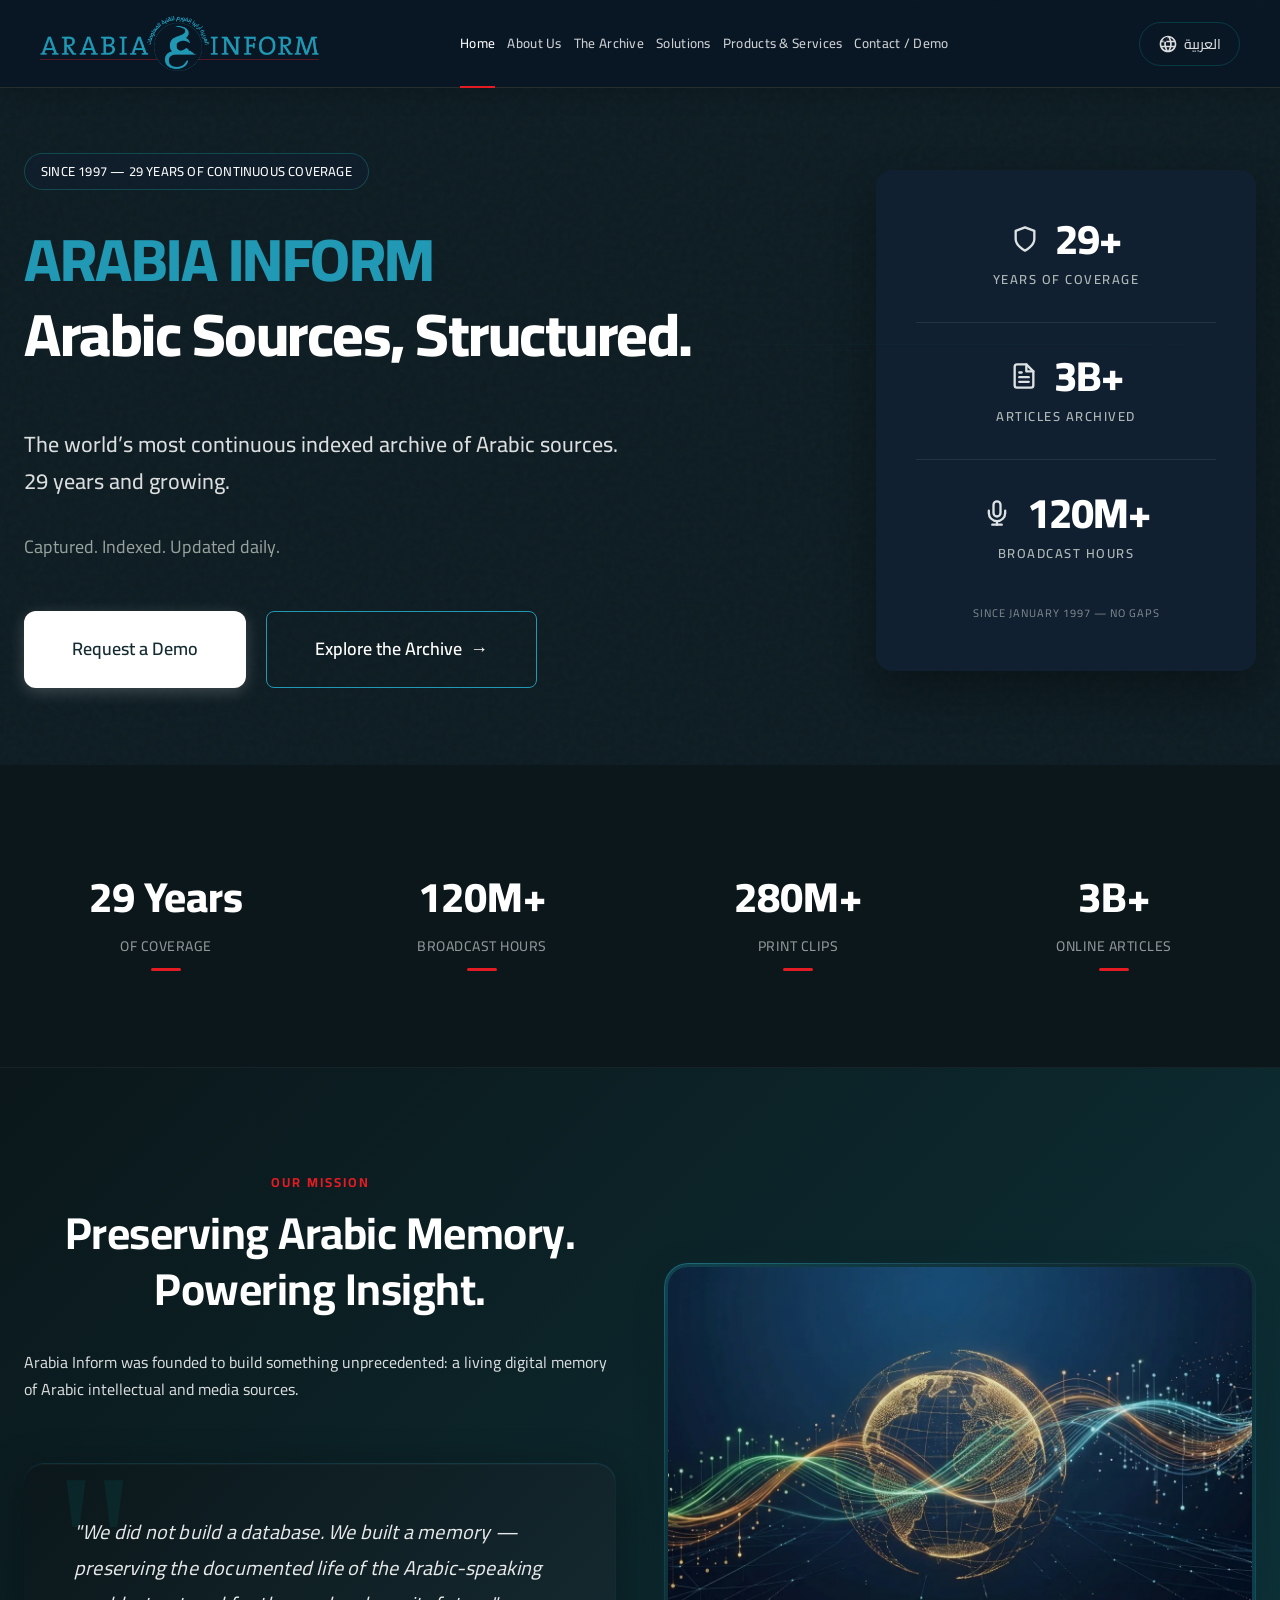
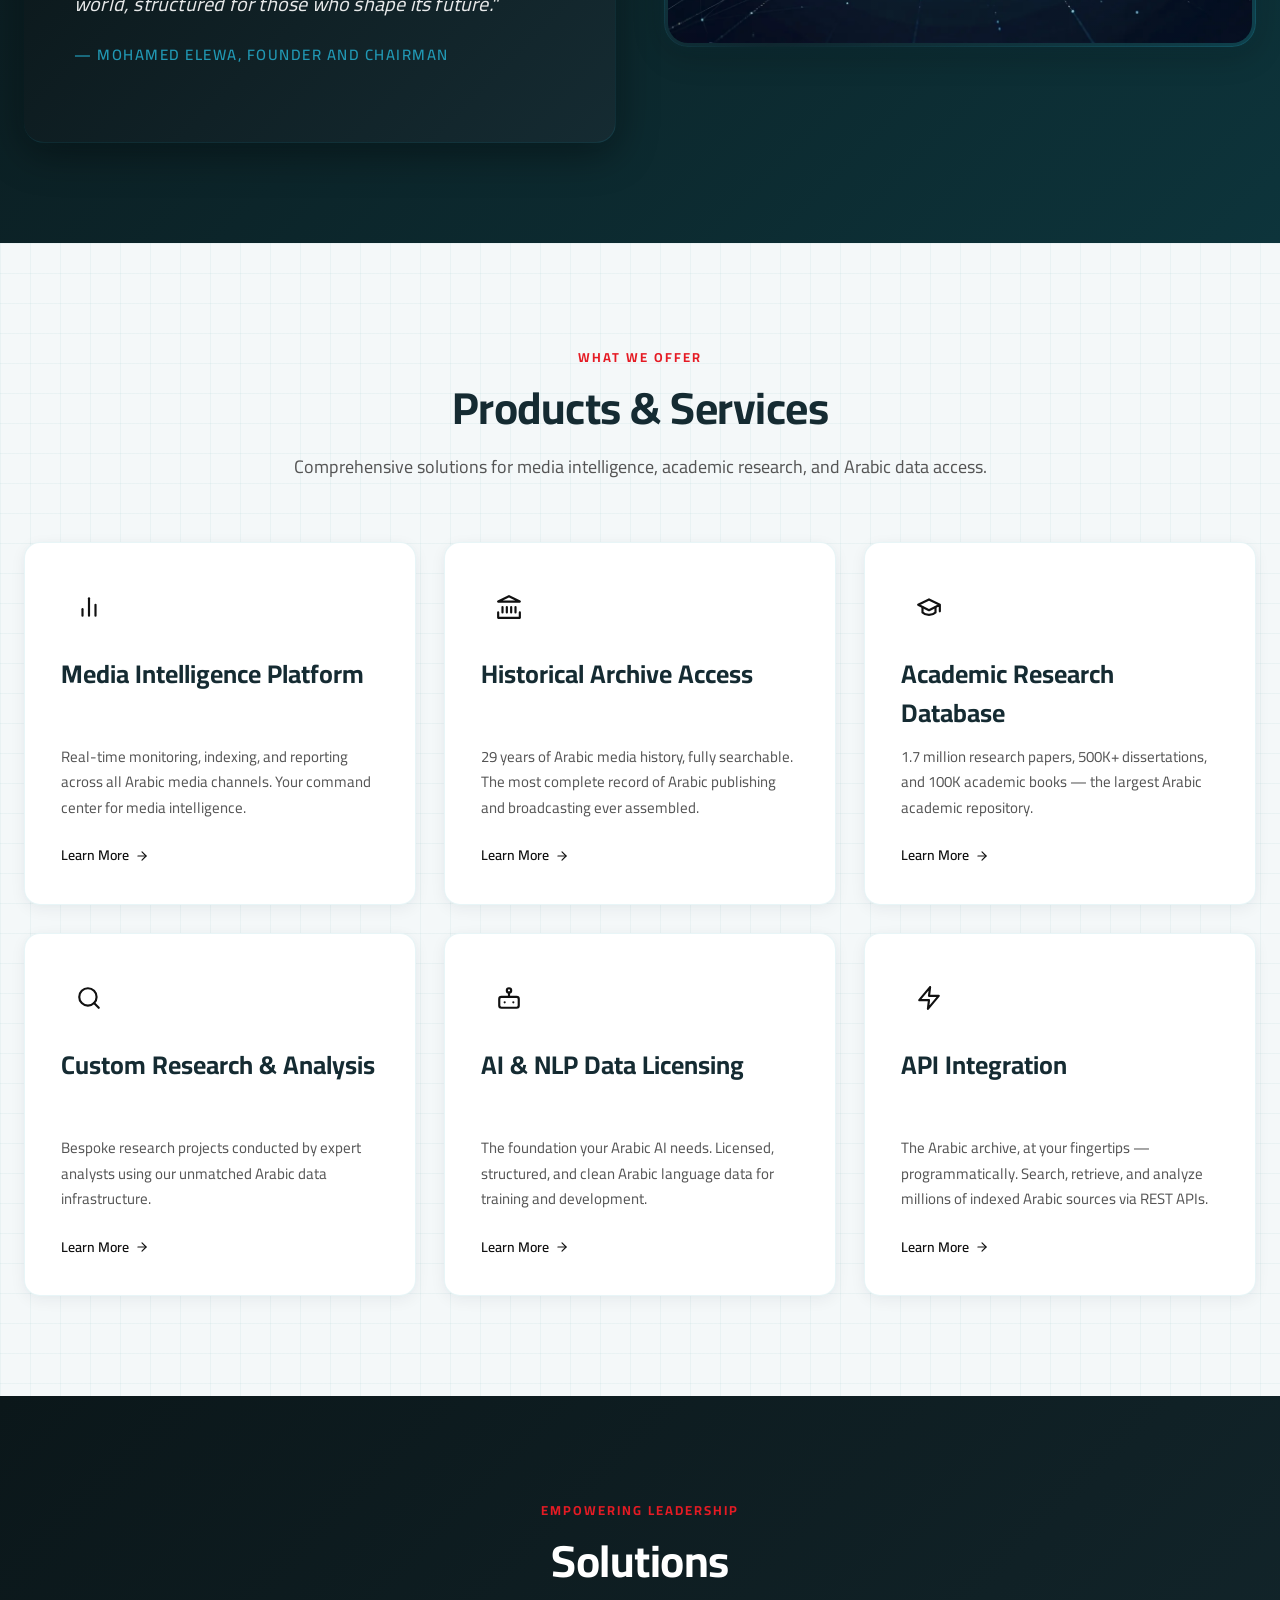
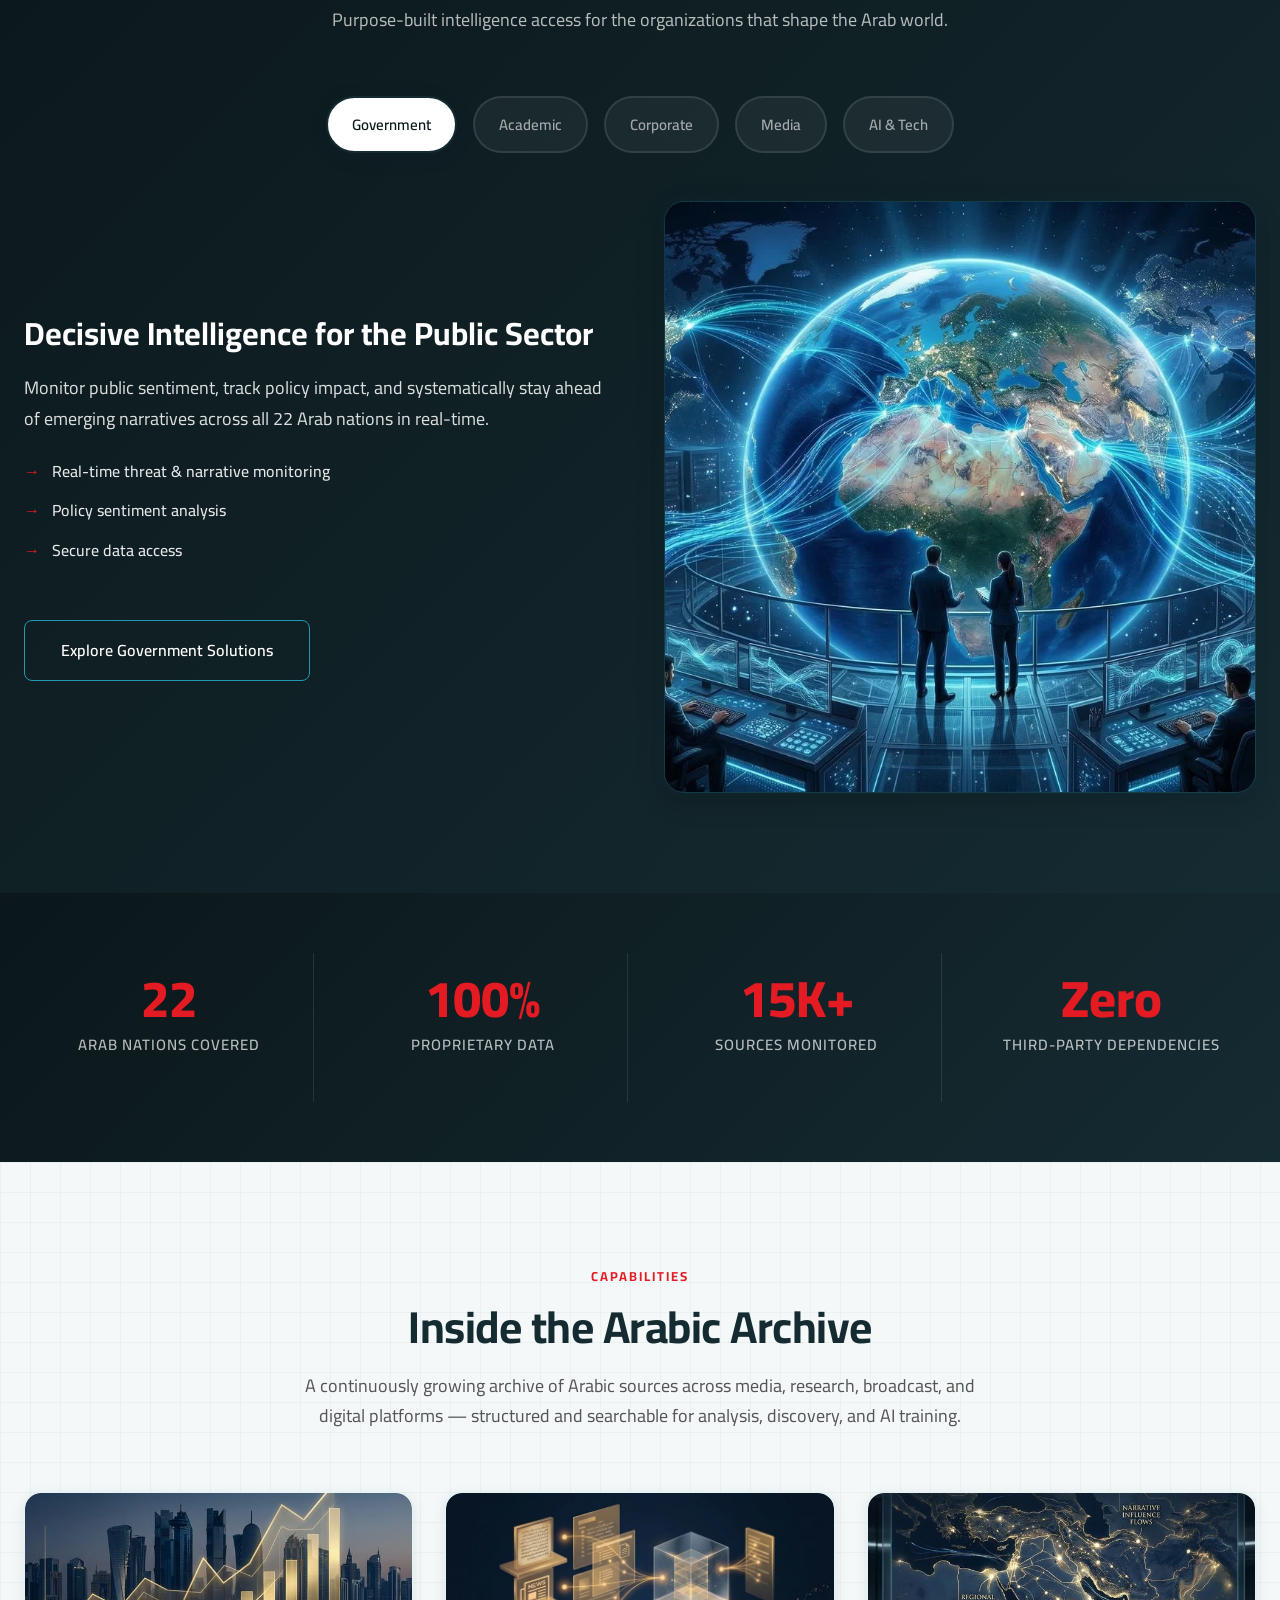
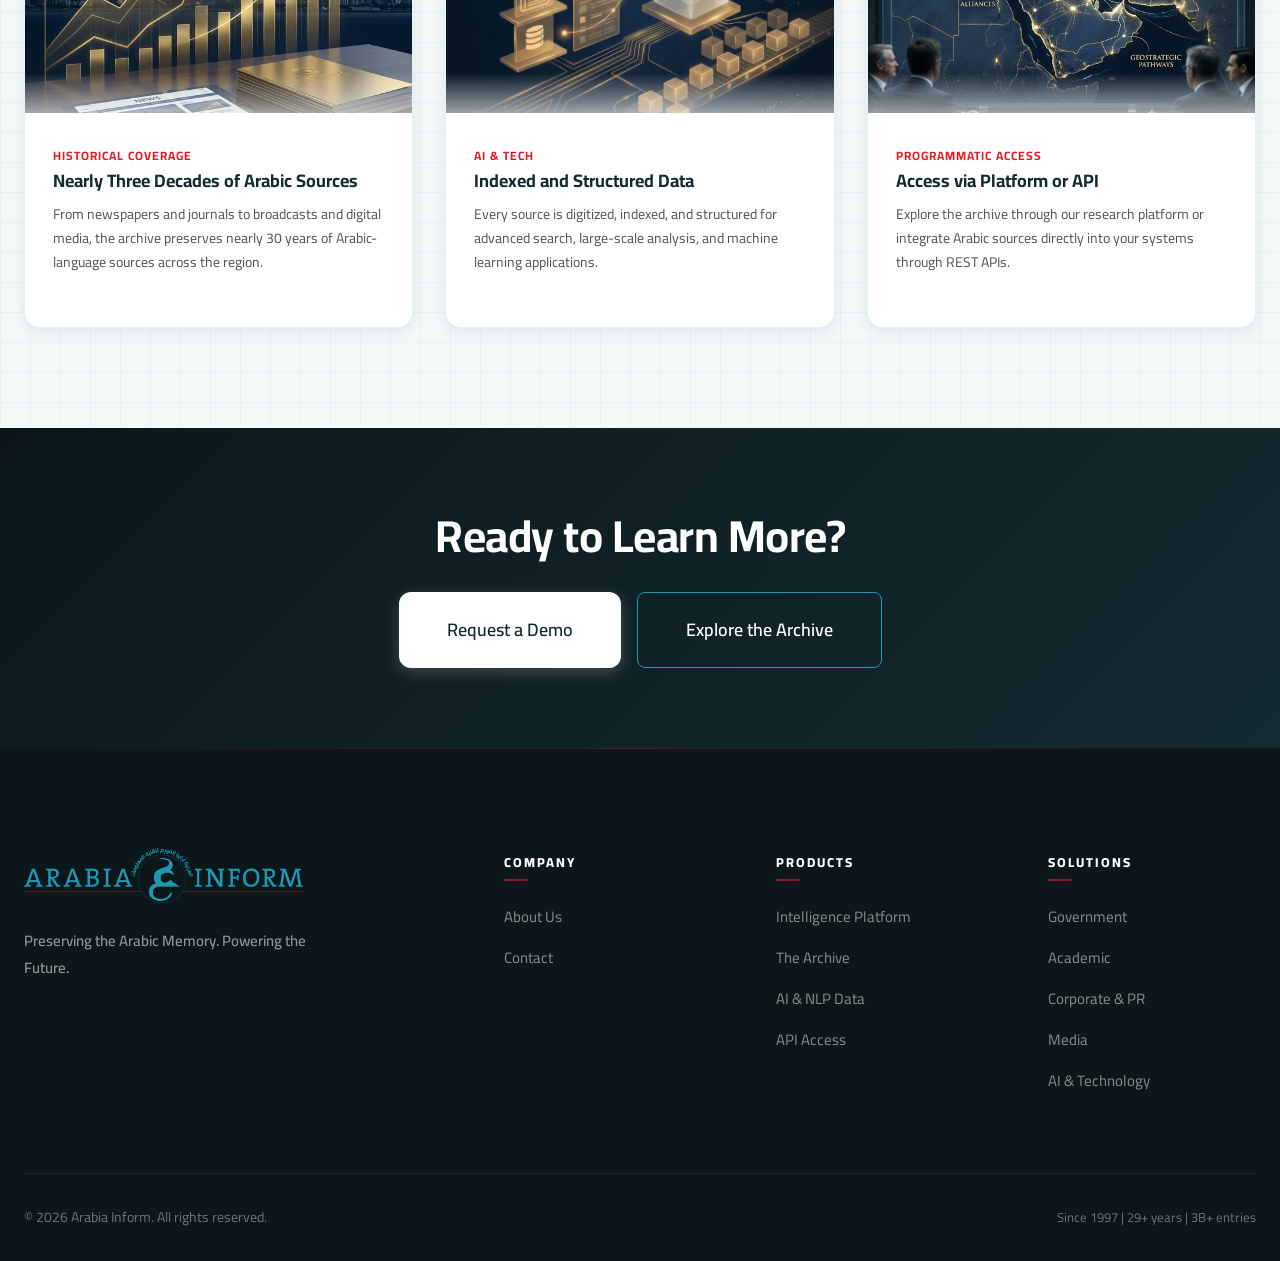
==== commit b8bbf4d0: "fix: comprehensive header responsiveness and intermediate desktop scaling" ====
--- a/index.html
+++ b/index.html
@@ -6,7 +6,7 @@
   <meta name="viewport" content="width=device-width, initial-scale=1.0">
   <title>Arabia Inform — The Arabic Memory Since 1997</title>
   <meta name="description" content="The world’s most continuous indexed archive of Arabic sources.">
-  <link rel="stylesheet" href="css/styles.css?v=3.5">
+  <link rel="stylesheet" href="css/styles.css?v=4.0">
   <script type="application/ld+json">
   {
     "@context": "https://schema.org",
--- a/css/styles.css
+++ b/css/styles.css
@@ -385,7 +385,7 @@
 
 /* Logo */
 .nav-brand {
-  min-width: 250px;
+  min-width: 200px;
   display: flex;
   align-items: center;
 }
@@ -400,12 +400,11 @@
   letter-spacing: 1.5px;
   flex-shrink: 0;
   white-space: nowrap;
-  padding-left: 12px;
+  padding-left: 0;
 }
 
 .nav-logo img {
-  height: 55px;
-  /* Increased by ~15% */
+  height: 55px; /* Base height */
   width: auto;
   max-width: 100%;
   display: block;
@@ -420,24 +419,35 @@
   display: flex;
   align-items: center;
   justify-content: center;
-  gap: 24px;
+  gap: clamp(12px, 1.8vw, 24px);
   height: 100%;
   flex: 1;
 }
 
 .nav-link {
   color: var(--white);
-  font-size: 14.5px;
+  font-size: 15px; /* Base size */
   font-weight: 500;
   position: relative;
   padding: 0;
   height: 88px;
   display: flex;
   align-items: center;
-  transition: color 0.2s ease, opacity 0.2s ease;
+  transition: color 0.2s ease, opacity 0.2s ease, font-size 0.2s ease;
   letter-spacing: 0.3px;
   white-space: nowrap;
   opacity: 0.8;
+}
+
+/* Intermediate Laptop Refinement */
+@media (max-width: 1400px) {
+  .nav-menu { gap: 16px !important; }
+  .nav-link { font-size: 13.5px !important; }
+  .nav-brand, .nav-actions { min-width: 180px !important; }
+}
+@media (max-width: 1320px) {
+  .nav-menu { gap: 12px !important; }
+  .nav-brand, .nav-actions { min-width: 150px !important; }
 }
 
 .nav-link:hover {
@@ -486,8 +496,8 @@
   display: flex;
   align-items: center;
   justify-content: flex-end;
-  min-width: 250px;
-  gap: 24px;
+  min-width: 200px;
+  gap: clamp(12px, 1.5vw, 24px);
 }
 
 /* Language Switch */
@@ -3306,14 +3316,18 @@
 /* ============================================
    RESPONSIVE OVERRIDES (Global)
    ============================================ */
-@media (max-width: 991px) {
-  /* Header & Navigation */
-  .header-wrapper .container { padding: 0 16px; }
+@media (max-width: 1200px) {
+  /* Header & Navigation Fixes */
+  .header-wrapper {
+    height: 72px !important; /* Compact tablet height enforced */
+  }
+
+  .header-wrapper .container { padding: 0 20px; }
   
   .nav-menu {
     position: fixed; top: 0; left: 0; width: 100%; height: 100vh;
     background: rgba(10, 24, 38, 0.98); backdrop-filter: blur(12px); -webkit-backdrop-filter: blur(12px);
-    flex-direction: column; align-items: flex-start; padding: 100px 24px 24px; gap: 8px;
+    flex-direction: column; align-items: flex-start; padding: 100px 24px 24px !important; gap: 8px;
     transform: translateY(-100%); opacity: 0; visibility: hidden; z-index: 998;
     transition: all 0.3s ease;
     overflow-y: auto;
@@ -3325,9 +3339,9 @@
   .nav-link { height: auto; font-size: 18px; padding: 16px 0; width: 100%; border-bottom: 1px solid rgba(255,255,255,0.05); }
   .nav-link::after { display: none; }
   .nav-hamburger { display: flex; z-index: 999; }
-  .nav-brand { min-width: unset; z-index: 999; flex: 1; max-width: 60%; }
+  .nav-brand { min-width: unset; z-index: 999; flex: 1; max-width: 50%; }
   .nav-logo { padding-left: 0; }
-  .nav-logo img { height: auto; width: 100%; max-width: 140px; }
+  .nav-logo img { height: 45px !important; width: auto !important; max-width: 130px; }
   .nav-actions { min-width: unset; gap: 12px; z-index: 999; justify-content: flex-end; }
 
   /* Language Toggle — show globe icon, hide text */
@@ -3481,6 +3495,15 @@
     }
   }
 
+  /* TABLET: 3-Column link layout */
+  @media (min-width: 768px) {
+    .footer-grid {
+      grid-template-columns: repeat(3, 1fr) !important;
+      gap: 48px 32px !important;
+    }
+  }
+
+
   .footer-brand {
     grid-column: 1 / -1 !important;
     text-align: center !important;
@@ -3506,12 +3529,21 @@
     border: none !important;
   }
   
-  /* Link Col 3 (Solutions) — make it full width or shift it */
+  /* Link Col 3 (Solutions) — Handling per device size */
   .footer-grid > div:nth-child(4) {
     grid-column: 1 / -1 !important;
     border-top: 1px solid rgba(255, 255, 255, 0.05) !important;
     padding-top: 40px !important;
     text-align: center !important;
+  }
+
+  @media (min-width: 768px) {
+    .footer-grid > div:nth-child(4) {
+      grid-column: auto !important;
+      border-top: none !important;
+      padding-top: 0 !important;
+      text-align: left !important;
+    }
   }
 
   /* Handle small screens for Solutions section */
@@ -3542,6 +3574,13 @@
   .footer-grid > div:nth-child(4) .footer-title::after {
     left: 50% !important;
     transform: translateX(-50%) !important;
+  }
+
+  @media (min-width: 768px) {
+    .footer-grid > div:nth-child(4) .footer-title::after {
+      left: 0 !important;
+      transform: none !important;
+    }
   }
 
   /* RTL Support for Mobile Grid */
@@ -3560,6 +3599,13 @@
     .rtl .footer-title::after {
       right: 50% !important;
       transform: translateX(50%) !important;
+    }
+  }
+
+  @media (min-width: 768px) {
+    .rtl .footer-grid > div:nth-child(4) .footer-title::after {
+      right: 0 !important;
+      transform: none !important;
     }
   }
 
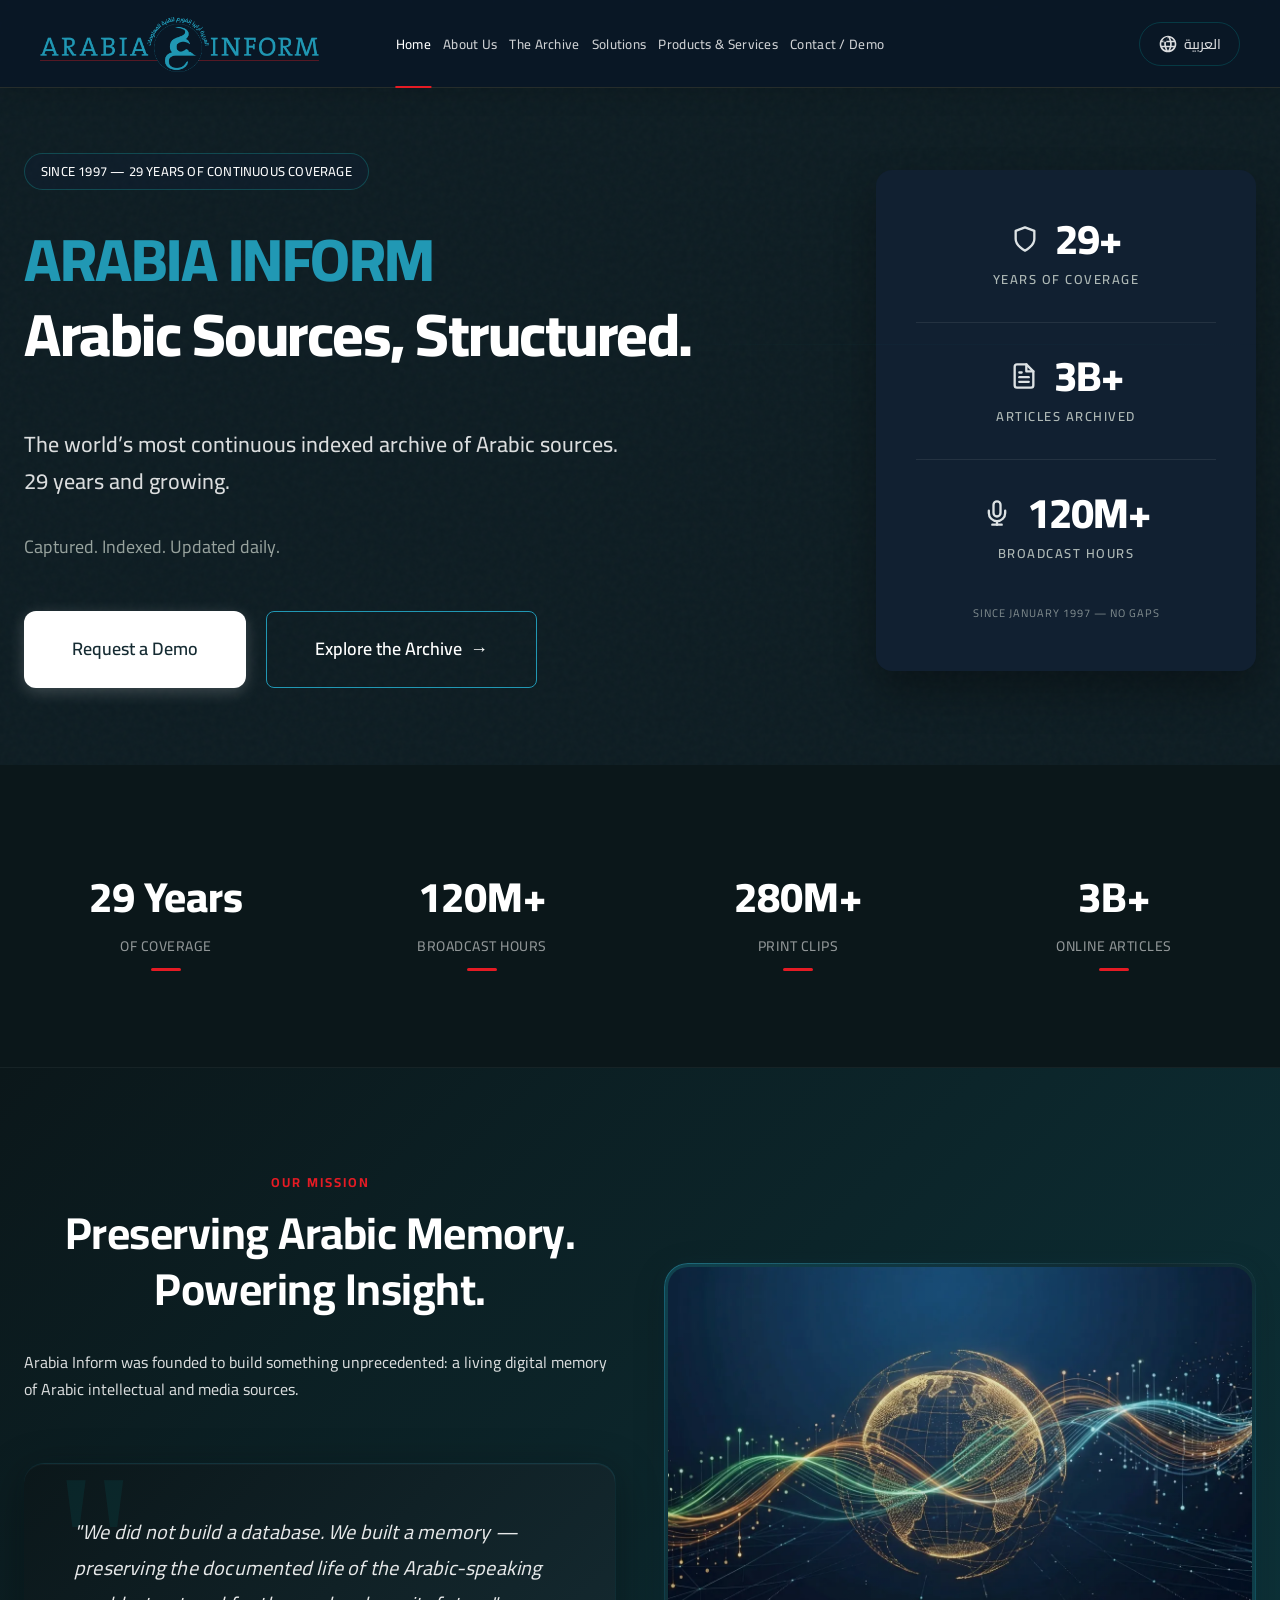
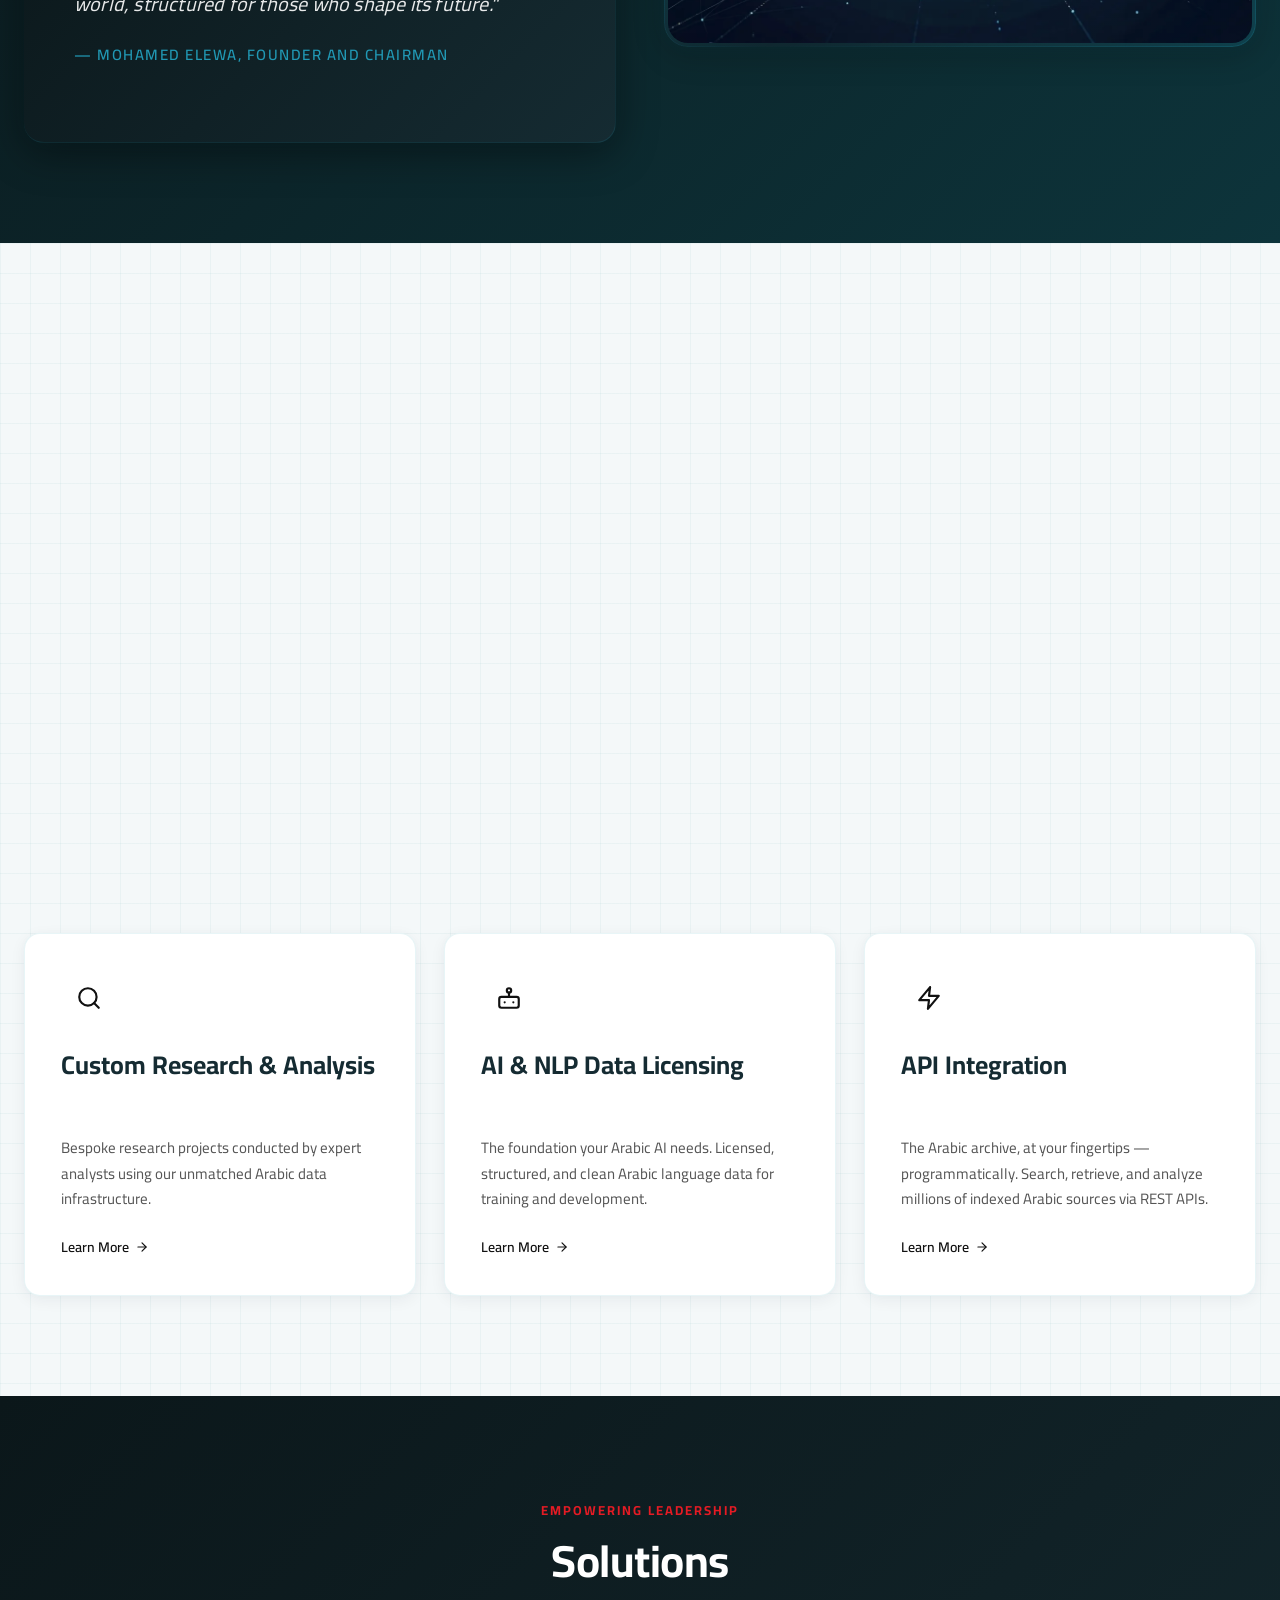
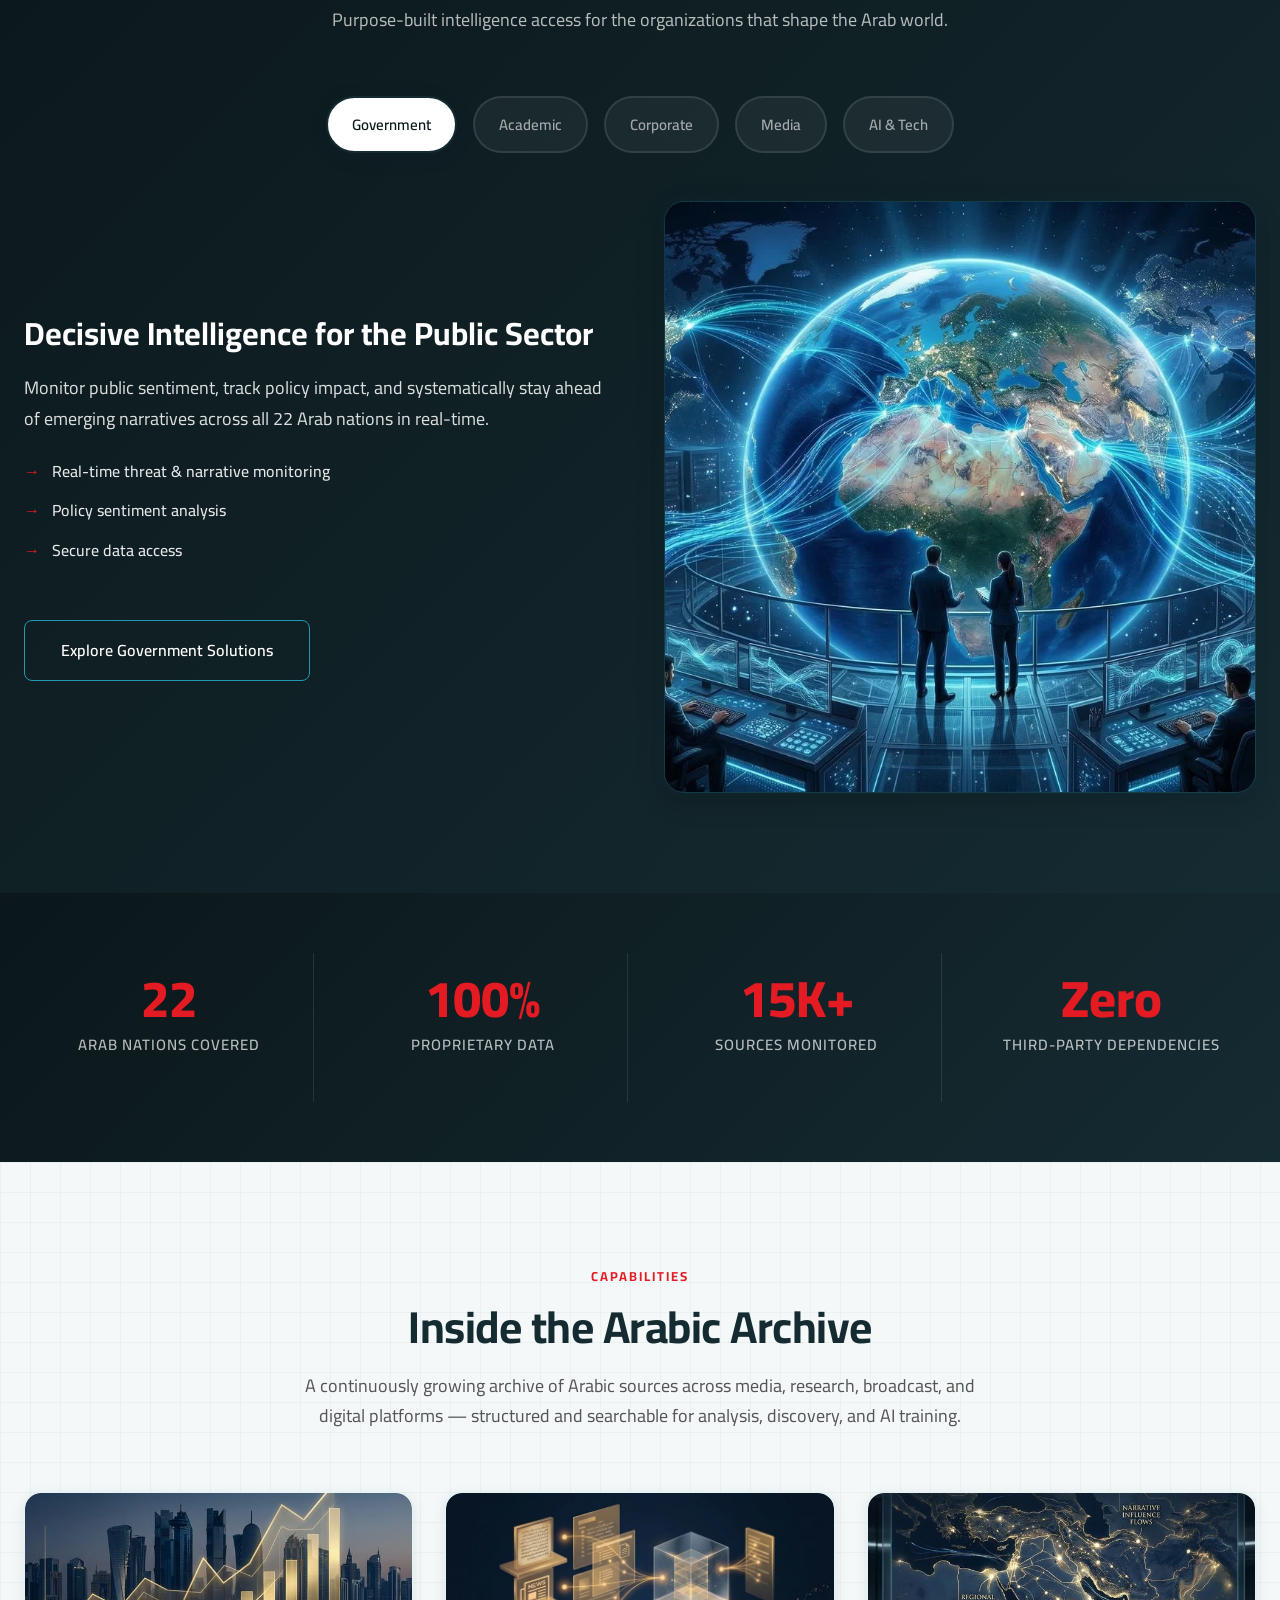
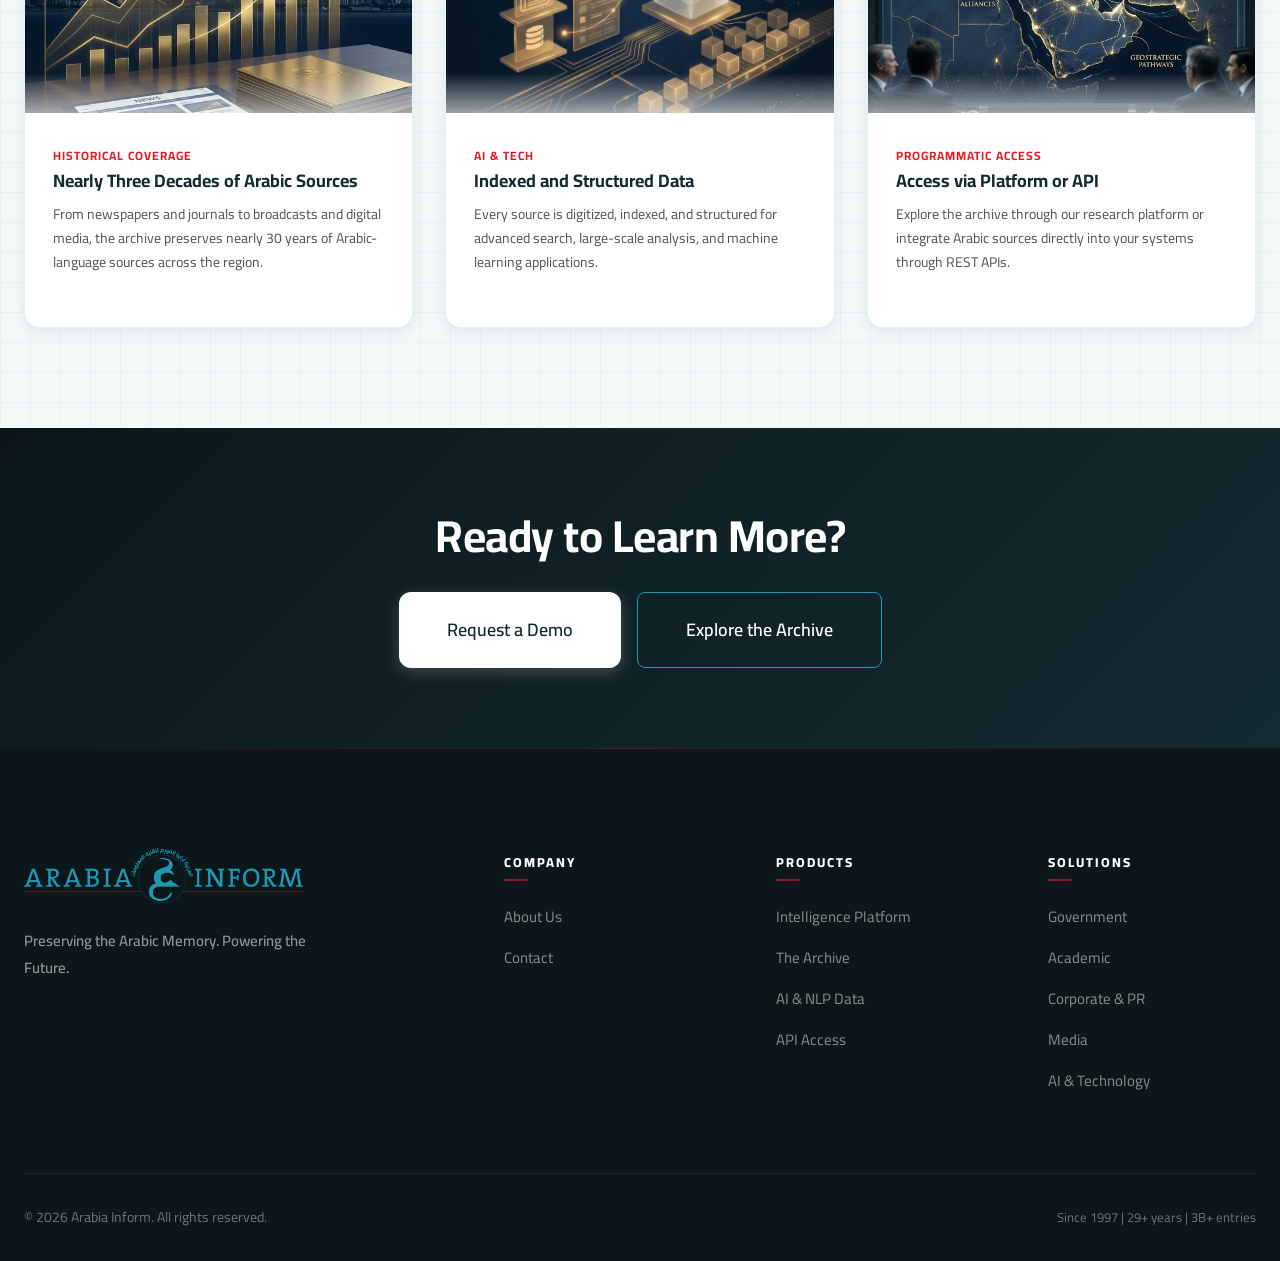
==== commit 43b19f1a: "refactor: replace header flex layout with structural 3-column grid for precise centering and overlap" ====
--- a/index.html
+++ b/index.html
@@ -6,7 +6,7 @@
   <meta name="viewport" content="width=device-width, initial-scale=1.0">
   <title>Arabia Inform — The Arabic Memory Since 1997</title>
   <meta name="description" content="The world’s most continuous indexed archive of Arabic sources.">
-  <link rel="stylesheet" href="css/styles.css?v=4.0">
+  <link rel="stylesheet" href="css/styles.css?v=4.1">
   <script type="application/ld+json">
   {
     "@context": "https://schema.org",
--- a/css/styles.css
+++ b/css/styles.css
@@ -375,9 +375,9 @@
 }
 
 .header-wrapper .container {
-  display: flex;
+  display: grid;
+  grid-template-columns: 1fr auto 1fr;
   align-items: center;
-  justify-content: space-between;
   width: 100%;
   height: 100%;
   padding: 0 40px;
@@ -385,9 +385,10 @@
 
 /* Logo */
 .nav-brand {
-  min-width: 200px;
   display: flex;
   align-items: center;
+  justify-content: flex-start;
+  z-index: 10;
 }
 
 .nav-logo {
@@ -419,9 +420,9 @@
   display: flex;
   align-items: center;
   justify-content: center;
-  gap: clamp(12px, 1.8vw, 24px);
+  gap: clamp(16px, 2vw, 24px);
   height: 100%;
-  flex: 1;
+  z-index: 10;
 }
 
 .nav-link {
@@ -465,30 +466,17 @@
   content: '';
   position: absolute;
   bottom: 0;
-  left: 0;
-  right: 0;
+  left: 50%;
+  width: 0;
   height: 2px;
   background: var(--gold);
-  transform: scaleX(0);
-  transform-origin: left;
-  transition: transform 0.2s cubic-bezier(0.4, 0, 0.2, 1);
-}
-
-.rtl .nav-link::after {
-  transform-origin: right;
-}
-
-.nav-link:hover::after {
-  transform: scaleX(1);
-}
-
+  transform: translateX(-50%);
+  transition: width 0.3s cubic-bezier(0.4, 0, 0.2, 1);
+}
+
+.nav-link:hover::after,
 .nav-link.active::after {
-  transform: scaleX(1);
-  transform-origin: left;
-}
-
-.rtl .nav-link.active::after {
-  transform-origin: right;
+  width: 100%;
 }
 
 /* Right actions */
@@ -496,8 +484,8 @@
   display: flex;
   align-items: center;
   justify-content: flex-end;
-  min-width: 200px;
   gap: clamp(12px, 1.5vw, 24px);
+  z-index: 10;
 }
 
 /* Language Switch */
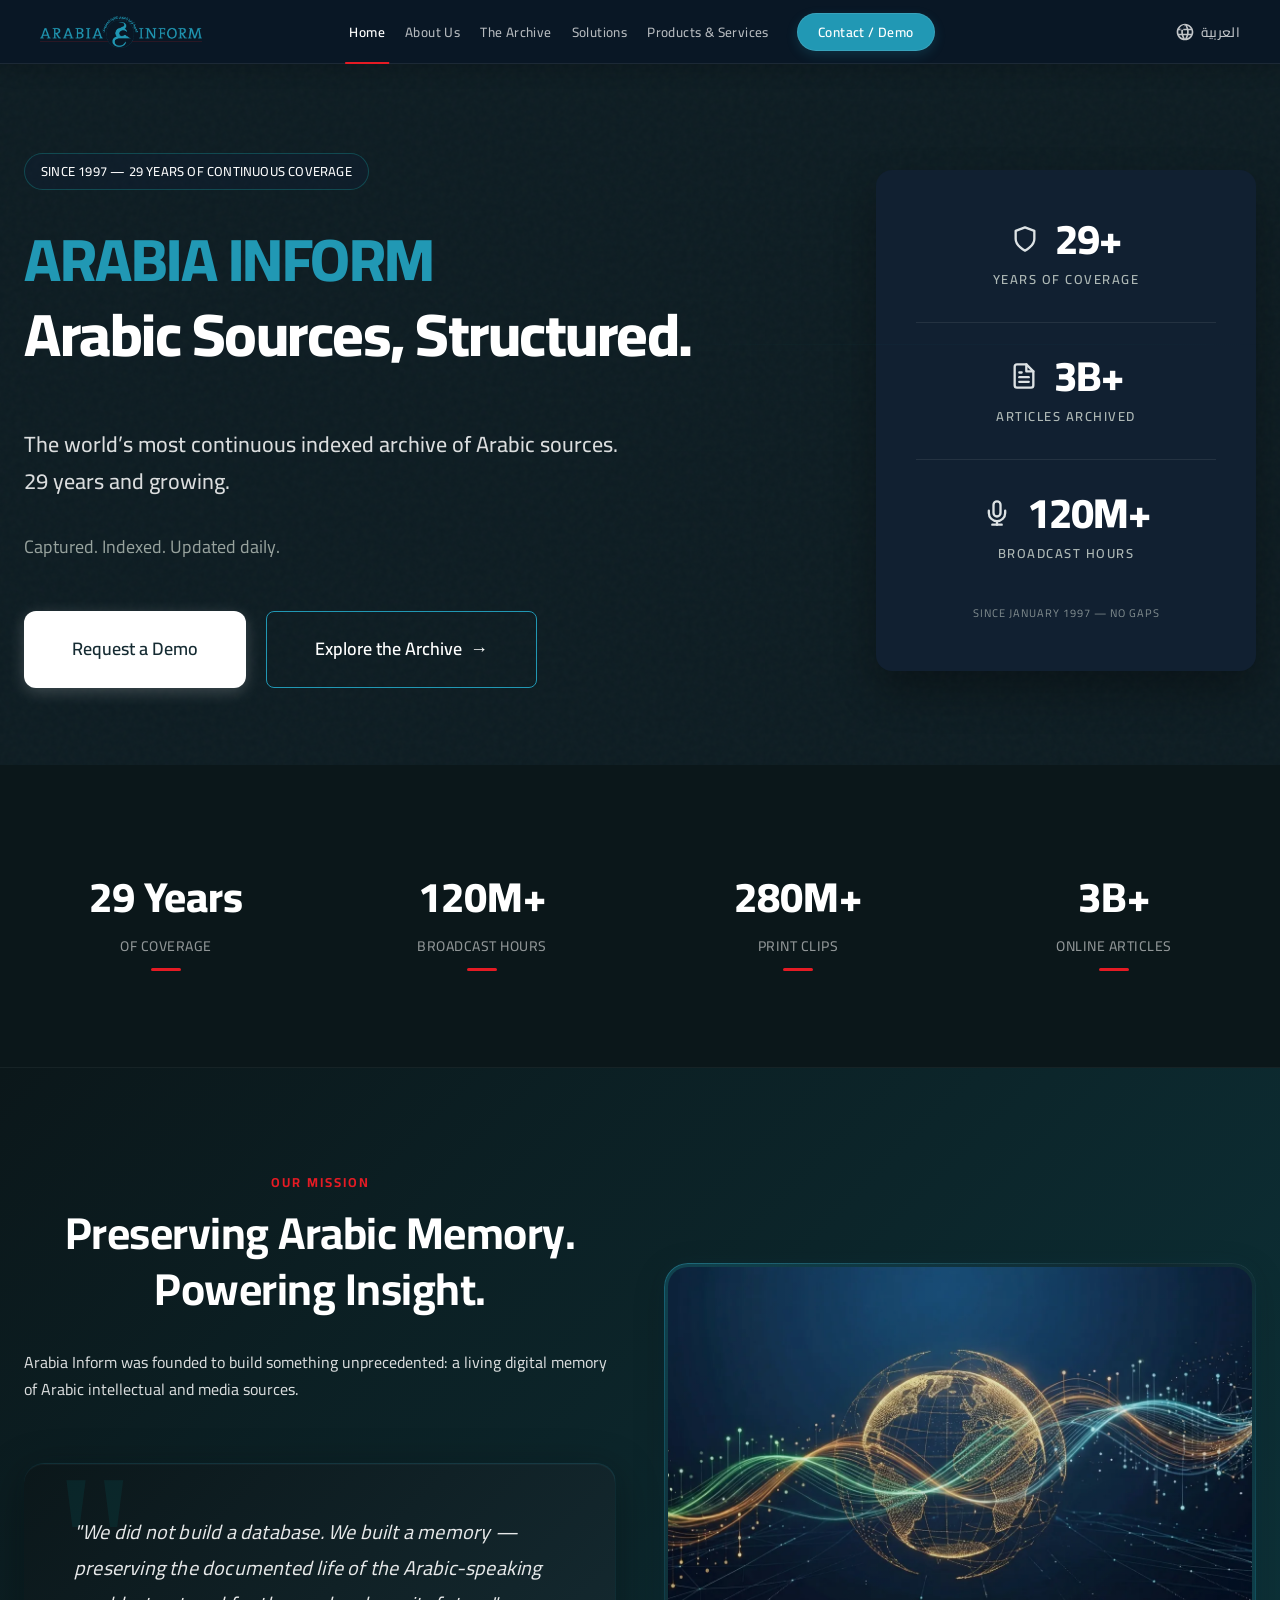
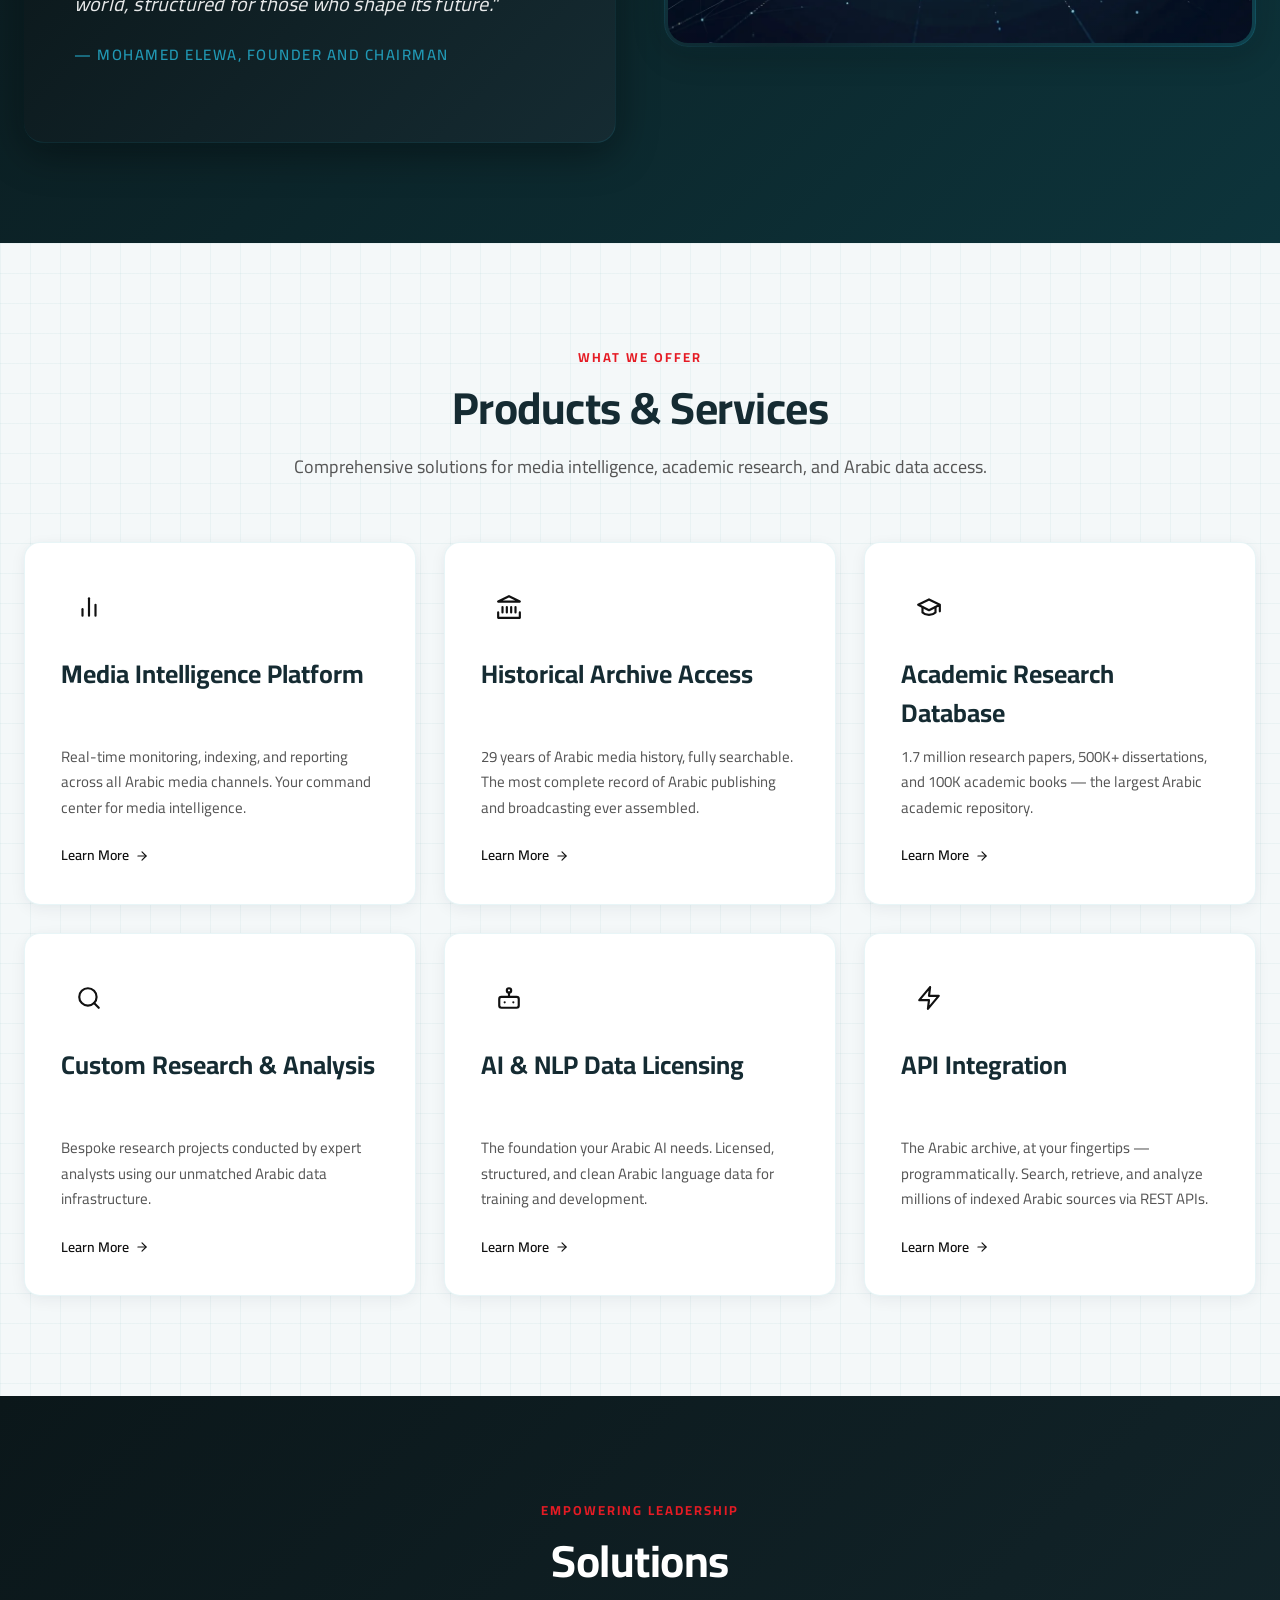
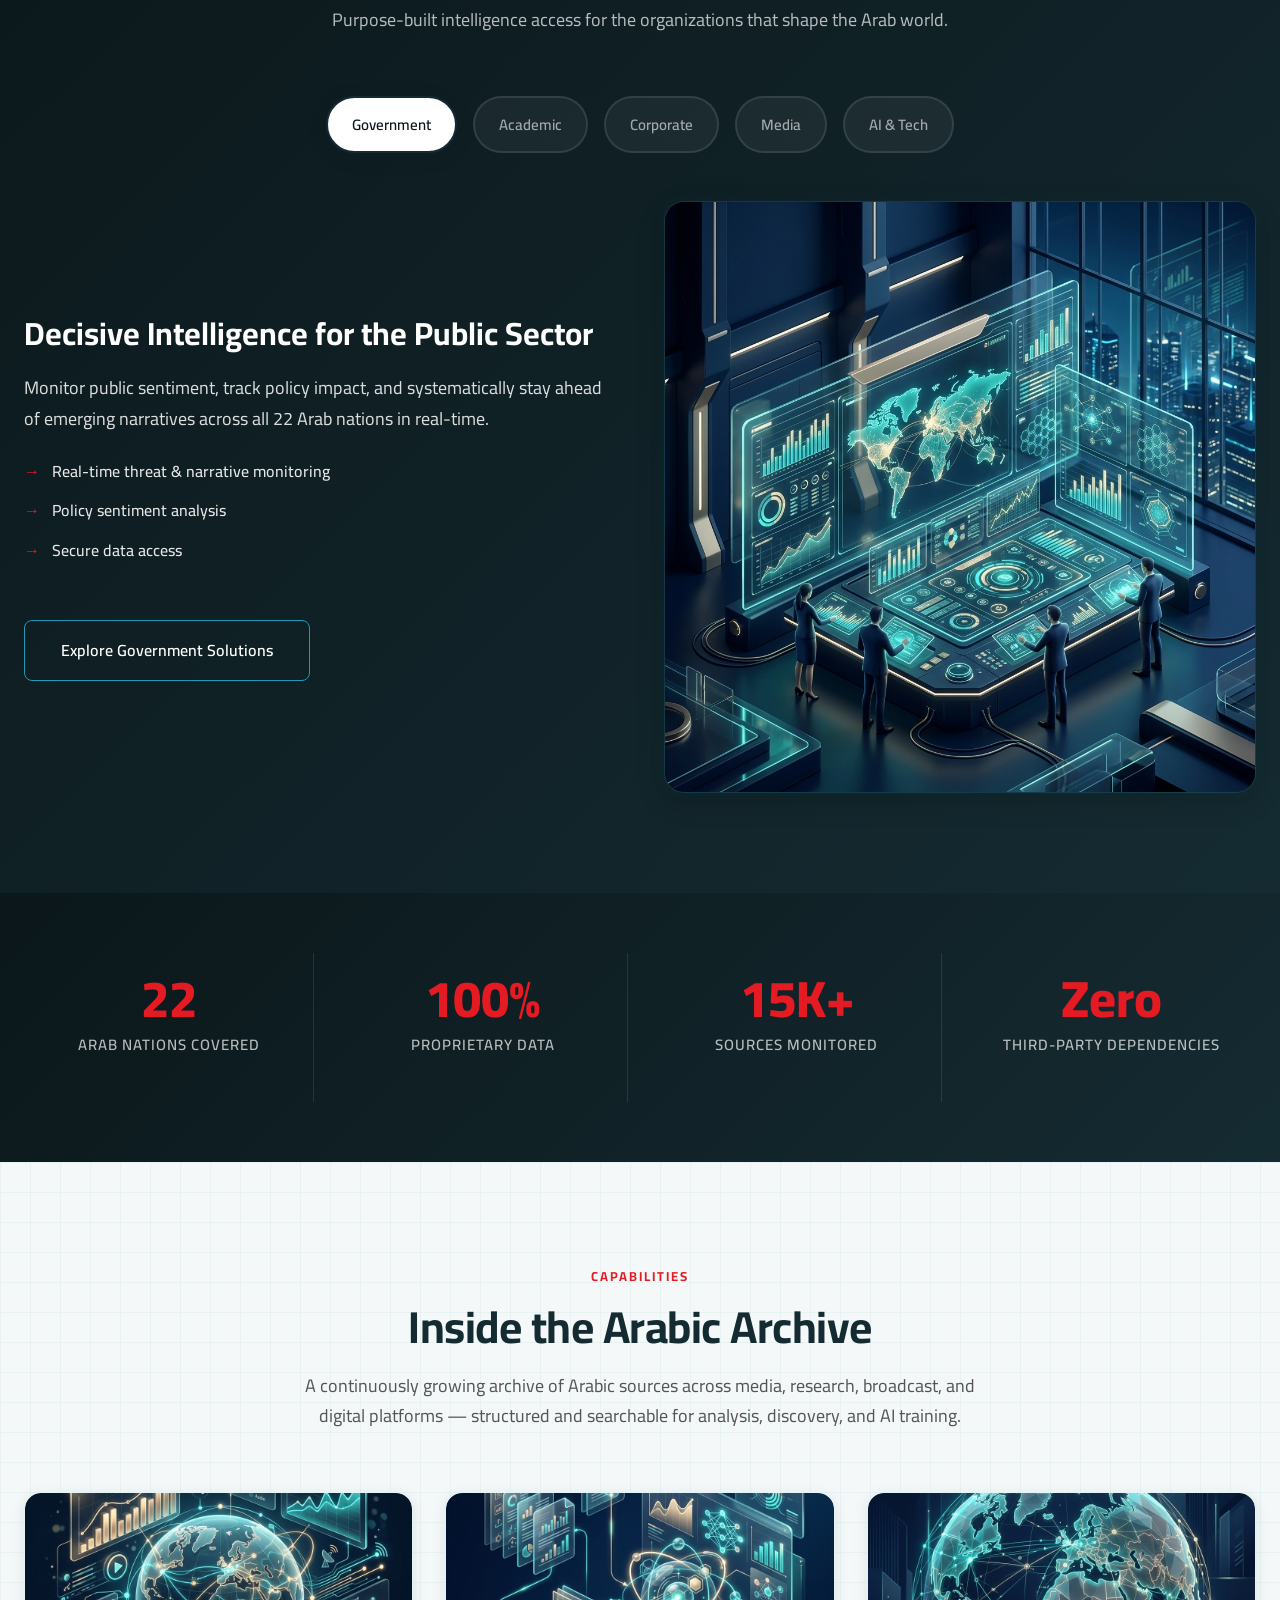
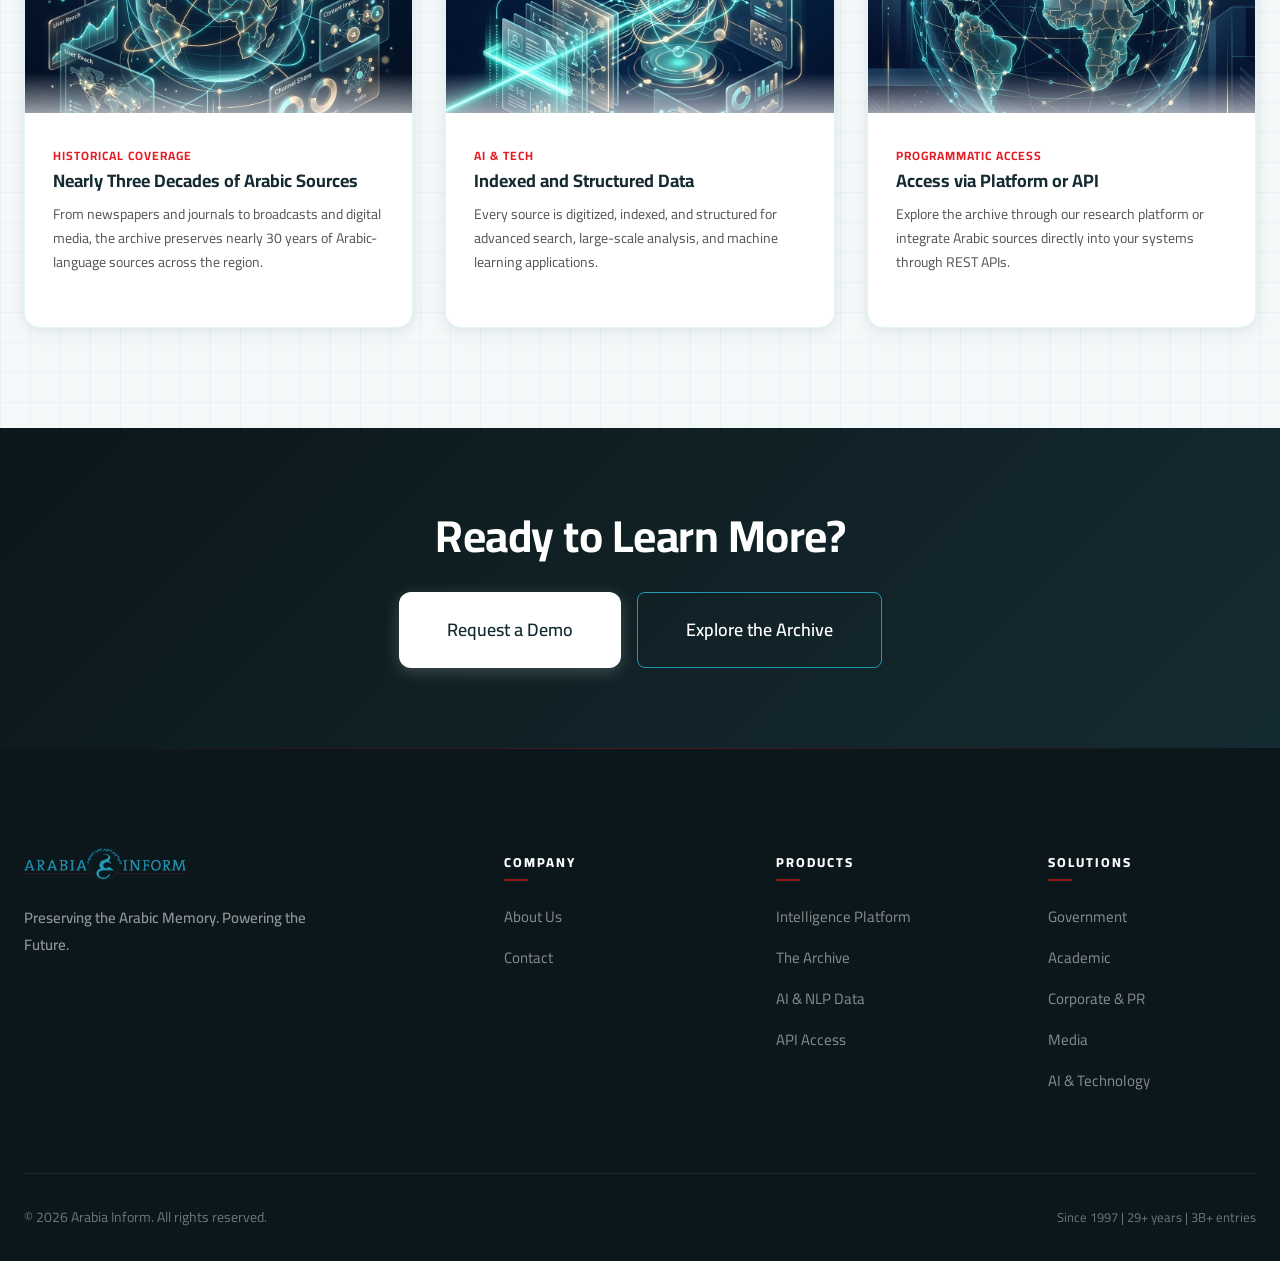
==== commit 4f484a0f: "fix: restore website content and unify imagery across platform" ====
--- a/index.html
+++ b/index.html
@@ -6,7 +6,7 @@
   <meta name="viewport" content="width=device-width, initial-scale=1.0">
   <title>Arabia Inform — The Arabic Memory Since 1997</title>
   <meta name="description" content="The world’s most continuous indexed archive of Arabic sources.">
-  <link rel="stylesheet" href="css/styles.css?v=4.1">
+  <link rel="stylesheet" href="css/styles.css?v=8.0">
   <script type="application/ld+json">
   {
     "@context": "https://schema.org",
@@ -388,7 +388,7 @@
                 <a href="solutions.html#government" class="btn btn-outline-intellectual mt-3">Explore Government Solutions</a>
               </div>
               <div style="grid-column: span 6">
-                <img src="images/solution_gov_new.webp" alt="Government Solutions" class="img-fluid rounded shadow-lg">
+                <img src="images/v2_solution_gov.png" alt="Government Solutions" class="img-fluid rounded shadow-lg">
               </div>
             </div>
           </div>
@@ -402,7 +402,7 @@
                 <a href="solutions.html#academic" class="btn btn-outline-intellectual mt-3">Explore Academic Solutions</a>
               </div>
               <div style="grid-column: span 6">
-                <img src="images/solution_academic_1772228361697.png" alt="Academic Solutions"
+                <img src="images/v2_solution_academic.png" alt="Academic Solutions"
                   class="img-fluid rounded shadow-lg">
               </div>
             </div>
@@ -417,7 +417,7 @@
                 <a href="solutions.html#corporate" class="btn btn-outline-intellectual mt-3">Explore Corporate Solutions</a>
               </div>
               <div style="grid-column: span 6">
-                <img src="images/solution_corp_1772228375068.png" alt="Corporate Solutions"
+                <img src="images/v2_solution_corp.png" alt="Corporate Solutions"
                   class="img-fluid rounded shadow-lg">
               </div>
             </div>
@@ -432,7 +432,7 @@
                 <a href="solutions.html#media" class="btn btn-outline-intellectual mt-3">Explore Media Solutions</a>
               </div>
               <div style="grid-column: span 6">
-                <img src="images/solution_media_1772228388835.png" alt="Media Solutions"
+                <img src="images/v2_solution_media.png" alt="Media Solutions"
                   class="img-fluid rounded shadow-lg">
               </div>
             </div>
@@ -447,7 +447,7 @@
                 <a href="solutions.html#ai" class="btn btn-outline-intellectual mt-3">Explore AI Solutions</a>
               </div>
               <div style="grid-column: span 6">
-                <img src="images/solution_ai_1772228403316.png" alt="AI Solutions" class="img-fluid rounded shadow-lg">
+                <img src="images/v2_solution_ai.png" alt="AI Solutions" class="img-fluid rounded shadow-lg">
               </div>
             </div>
           </div>
@@ -493,7 +493,7 @@
         <!-- Blog Card 1 -->
         <div class="blog-card reveal" style="grid-column: span 4;">
           <div class="blog-image-wrapper">
-            <img src="images/insight_media_trends_1772058352350.png" alt="Insight image">
+            <img src="images/v2_insight_media_trends.png" alt="Insight image">
           </div>
           <div class="blog-card-body">
             <span class="blog-card-category text-crimson fw-bold text-uppercase">HISTORICAL COVERAGE</span>
@@ -505,7 +505,7 @@
         <!-- Blog Card 2 -->
         <div class="blog-card reveal" style="grid-column: span 4; transition-delay: 0.1s;">
           <div class="blog-image-wrapper">
-            <img src="images/capability_ai_tech.webp" alt="Insight image">
+            <img src="images/v2_insight_ai_docs.png" alt="Insight image">
           </div>
           <div class="blog-card-body">
             <span class="blog-card-category text-crimson fw-bold text-uppercase">AI & TECH</span>
@@ -517,7 +517,7 @@
         <!-- Blog Card 3 -->
         <div class="blog-card reveal" style="grid-column: span 4; transition-delay: 0.2s;">
           <div class="blog-image-wrapper">
-            <img src="images/insight_geopolitics_1772058505578.png" alt="Insight image">
+            <img src="images/v2_insight_geopolitics.png" alt="Insight image">
           </div>
           <div class="blog-card-body">
             <span class="blog-card-category text-crimson fw-bold text-uppercase">PROGRAMMATIC ACCESS</span>
--- a/css/styles.css
+++ b/css/styles.css
@@ -362,16 +362,15 @@
   left: 0;
   right: 0;
   z-index: 1000;
-  background: rgba(10, 24, 38, 0.95);
-  backdrop-filter: blur(12px);
-  -webkit-backdrop-filter: blur(12px);
-  border-bottom: 1px solid rgba(200, 168, 75, 0.15);
-  /* Gold divider */
-  height: 88px;
+  background: rgba(10, 24, 38, 0.98);
+  backdrop-filter: blur(16px);
+  -webkit-backdrop-filter: blur(16px);
+  border-bottom: 1px solid rgba(255, 255, 255, 0.08); /* Clean institutional border */
+  height: 64px; /* SaaS-premium compact height */
   display: flex;
   align-items: center;
-  transition: all 0.2s cubic-bezier(0.4, 0, 0.2, 1);
-  box-shadow: 0 4px 24px rgba(0, 0, 0, 0.15);
+  transition: all 0.3s cubic-bezier(0.4, 0, 0.2, 1);
+  box-shadow: 0 4px 20px rgba(0, 0, 0, 0.2);
 }
 
 .header-wrapper .container {
@@ -405,7 +404,7 @@
 }
 
 .nav-logo img {
-  height: 55px; /* Base height */
+  height: 32px; /* Precision scale for text alignment */
   width: auto;
   max-width: 100%;
   display: block;
@@ -427,17 +426,17 @@
 
 .nav-link {
   color: var(--white);
-  font-size: 15px; /* Base size */
+  font-size: 14px; /* Sharp professional size */
   font-weight: 500;
   position: relative;
-  padding: 0;
-  height: 88px;
+  padding: 0 4px;
+  height: 64px;
   display: flex;
   align-items: center;
-  transition: color 0.2s ease, opacity 0.2s ease, font-size 0.2s ease;
-  letter-spacing: 0.3px;
+  transition: all 0.2s ease;
+  letter-spacing: 0.4px;
   white-space: nowrap;
-  opacity: 0.8;
+  opacity: 0.7; /* Hierarchy: Unfocused links */
 }
 
 /* Intermediate Laptop Refinement */
@@ -451,14 +450,47 @@
   .nav-brand, .nav-actions { min-width: 150px !important; }
 }
 
-.nav-link:hover {
-  opacity: 1;
-}
-
-/* Active: white text + gold underline */
+/* Hierarchy Distinctions */
+.nav-link:hover,
 .nav-link.active {
   opacity: 1;
-  font-weight: 500;
+}
+
+.nav-link.active {
+  font-weight: 600;
+}
+
+/* CTA Styling for Contact - Premium Teal Button */
+.nav-link[href*="contact"] {
+  background: var(--primary-teal);
+  color: var(--white) !important;
+  height: 38px !important; /* Fixed button height */
+  padding: 0 20px !important;
+  border-radius: 50px;
+  font-weight: 600 !important;
+  opacity: 1 !important;
+  margin-left: 12px;
+  display: flex;
+  align-items: center;
+  justify-content: center;
+  box-shadow: 0 4px 12px rgba(33, 152, 180, 0.2);
+  border: 1px solid rgba(255, 255, 255, 0.1);
+}
+
+.nav-link[href*="contact"]:hover {
+  background: #1a7a91;
+  transform: translateY(-1px);
+  box-shadow: 0 6px 16px rgba(33, 152, 180, 0.3);
+}
+
+.nav-link[href*="contact"]::after {
+  display: none !important; /* No underline for button style */
+}
+
+/* RTL adjustment for CTA margin */
+.rtl .nav-link[href*="contact"] {
+  margin-left: 0;
+  margin-right: 12px;
 }
 
 /* Underline effect */
@@ -488,22 +520,27 @@
   z-index: 10;
 }
 
-/* Language Switch */
+/* Language Switch — Integrated Style */
 .lang-toggle {
   display: flex;
   align-items: center;
   justify-content: center;
   color: var(--white);
-  font-size: 14px;
+  font-size: 13.5px;
   font-weight: 500;
   cursor: pointer;
-  padding: 8px 18px;
-  border: 1px solid rgba(0, 158, 160, 0.3);
-  border-radius: 30px;
+  padding: 0;
+  border: none;
   background: transparent;
   transition: all 0.2s ease;
   font-family: inherit;
-  opacity: 0.85;
+  opacity: 0.75;
+  letter-spacing: 0.3px;
+}
+
+.lang-toggle:hover {
+  opacity: 1;
+  color: var(--gold);
 }
 
 .lang-toggle svg {
@@ -3305,32 +3342,36 @@
    RESPONSIVE OVERRIDES (Global)
    ============================================ */
 @media (max-width: 1200px) {
-  /* Header & Navigation Fixes */
+  /* Systematic Responsive Header */
   .header-wrapper {
-    height: 72px !important; /* Compact tablet height enforced */
-  }
-
-  .header-wrapper .container { padding: 0 20px; }
+    height: 60px !important;
+  }
+
+  .header-wrapper .container { 
+    padding: 0 24px;
+    grid-template-columns: auto 1fr auto !important; /* Pin Brand & Actions to edges */
+    gap: 16px;
+  }
   
   .nav-menu {
     position: fixed; top: 0; left: 0; width: 100%; height: 100vh;
-    background: rgba(10, 24, 38, 0.98); backdrop-filter: blur(12px); -webkit-backdrop-filter: blur(12px);
-    flex-direction: column; align-items: flex-start; padding: 100px 24px 24px !important; gap: 8px;
+    background: rgba(10, 24, 38, 0.99); backdrop-filter: blur(20px); -webkit-backdrop-filter: blur(20px);
+    flex-direction: column; align-items: flex-start; padding: 100px 32px 32px !important; gap: 8px;
     transform: translateY(-100%); opacity: 0; visibility: hidden; z-index: 998;
-    transition: all 0.3s ease;
+    transition: all 0.4s cubic-bezier(0.4, 0, 0.2, 1);
     overflow-y: auto;
   }
   
-  .header-wrapper.scrolled .nav-menu { top: 0; height: 100vh; padding-top: 84px; }
+  .header-wrapper.scrolled .nav-menu { top: 0; height: 100vh; padding-top: 80px; }
   .nav-menu.open { transform: translateY(0); opacity: 1; visibility: visible; }
   
-  .nav-link { height: auto; font-size: 18px; padding: 16px 0; width: 100%; border-bottom: 1px solid rgba(255,255,255,0.05); }
+  .nav-link { height: auto; font-size: 18px; padding: 16px 0; width: 100%; border-bottom: 1px solid rgba(255,255,255,0.05); opacity: 1; }
   .nav-link::after { display: none; }
-  .nav-hamburger { display: flex; z-index: 999; }
-  .nav-brand { min-width: unset; z-index: 999; flex: 1; max-width: 50%; }
+  .nav-hamburger { display: flex; z-index: 999; margin-left: 8px; }
+  .nav-brand { min-width: auto; z-index: 999; flex: 0; justify-content: flex-start; }
   .nav-logo { padding-left: 0; }
-  .nav-logo img { height: 45px !important; width: auto !important; max-width: 130px; }
-  .nav-actions { min-width: unset; gap: 12px; z-index: 999; justify-content: flex-end; }
+  .nav-logo img { height: 28px !important; width: auto !important; }
+  .nav-actions { min-width: auto; gap: 16px; z-index: 999; justify-content: flex-end; flex: 1; }
 
   /* Language Toggle — show globe icon, hide text */
   .lang-toggle { 
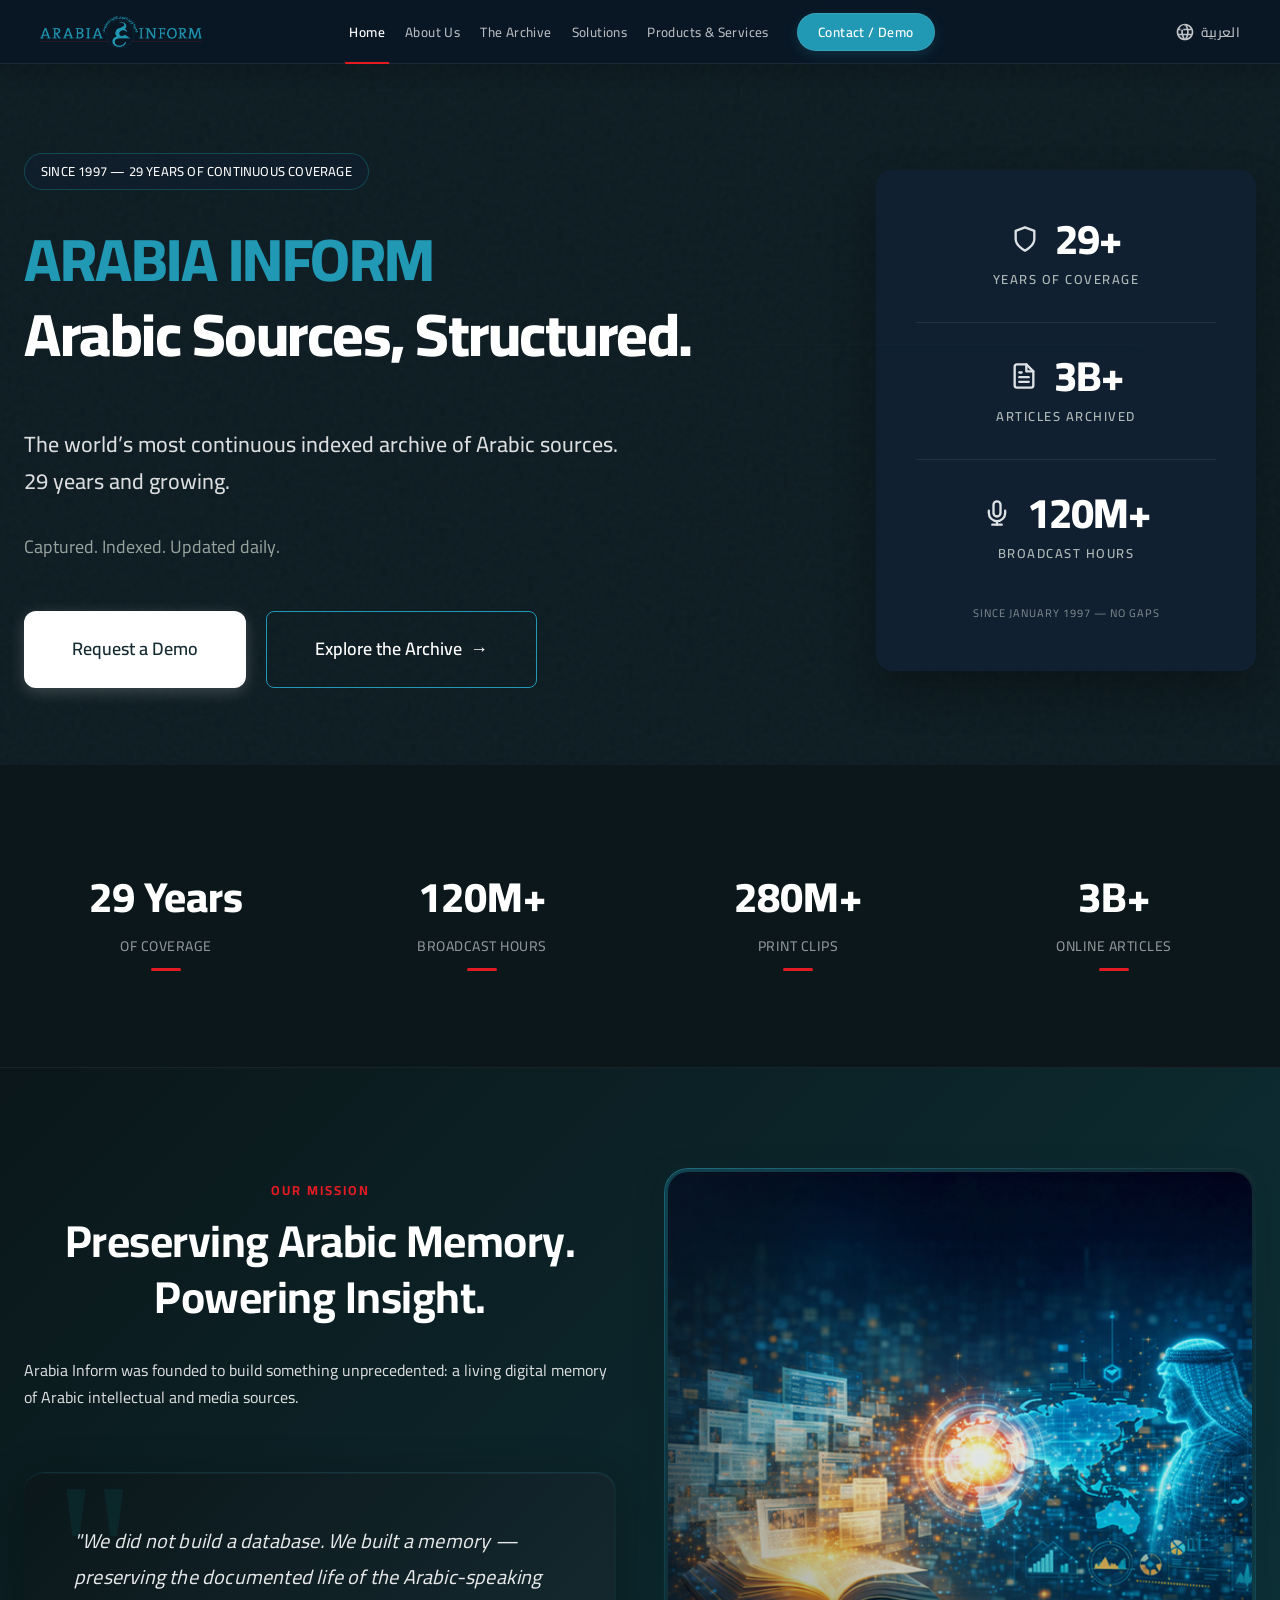
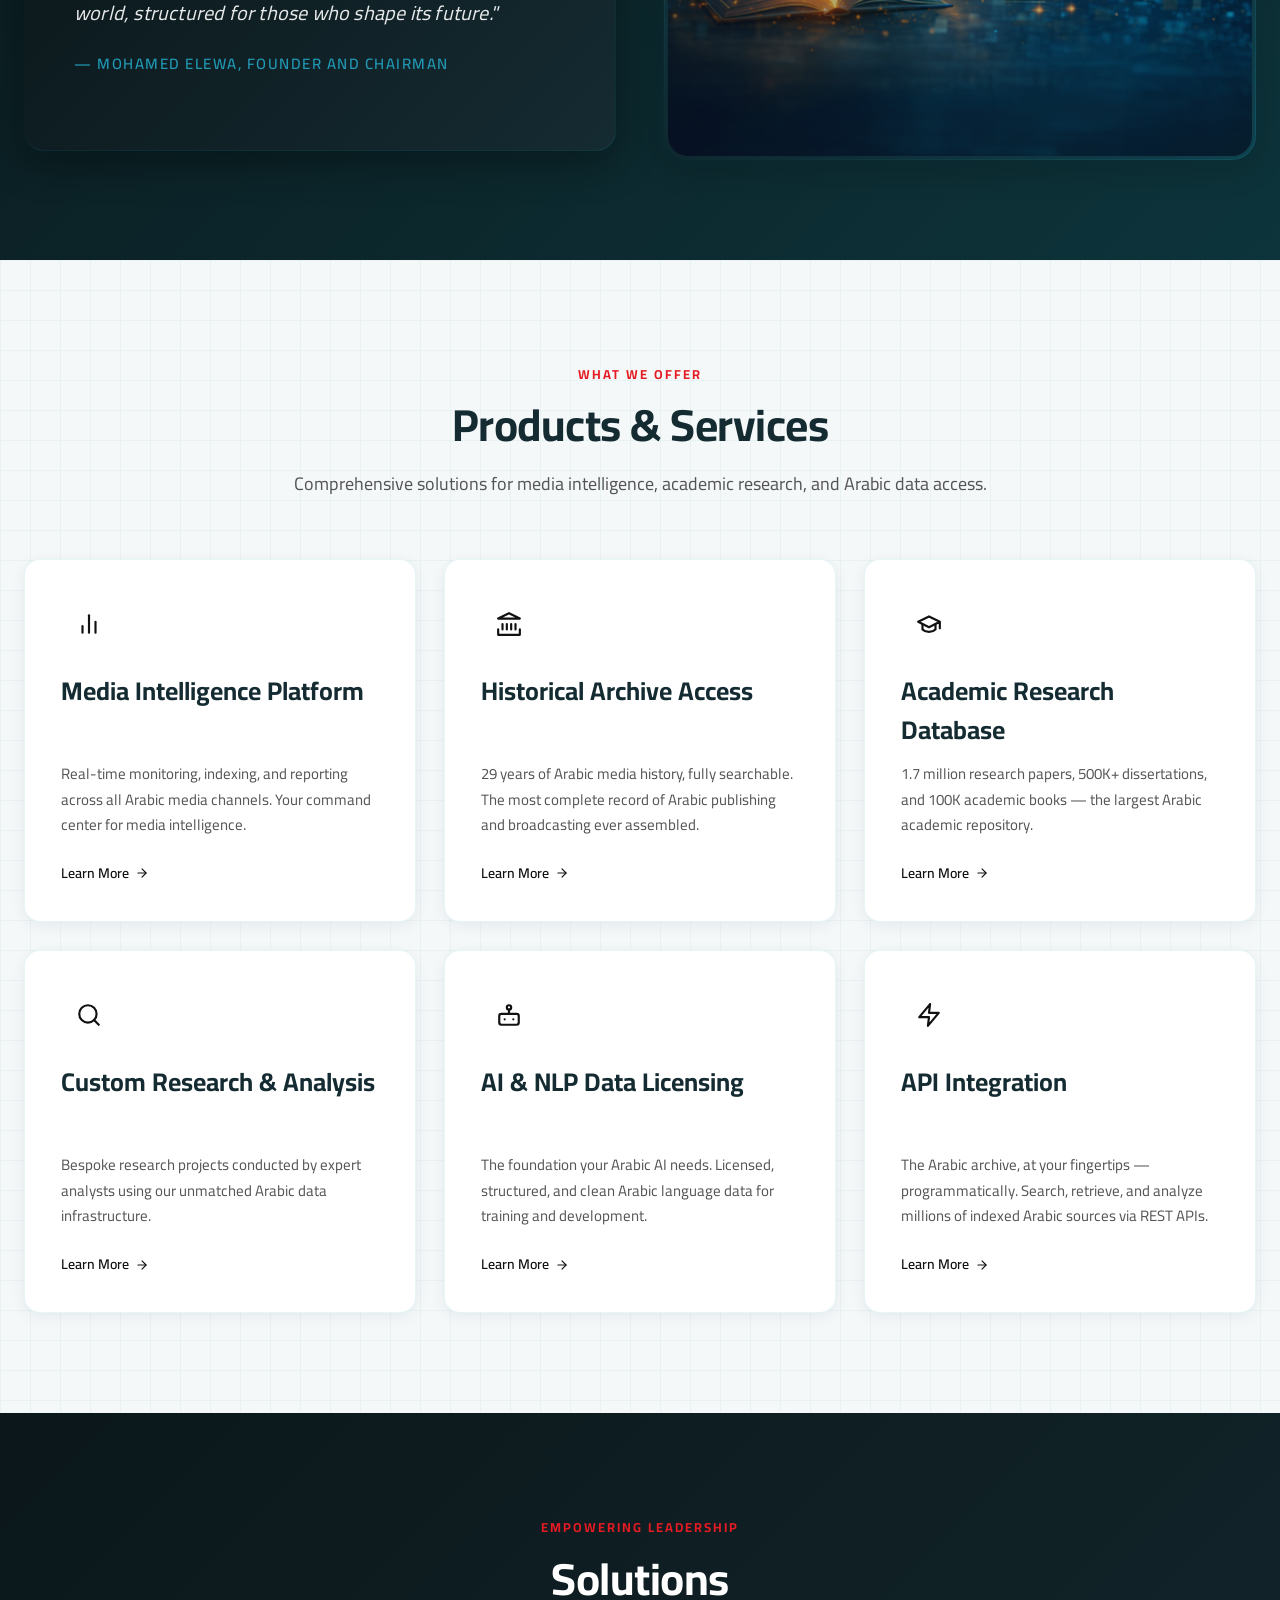
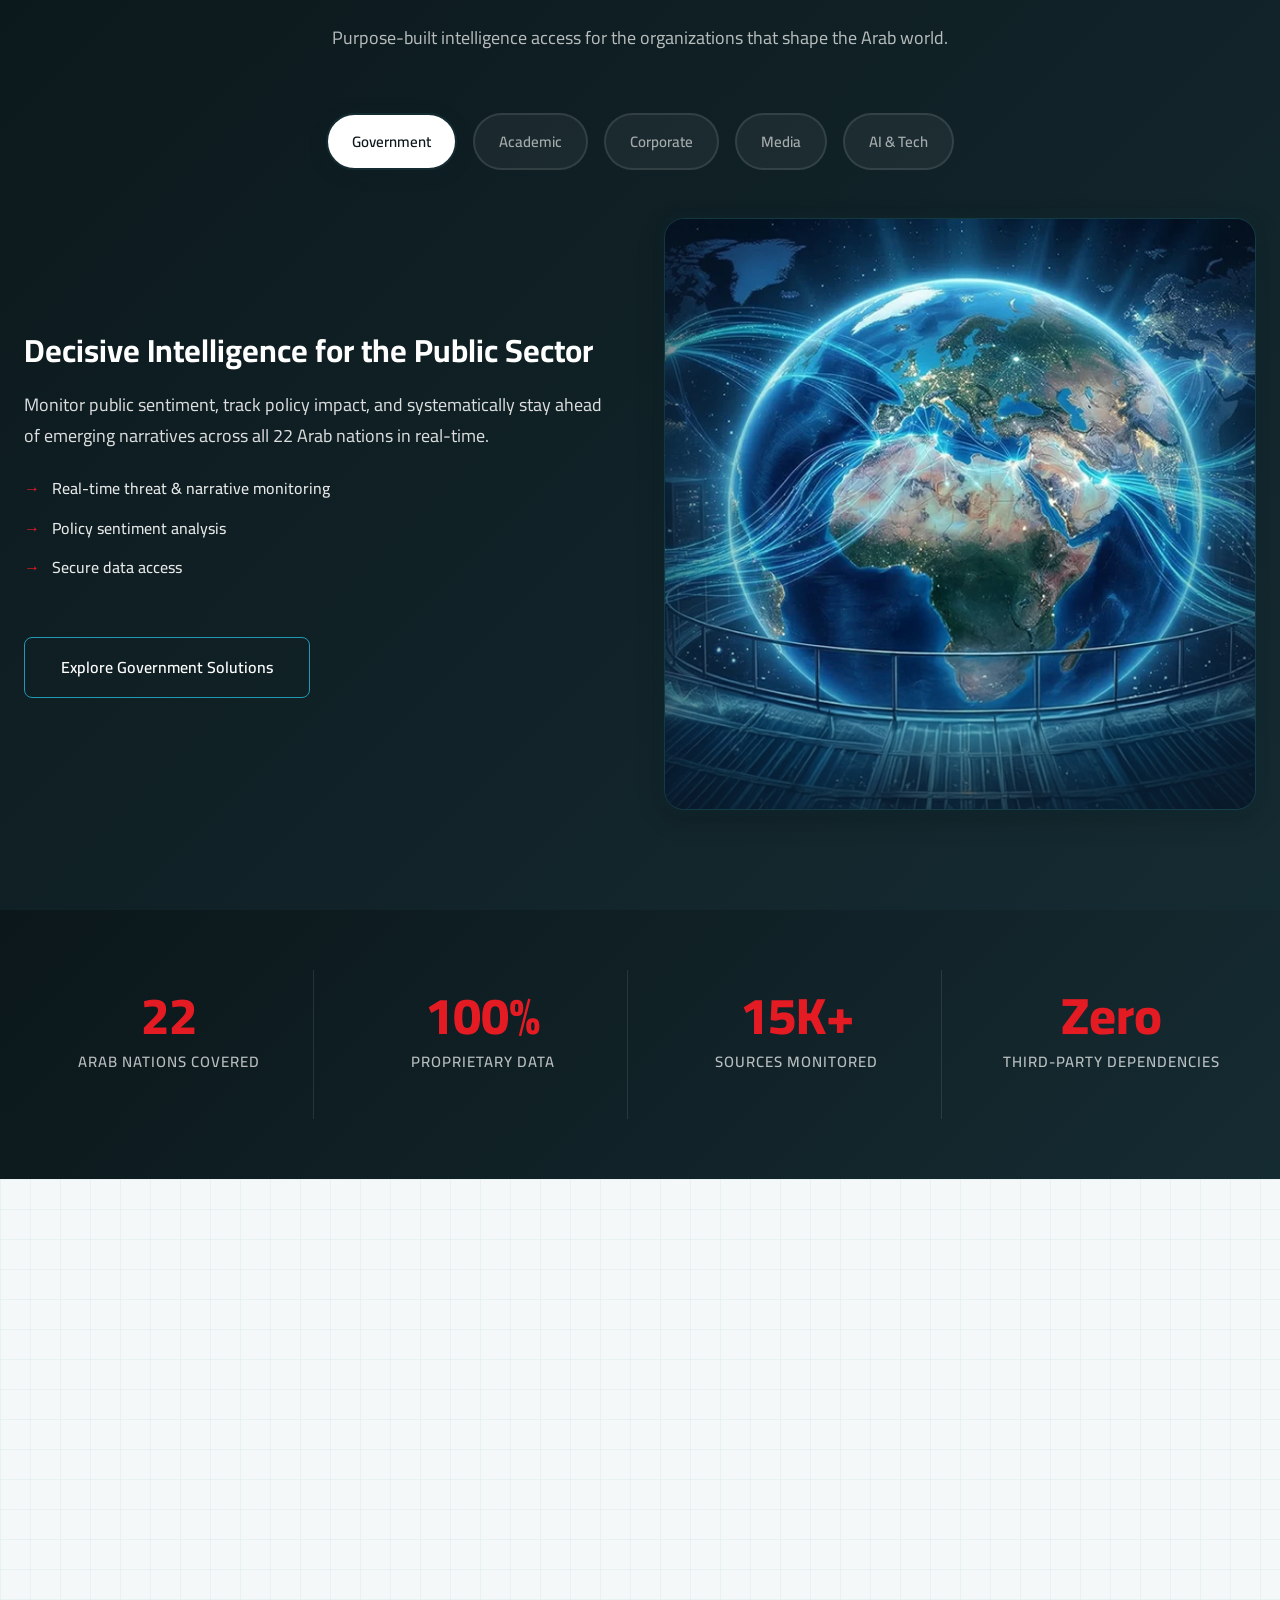
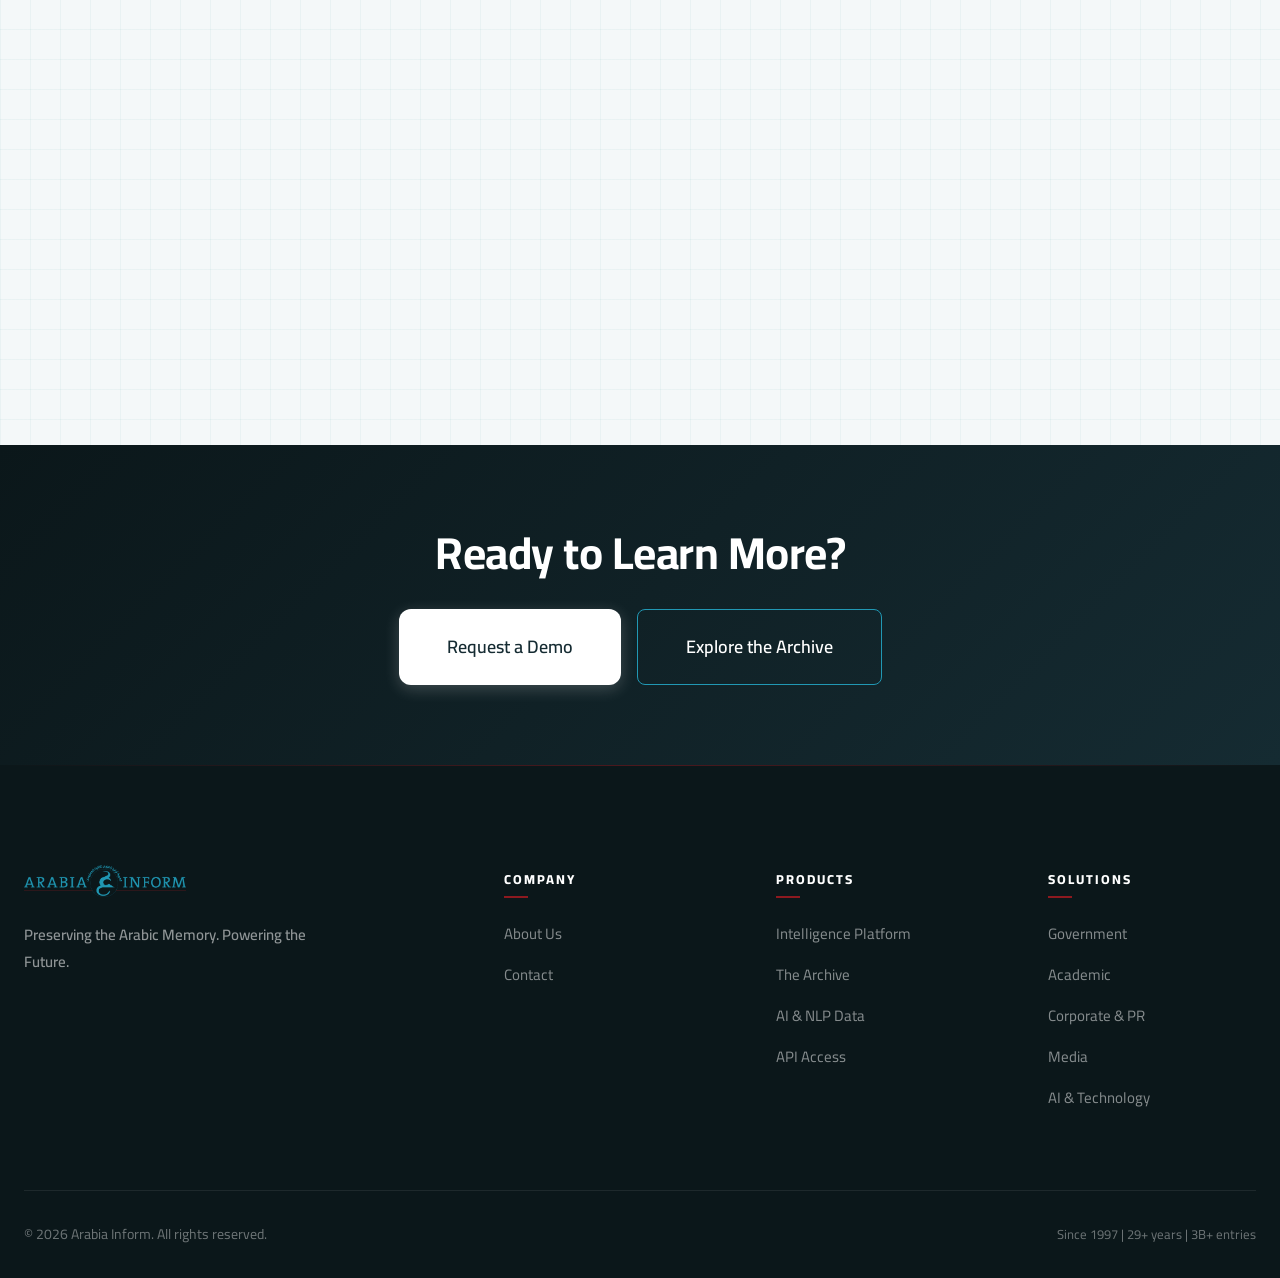
==== commit 225219a9: "chore: intelligently replaced placeholder site images with user-provided local assets from D:\Almota" ====
--- a/index.html
+++ b/index.html
@@ -217,7 +217,7 @@
             <div class="map-dots"></div>
             <div class="map-connection"></div>
             <!-- Placeholder for map/flow image -->
-            <img src="images/mission_globe_final.webp" alt="Data flow visualization"
+            <img src="images/Preserving%20Arabic%20Memory.png" alt="Data flow visualization"
               style="border-radius: var(--radius-lg); box-shadow: var(--shadow-xl); opacity: 0.9;">
           </div>
         </div>
@@ -388,7 +388,7 @@
                 <a href="solutions.html#government" class="btn btn-outline-intellectual mt-3">Explore Government Solutions</a>
               </div>
               <div style="grid-column: span 6">
-                <img src="images/v2_solution_gov.png" alt="Government Solutions" class="img-fluid rounded shadow-lg">
+                <img src="images/Decisive%20Intelligence%20for%20the%20Public%20Sector.png" alt="Government Solutions" class="img-fluid rounded shadow-lg">
               </div>
             </div>
           </div>
@@ -402,7 +402,7 @@
                 <a href="solutions.html#academic" class="btn btn-outline-intellectual mt-3">Explore Academic Solutions</a>
               </div>
               <div style="grid-column: span 6">
-                <img src="images/v2_solution_academic.png" alt="Academic Solutions"
+                <img src="images/Historical%20Archive%20Access.png" alt="Academic Solutions"
                   class="img-fluid rounded shadow-lg">
               </div>
             </div>
@@ -417,7 +417,7 @@
                 <a href="solutions.html#corporate" class="btn btn-outline-intellectual mt-3">Explore Corporate Solutions</a>
               </div>
               <div style="grid-column: span 6">
-                <img src="images/v2_solution_corp.png" alt="Corporate Solutions"
+                <img src="images/Custom%20Research%20%26%20Analysis.png" alt="Corporate Solutions"
                   class="img-fluid rounded shadow-lg">
               </div>
             </div>
@@ -432,7 +432,7 @@
                 <a href="solutions.html#media" class="btn btn-outline-intellectual mt-3">Explore Media Solutions</a>
               </div>
               <div style="grid-column: span 6">
-                <img src="images/v2_solution_media.png" alt="Media Solutions"
+                <img src="images/Media%20Intelligence%20for%20Decision%20Makers.png" alt="Media Solutions"
                   class="img-fluid rounded shadow-lg">
               </div>
             </div>
@@ -447,7 +447,7 @@
                 <a href="solutions.html#ai" class="btn btn-outline-intellectual mt-3">Explore AI Solutions</a>
               </div>
               <div style="grid-column: span 6">
-                <img src="images/v2_solution_ai.png" alt="AI Solutions" class="img-fluid rounded shadow-lg">
+                <img src="images/AI%20%26%20NLP%20Data%20Licensing.png" alt="AI Solutions" class="img-fluid rounded shadow-lg">
               </div>
             </div>
           </div>
